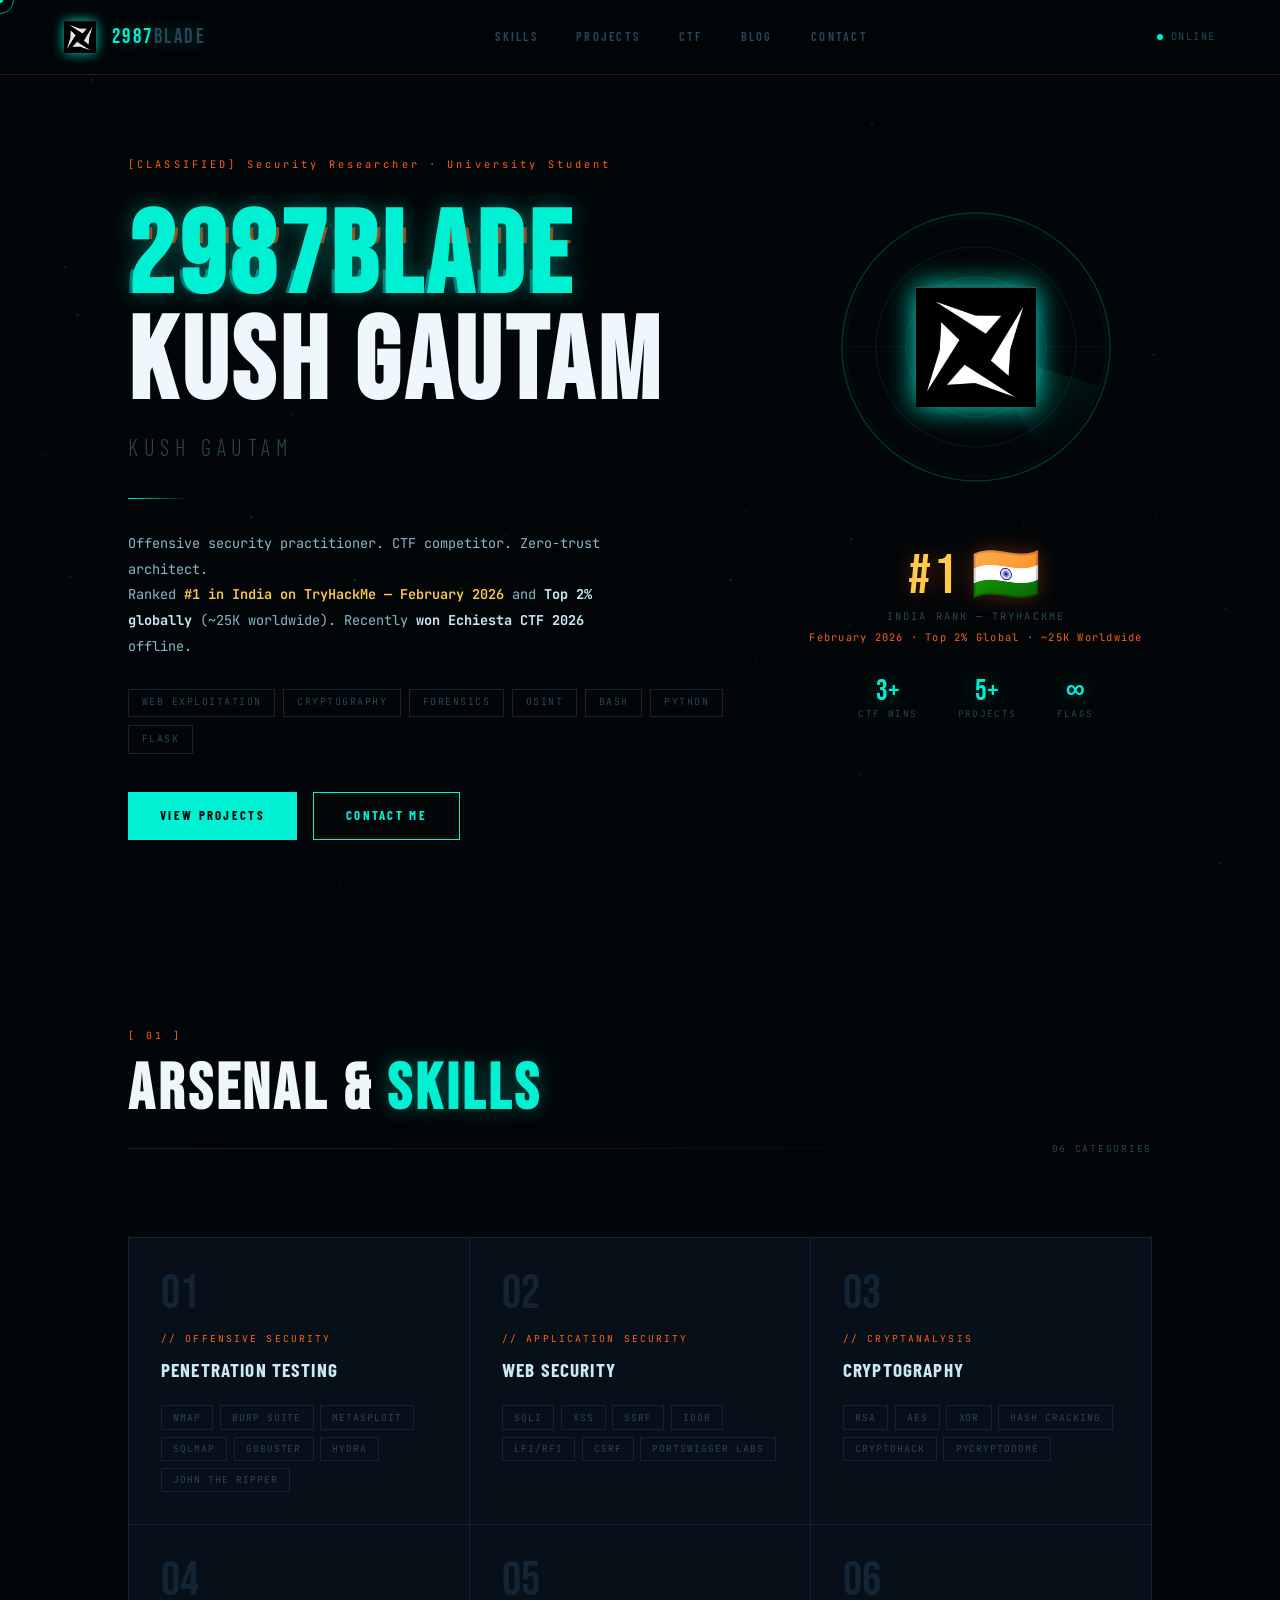
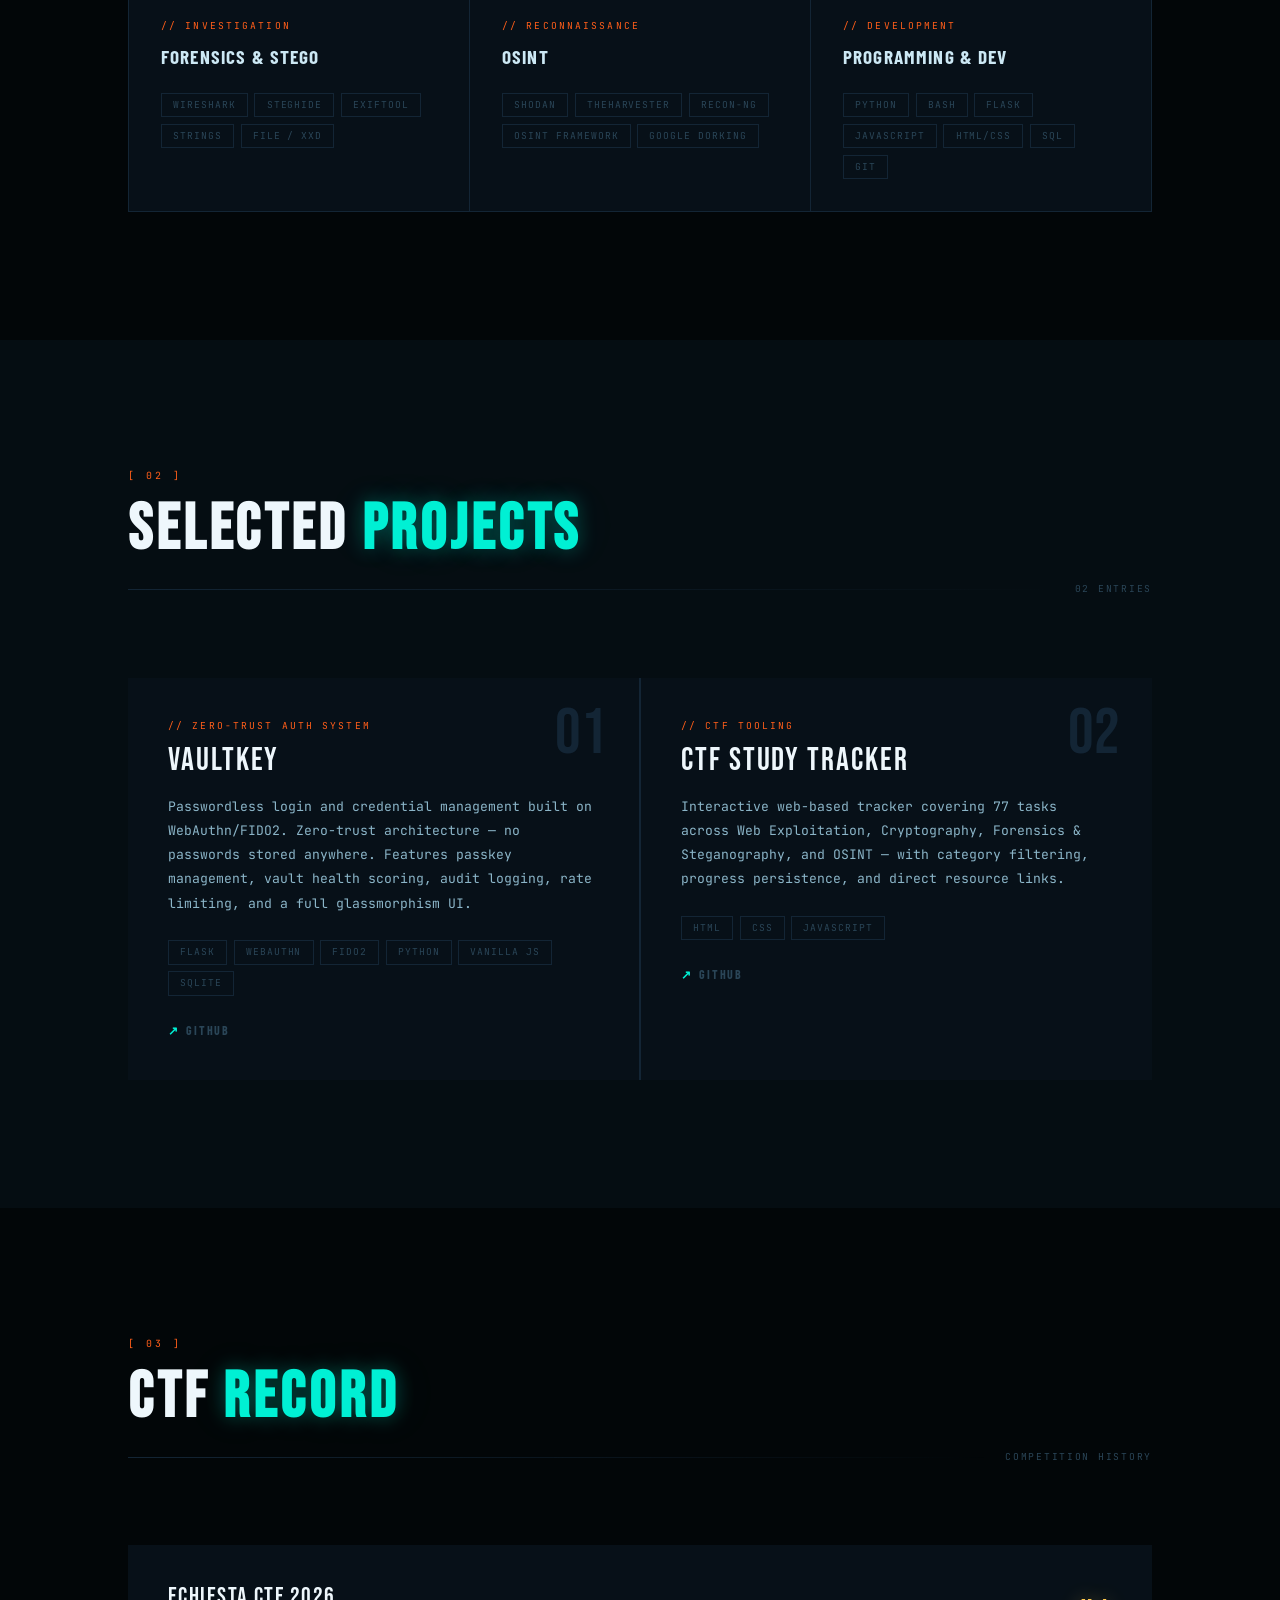
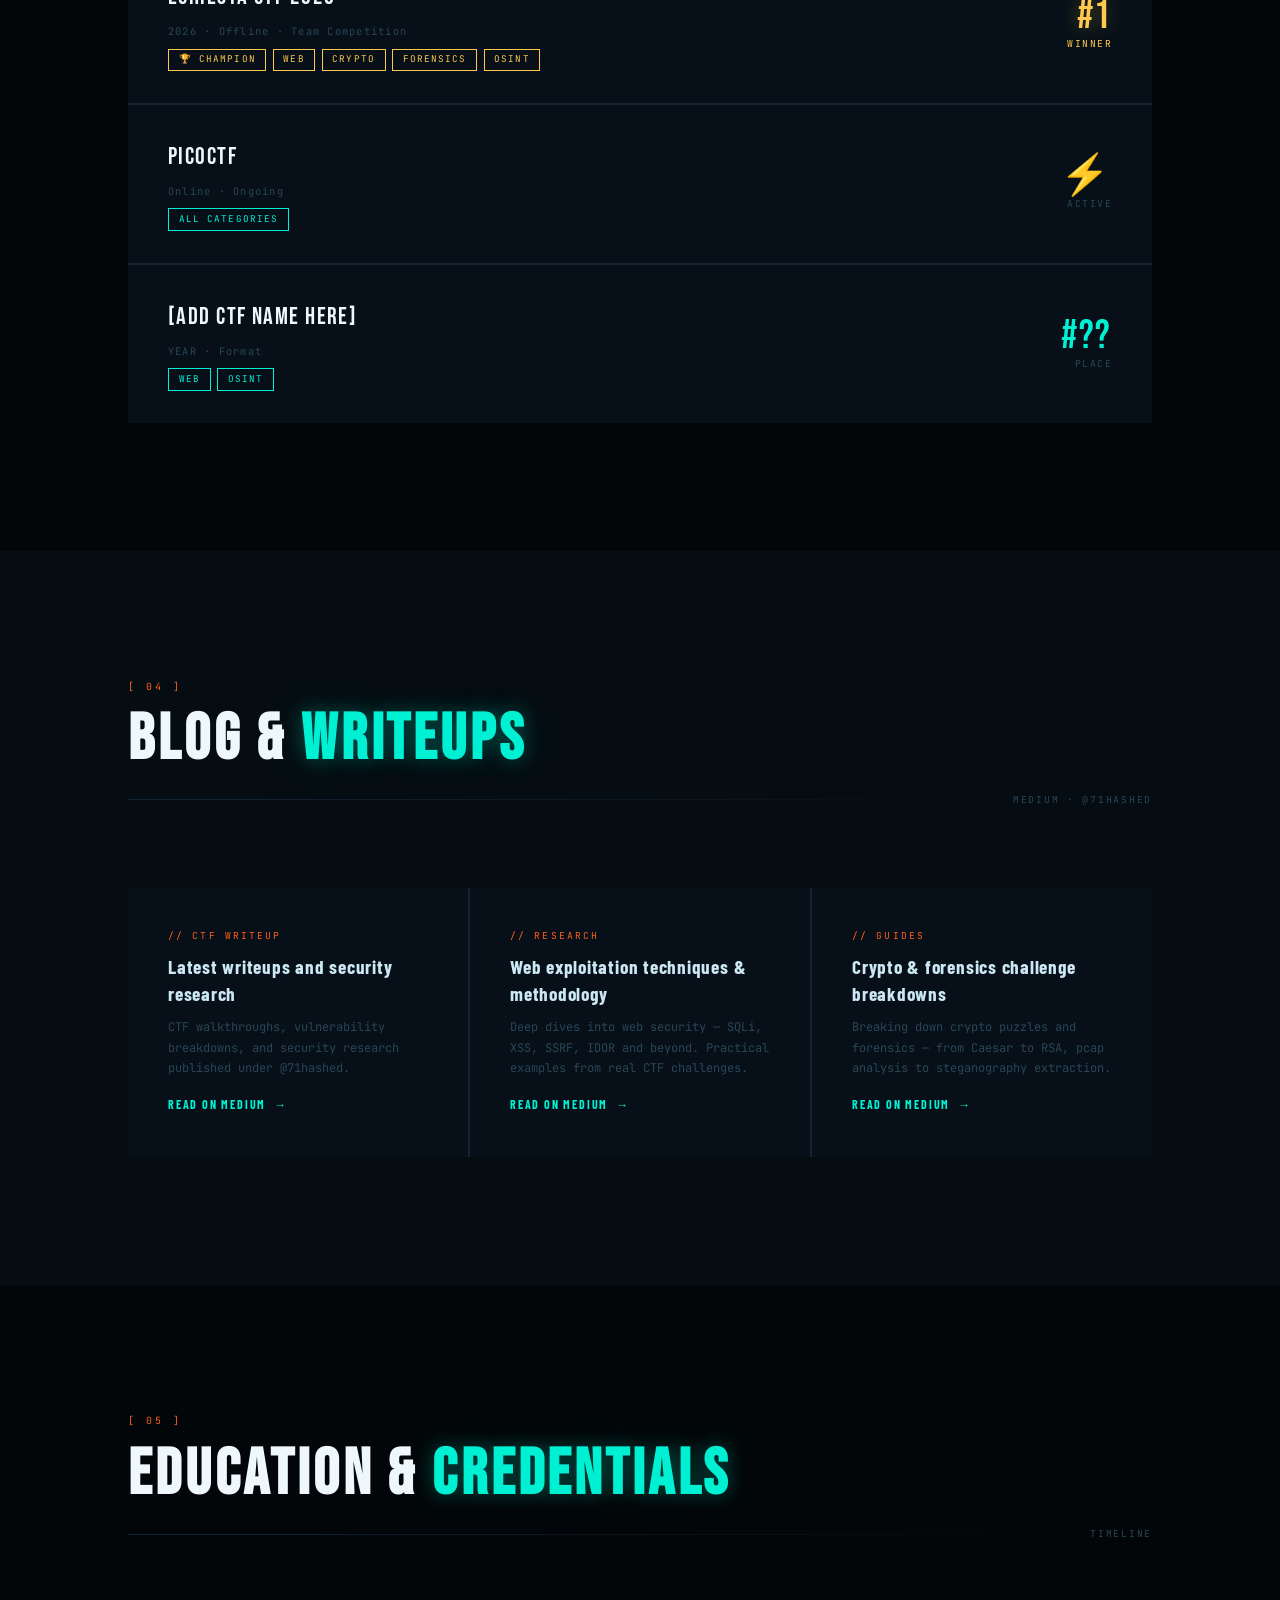
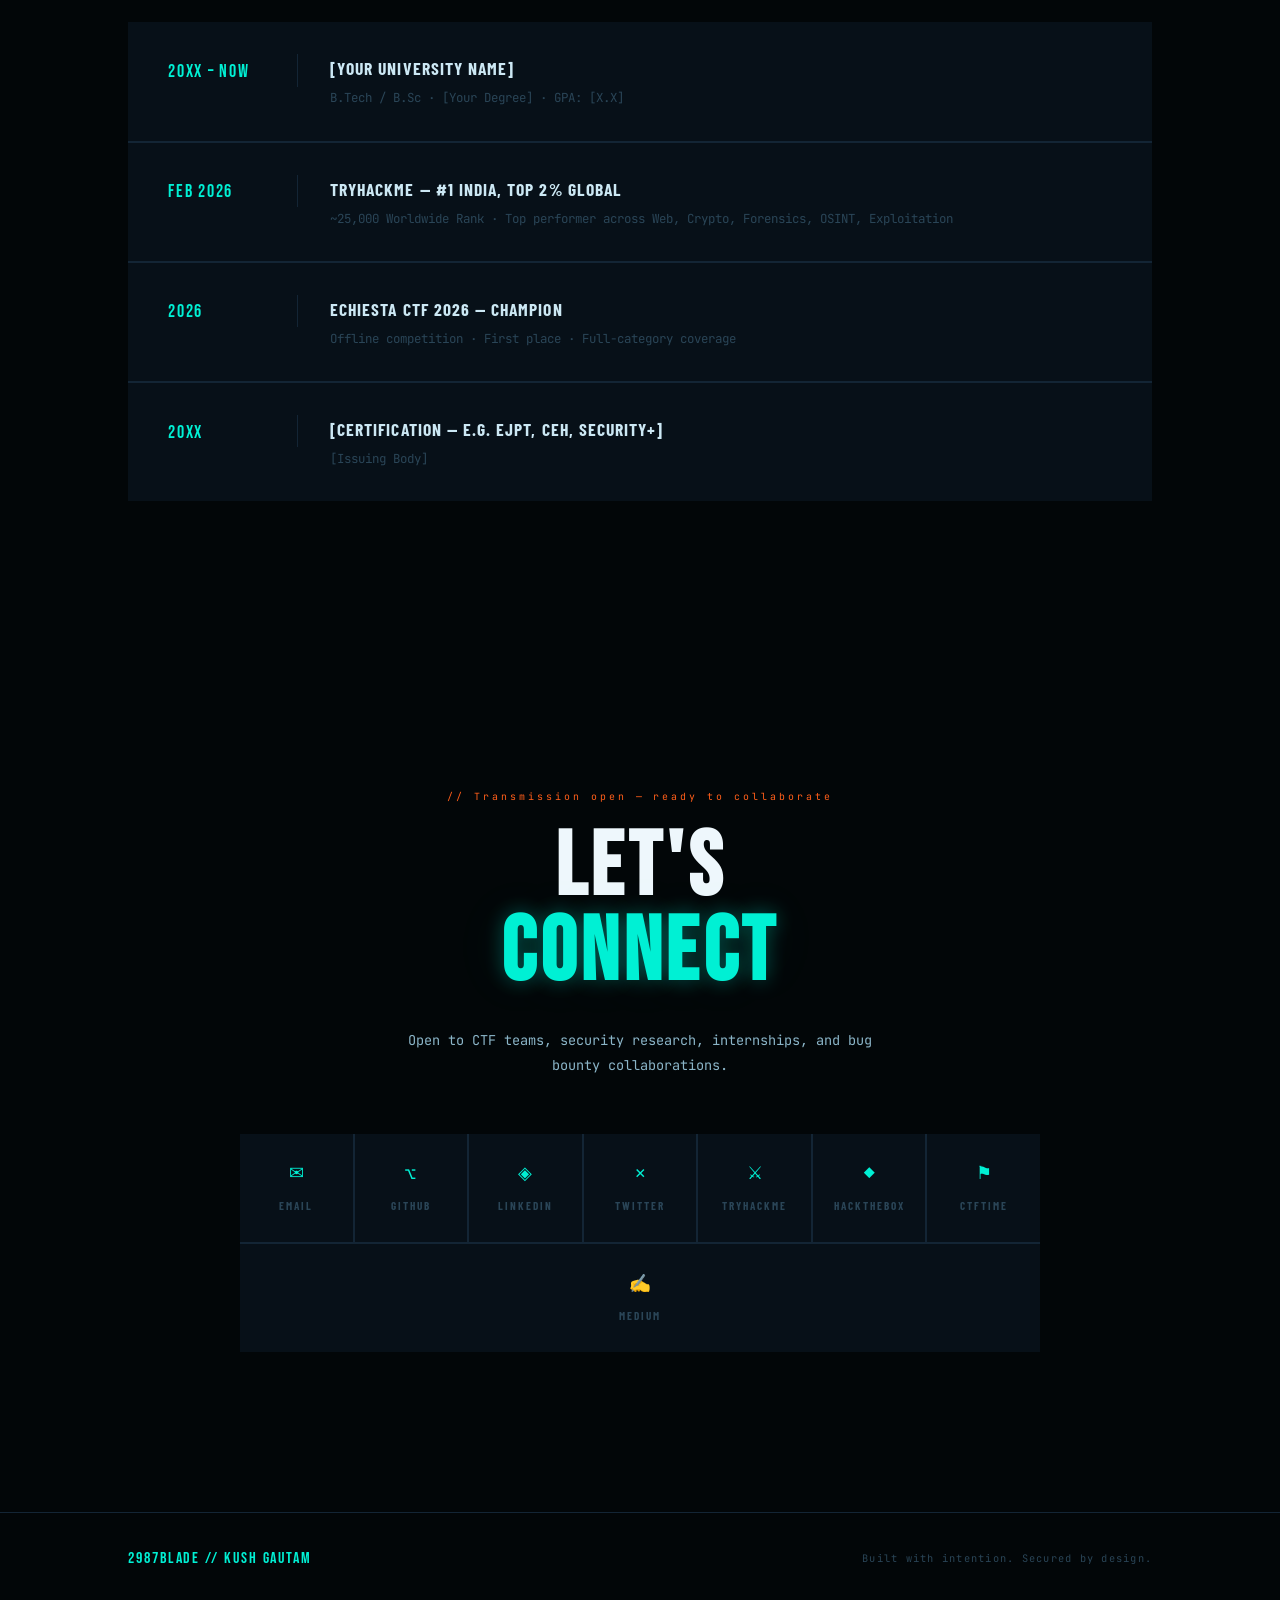
==== index.html @ 2b9206e7 "Add files via upload" ====
<!DOCTYPE html>
<html lang="en">
<head>
<meta charset="UTF-8"/>
<meta name="viewport" content="width=device-width, initial-scale=1.0"/>
<title>2987blade // Kush Gautam</title>
<link rel="preconnect" href="https://fonts.googleapis.com"/>
<link href="https://fonts.googleapis.com/css2?family=Bebas+Neue&family=JetBrains+Mono:wght@300;400;600&family=Barlow+Condensed:wght@300;400;600;700&display=swap" rel="stylesheet"/>
<style>
*,*::before,*::after{box-sizing:border-box;margin:0;padding:0}
:root{
  --ink:#020608;--deep:#050d12;--card:#071018;--edge:#0d1f2d;--wire:#132535;
  --teal:#00f0d4;--teal2:#00b8a0;--orange:#ff5e1a;--gold:#ffc94d;
  --muted:#2a4557;--text:#8bb5c8;--bright:#cce8f4;--white:#eef7fc;
  --gT:0 0 20px #00f0d455,0 0 60px #00f0d415;--gO:0 0 20px #ff5e1a55;
}
html{scroll-behavior:smooth}
body{background:var(--ink);color:var(--text);font-family:'JetBrains Mono',monospace;font-size:14px;line-height:1.7;overflow-x:hidden;cursor:none}
#bg-canvas{position:fixed;inset:0;z-index:0;opacity:.55}
#scanline{position:fixed;top:-100%;left:0;right:0;height:40%;z-index:8999;pointer-events:none;background:linear-gradient(to bottom,transparent 0%,rgba(0,240,212,.015) 50%,transparent 100%);animation:scan 8s linear infinite}
@keyframes scan{to{top:200%}}
#cur{position:fixed;z-index:9999;pointer-events:none;width:6px;height:6px;background:var(--teal);border-radius:50%;transform:translate(-50%,-50%);box-shadow:var(--gT)}
#cur-ring{position:fixed;z-index:9998;pointer-events:none;width:28px;height:28px;border:1px solid var(--teal);border-radius:50%;transform:translate(-50%,-50%);transition:all .18s ease;opacity:.6}
nav{position:fixed;top:0;left:0;right:0;z-index:900;display:flex;align-items:center;justify-content:space-between;padding:1.2rem 4rem;border-bottom:1px solid var(--wire);background:rgba(2,6,8,.75);backdrop-filter:blur(20px)}
.nav-id{display:flex;align-items:center;gap:1rem}
.nav-logo{width:32px;height:32px;filter:invert(1) drop-shadow(0 0 6px var(--teal));opacity:.9}
.nav-blade{font-family:'Bebas Neue',sans-serif;font-size:1.3rem;letter-spacing:.12em;color:var(--teal);text-shadow:var(--gT)}
.nav-blade span{color:var(--muted)}
.nav-links{display:flex;gap:2.4rem;list-style:none}
.nav-links a{font-family:'Barlow Condensed',sans-serif;font-size:.78rem;font-weight:600;letter-spacing:.18em;text-transform:uppercase;color:var(--muted);text-decoration:none;transition:color .2s;cursor:none}
.nav-links a:hover{color:var(--teal)}
.nav-status{font-size:.65rem;letter-spacing:.15em;color:var(--muted);display:flex;align-items:center;gap:.5rem}
.nav-status::before{content:'';width:6px;height:6px;background:var(--teal);border-radius:50%;box-shadow:var(--gT);animation:blink 2s ease infinite}
@keyframes blink{0%,100%{opacity:1}50%{opacity:.2}}
#hero{min-height:100vh;display:grid;grid-template-columns:1fr 480px;align-items:center;padding:0 4rem 0 10vw;position:relative;z-index:1;gap:0}
.hero-l{padding-top:6rem}
.hero-classified{font-size:.65rem;letter-spacing:.3em;color:var(--orange);margin-bottom:2rem;opacity:0;animation:fadeUp .5s .3s forwards}
.hero-classified::before{content:'[CLASSIFIED] '}
.hero-name{font-family:'Bebas Neue',sans-serif;font-size:clamp(5rem,9vw,9rem);line-height:.92;letter-spacing:.04em;color:var(--white);opacity:0;animation:fadeUp .6s .45s forwards;position:relative}
.hero-name .blade{display:block;color:var(--teal);text-shadow:var(--gT);position:relative}
.hero-name .blade::before,.hero-name .blade::after{content:attr(data-t);position:absolute;top:0;left:0;color:var(--teal)}
.hero-name .blade::before{text-shadow:3px 0 var(--orange);clip-path:inset(20% 0 65% 0);animation:glitch1 6s infinite;opacity:.6}
.hero-name .blade::after{text-shadow:-3px 0 #0ff;clip-path:inset(60% 0 10% 0);animation:glitch2 5s 1s infinite;opacity:.4}
@keyframes glitch1{0%,88%,100%{transform:translate(0);clip-path:inset(20% 0 65% 0)}90%{transform:translate(-4px,1px);clip-path:inset(10% 0 70% 0)}93%{transform:translate(4px,-1px);clip-path:inset(50% 0 30% 0)}}
@keyframes glitch2{0%,91%,100%{transform:translate(0);clip-path:inset(60% 0 10% 0)}93%{transform:translate(3px,2px);clip-path:inset(70% 0 5% 0)}96%{transform:translate(-3px,-2px);clip-path:inset(40% 0 40% 0)}}
.hero-realname{font-family:'Barlow Condensed',sans-serif;font-size:1.4rem;font-weight:300;letter-spacing:.25em;color:var(--muted);text-transform:uppercase;margin-top:.6rem;opacity:0;animation:fadeUp .6s .6s forwards}
.hero-divider{width:60px;height:1px;background:linear-gradient(90deg,var(--teal),transparent);margin:2rem 0;opacity:0;animation:fadeUp .5s .72s forwards}
.hero-desc{max-width:500px;font-size:.85rem;line-height:1.9;color:var(--text);opacity:0;animation:fadeUp .6s .82s forwards}
.hero-desc strong{color:var(--bright)}.hero-desc .hl{color:var(--gold);font-weight:600}
.hero-tags{display:flex;flex-wrap:wrap;gap:.5rem;margin-top:1.8rem;opacity:0;animation:fadeUp .6s .92s forwards}
.htag{font-size:.62rem;letter-spacing:.15em;padding:.3rem .8rem;border:1px solid var(--wire);color:var(--muted);text-transform:uppercase;transition:border-color .2s,color .2s}
.htag:hover{border-color:var(--teal);color:var(--teal)}
.hero-cta{display:flex;gap:1rem;margin-top:2.4rem;opacity:0;animation:fadeUp .6s 1.02s forwards}
.hero-r{display:flex;flex-direction:column;align-items:center;justify-content:center;height:100vh;position:relative;opacity:0;animation:fadeIn 1.2s .5s forwards}
.radar-wrap{position:relative;width:340px;height:340px;display:flex;align-items:center;justify-content:center}
.radar-wrap canvas{position:absolute;inset:0;width:100%;height:100%}
.radar-logo{width:120px;height:120px;filter:invert(1) drop-shadow(0 0 14px var(--teal));position:relative;z-index:2}
.hero-bigstat{margin-top:2rem;text-align:center}
.hero-bigstat-num{font-family:'Bebas Neue',sans-serif;font-size:3.5rem;letter-spacing:.05em;color:var(--gold);text-shadow:var(--gO);line-height:1}
.hero-bigstat-label{font-size:.65rem;letter-spacing:.2em;color:var(--muted);text-transform:uppercase;margin-top:.2rem}
.hero-bigstat-sub{font-size:.65rem;letter-spacing:.12em;color:var(--orange);margin-top:.15rem}
.hero-statrow{display:flex;gap:2.5rem;margin-top:2rem}
.hsr{text-align:center}
.hsr-n{font-family:'Bebas Neue',sans-serif;font-size:1.8rem;color:var(--teal);text-shadow:var(--gT);line-height:1}
.hsr-l{font-size:.58rem;letter-spacing:.15em;color:var(--muted);text-transform:uppercase}
.btn{display:inline-flex;align-items:center;gap:.6rem;padding:.75rem 2rem;font-family:'Barlow Condensed',sans-serif;font-size:.8rem;font-weight:700;letter-spacing:.18em;text-transform:uppercase;text-decoration:none;cursor:none;position:relative;overflow:hidden;transition:color .25s;border:none;outline:none}
.btn-primary{background:var(--teal);color:var(--ink)}
.btn-primary::after{content:'';position:absolute;inset:0;background:var(--orange);transform:translateX(-101%);transition:transform .3s cubic-bezier(.77,0,.18,1);z-index:0}
.btn-primary:hover::after{transform:translateX(0)}
.btn-primary span{position:relative;z-index:1}
.btn-ghost{background:transparent;color:var(--teal);border:1px solid var(--teal)}
.btn-ghost::after{content:'';position:absolute;inset:0;background:var(--teal);transform:translateX(-101%);transition:transform .3s cubic-bezier(.77,0,.18,1);z-index:0}
.btn-ghost:hover{color:var(--ink)}.btn-ghost:hover::after{transform:translateX(0)}
.btn-ghost span{position:relative;z-index:1}
section{position:relative;z-index:1}
.wrap{padding:8rem 10vw}.wrap-alt{padding:8rem 10vw;background:var(--deep)}
.sh{margin-bottom:5rem}
.sh-eyebrow{font-size:.62rem;letter-spacing:.3em;color:var(--orange);text-transform:uppercase;margin-bottom:.8rem}
.sh-eyebrow::before{content:'[ '}.sh-eyebrow::after{content:' ]'}
.sh-title{font-family:'Bebas Neue',sans-serif;font-size:clamp(2.5rem,5vw,4rem);letter-spacing:.06em;color:var(--white);line-height:1}
.sh-title em{color:var(--teal);font-style:normal;text-shadow:var(--gT)}
.sh-rule{display:flex;align-items:center;gap:1.2rem;margin-top:1.2rem}
.sh-rule-line{flex:1;height:1px;background:linear-gradient(90deg,var(--wire),transparent)}
.sh-rule-count{font-size:.6rem;letter-spacing:.18em;color:var(--muted)}
.skill-layout{display:grid;grid-template-columns:repeat(3,1fr);gap:1px;background:var(--wire);border:1px solid var(--wire)}
.sk{background:var(--card);padding:2rem;position:relative;overflow:hidden;transition:background .3s}
.sk::before{content:'';position:absolute;inset:0;background:linear-gradient(135deg,var(--teal),transparent 60%);opacity:0;transition:opacity .3s}
.sk:hover{background:var(--edge)}.sk:hover::before{opacity:.04}
.sk-num{font-family:'Bebas Neue',sans-serif;font-size:3rem;color:var(--wire);line-height:1;margin-bottom:.8rem;transition:color .3s}
.sk:hover .sk-num{color:var(--edge)}
.sk-cat{font-size:.6rem;letter-spacing:.22em;color:var(--orange);text-transform:uppercase;margin-bottom:.4rem}
.sk-name{font-family:'Barlow Condensed',sans-serif;font-size:1.2rem;font-weight:700;letter-spacing:.06em;color:var(--bright);margin-bottom:1.2rem;text-transform:uppercase}
.tags{display:flex;flex-wrap:wrap;gap:.4rem}
.tag{font-size:.6rem;letter-spacing:.1em;padding:.2rem .7rem;border:1px solid var(--wire);color:var(--muted);text-transform:uppercase;transition:border-color .2s,color .2s}
.sk:hover .tag{border-color:var(--edge)}
.proj-layout{display:grid;grid-template-columns:repeat(auto-fit,minmax(360px,1fr));gap:2px;background:var(--wire)}
.proj{background:var(--card);padding:2.5rem;position:relative;overflow:hidden;cursor:none}
.proj::after{content:'';position:absolute;top:0;left:0;right:0;height:2px;background:linear-gradient(90deg,var(--teal),var(--orange));transform:scaleX(0);transform-origin:left;transition:transform .4s cubic-bezier(.77,0,.18,1)}
.proj:hover::after{transform:scaleX(1)}
.proj-index{font-family:'Bebas Neue',sans-serif;font-size:4rem;color:var(--wire);line-height:1;position:absolute;top:1.5rem;right:2rem}
.proj-cat{font-size:.6rem;letter-spacing:.22em;color:var(--orange);text-transform:uppercase;margin-bottom:.6rem}
.proj-name{font-family:'Bebas Neue',sans-serif;font-size:2rem;letter-spacing:.06em;color:var(--white);margin-bottom:1rem;line-height:1.1}
.proj-desc{font-size:.82rem;line-height:1.85;color:var(--text);margin-bottom:1.5rem}
.proj-stack{display:flex;flex-wrap:wrap;gap:.4rem;margin-bottom:1.5rem}
.proj-links{display:flex;gap:1.2rem}
.plink{font-family:'Barlow Condensed',sans-serif;font-size:.75rem;font-weight:700;letter-spacing:.15em;text-transform:uppercase;color:var(--muted);text-decoration:none;cursor:none;transition:color .2s;display:flex;align-items:center;gap:.4rem}
.plink::before{content:'↗';color:var(--teal)}.plink:hover{color:var(--teal)}
.ctf-list{display:flex;flex-direction:column;gap:2px;background:var(--wire)}
.ctf{background:var(--card);display:grid;grid-template-columns:1fr auto;gap:1rem 3rem;align-items:center;padding:2rem 2.5rem;position:relative;overflow:hidden;transition:background .25s}
.ctf::before{content:'';position:absolute;left:0;top:0;bottom:0;width:3px;background:var(--teal);transform:scaleY(0);transform-origin:bottom;transition:transform .3s ease}
.ctf.win::before{background:var(--gold)}.ctf:hover{background:var(--edge)}.ctf:hover::before{transform:scaleY(1)}
.ctf-name{font-family:'Bebas Neue',sans-serif;font-size:1.5rem;letter-spacing:.06em;color:var(--white)}
.ctf-meta{font-size:.65rem;letter-spacing:.12em;color:var(--muted);margin:.3rem 0}
.ctf-badges{display:flex;flex-wrap:wrap;gap:.4rem;margin-top:.5rem}
.badge{font-size:.58rem;letter-spacing:.12em;padding:.15rem .6rem;border:1px solid var(--teal);color:var(--teal);text-transform:uppercase}
.badge.gold{border-color:var(--gold);color:var(--gold)}
.ctf-rank{text-align:right}
.rank-num{font-family:'Bebas Neue',sans-serif;font-size:2.5rem;letter-spacing:.04em;color:var(--teal);line-height:1}
.rank-num.gold{color:var(--gold);text-shadow:0 0 20px #ffc94d55}
.rank-label{font-size:.6rem;letter-spacing:.15em;color:var(--muted);text-transform:uppercase}
.rank-label.gold{color:var(--gold)}
.blog-row{display:grid;grid-template-columns:repeat(auto-fit,minmax(300px,1fr));gap:2px;background:var(--wire)}
.blog-card{background:var(--card);padding:2.5rem;position:relative;overflow:hidden;cursor:none;transition:background .25s;text-decoration:none;display:block}
.blog-card::before{content:'';position:absolute;top:0;left:0;bottom:0;width:2px;background:var(--orange);transform:scaleY(0);transform-origin:top;transition:transform .35s ease}
.blog-card:hover{background:var(--edge)}.blog-card:hover::before{transform:scaleY(1)}
.blog-tag{font-size:.6rem;letter-spacing:.22em;color:var(--orange);text-transform:uppercase;margin-bottom:.6rem}
.blog-title{font-family:'Barlow Condensed',sans-serif;font-size:1.2rem;font-weight:700;letter-spacing:.04em;color:var(--bright);line-height:1.4;margin-bottom:.6rem}
.blog-sub{font-size:.75rem;color:var(--muted);line-height:1.7}
.blog-more{display:inline-flex;align-items:center;gap:.5rem;font-family:'Barlow Condensed',sans-serif;font-size:.75rem;font-weight:700;letter-spacing:.15em;color:var(--teal);text-transform:uppercase;text-decoration:none;cursor:none;transition:gap .2s;margin-top:1rem}
.blog-more:hover{gap:.9rem}.blog-more::after{content:'→'}
.edu-list{display:flex;flex-direction:column;gap:2px;background:var(--wire)}
.edu{background:var(--card);display:grid;grid-template-columns:130px 1fr;gap:2rem;align-items:start;padding:2rem 2.5rem;transition:background .25s}
.edu:hover{background:var(--edge)}
.edu-year{font-family:'Bebas Neue',sans-serif;font-size:1.1rem;letter-spacing:.1em;color:var(--teal);padding-top:.15rem;border-right:1px solid var(--wire)}
.edu-title{font-family:'Barlow Condensed',sans-serif;font-size:1.1rem;font-weight:700;letter-spacing:.06em;color:var(--bright);margin-bottom:.2rem;text-transform:uppercase}
.edu-sub{font-size:.78rem;color:var(--muted)}
#contact{padding:10rem 10vw;text-align:center;position:relative;z-index:1}
.ct-eyebrow{font-size:.62rem;letter-spacing:.3em;color:var(--orange);margin-bottom:1.2rem}
.ct-title{font-family:'Bebas Neue',sans-serif;font-size:clamp(3rem,7vw,7rem);letter-spacing:.05em;color:var(--white);line-height:.95;margin-bottom:2rem}
.ct-title em{color:var(--teal);font-style:normal;text-shadow:var(--gT)}
.ct-sub{max-width:480px;margin:0 auto 3.5rem;font-size:.85rem;line-height:1.85;color:var(--text)}
.social-row{display:flex;justify-content:center;flex-wrap:wrap;gap:2px;background:var(--wire);max-width:800px;margin:0 auto}
.soc{background:var(--card);flex:1;min-width:100px;padding:1.5rem 1rem;text-align:center;text-decoration:none;cursor:none;transition:background .25s,color .25s}
.soc:hover{background:var(--teal)}
.soc-icon{font-size:1.1rem;display:block;margin-bottom:.4rem;color:var(--teal);transition:color .25s}
.soc-label{font-family:'Barlow Condensed',sans-serif;font-size:.7rem;font-weight:700;letter-spacing:.18em;text-transform:uppercase;color:var(--muted);transition:color .25s}
.soc:hover .soc-icon,.soc:hover .soc-label{color:var(--ink)}
footer{border-top:1px solid var(--wire);padding:2rem 10vw;display:flex;justify-content:space-between;align-items:center;position:relative;z-index:1}
.footer-id{font-family:'Bebas Neue',sans-serif;font-size:1rem;letter-spacing:.12em;color:var(--teal)}
.footer-copy{font-size:.65rem;letter-spacing:.12em;color:var(--muted)}
@keyframes fadeUp{from{opacity:0;transform:translateY(20px)}to{opacity:1;transform:translateY(0)}}
@keyframes fadeIn{from{opacity:0}to{opacity:1}}
.reveal{opacity:0;transform:translateY(24px);transition:opacity .7s ease,transform .7s ease}
.reveal.in{opacity:1;transform:none}
@media(max-width:960px){
  #hero{grid-template-columns:1fr;padding:7rem 6vw 4rem}.hero-r{display:none}
  .skill-layout{grid-template-columns:1fr 1fr}
  nav{padding:1rem 1.5rem}.nav-links{display:none}
  footer{flex-direction:column;gap:.5rem;text-align:center}
}
</style>
</head>
<body>
<canvas id="bg-canvas"></canvas>
<div id="scanline"></div>
<div id="cur"></div>
<div id="cur-ring"></div>

<nav>
  <div class="nav-id">
    <img class="nav-logo" src="[data-uri]" alt="logo"/>
    <span class="nav-blade">2987<span>blade</span></span>
  </div>
  <ul class="nav-links">
    <li><a href="#skills">Skills</a></li>
    <li><a href="#projects">Projects</a></li>
    <li><a href="#ctf">CTF</a></li>
    <li><a href="#blog">Blog</a></li>
    <li><a href="#contact">Contact</a></li>
  </ul>
  <div class="nav-status">ONLINE</div>
</nav>

<section id="hero">
  <div class="hero-l">
    <p class="hero-classified">Security Researcher · University Student</p>
    <h1 class="hero-name">
      <span class="blade" data-t="2987blade">2987blade</span>
      Kush Gautam
    </h1>
    <p class="hero-realname">Kush Gautam</p>
    <div class="hero-divider"></div>
    <p class="hero-desc">
      Offensive security practitioner. CTF competitor. Zero-trust architect.<br/>
      Ranked <span class="hl">#1 in India on TryHackMe — February 2026</span> and
      <strong>Top 2% globally</strong> (~25K worldwide). Recently
      <strong>won Echiesta CTF 2026</strong> offline.
    </p>
    <div class="hero-tags">
      <span class="htag">Web Exploitation</span>
      <span class="htag">Cryptography</span>
      <span class="htag">Forensics</span>
      <span class="htag">OSINT</span>
      <span class="htag">Bash</span>
      <span class="htag">Python</span>
      <span class="htag">Flask</span>
    </div>
    <div class="hero-cta">
      <a href="#projects" class="btn btn-primary"><span>View Projects</span></a>
      <a href="mailto:kushgautam348@gmail.com" class="btn btn-ghost"><span>Contact Me</span></a>
    </div>
  </div>
  <div class="hero-r">
    <div class="radar-wrap">
      <canvas id="radar-canvas" width="340" height="340"></canvas>
      <img class="radar-logo" src="[data-uri]" alt="logo"/>
    </div>
    <div class="hero-bigstat">
      <div class="hero-bigstat-num">#1 🇮🇳</div>
      <div class="hero-bigstat-label">India Rank — TryHackMe</div>
      <div class="hero-bigstat-sub">February 2026 · Top 2% Global · ~25K Worldwide</div>
    </div>
    <div class="hero-statrow">
      <div class="hsr"><div class="hsr-n">3+</div><div class="hsr-l">CTF Wins</div></div>
      <div class="hsr"><div class="hsr-n">5+</div><div class="hsr-l">Projects</div></div>
      <div class="hsr"><div class="hsr-n">∞</div><div class="hsr-l">Flags</div></div>
    </div>
  </div>
</section>

<section id="skills">
  <div class="wrap">
    <div class="sh reveal">
      <div class="sh-eyebrow">01</div>
      <h2 class="sh-title">Arsenal &amp; <em>Skills</em></h2>
      <div class="sh-rule"><div class="sh-rule-line"></div><span class="sh-rule-count">06 CATEGORIES</span></div>
    </div>
    <div class="skill-layout">
      <div class="sk reveal"><div class="sk-num">01</div><div class="sk-cat">// Offensive Security</div><div class="sk-name">Penetration Testing</div><div class="tags"><span class="tag">nmap</span><span class="tag">Burp Suite</span><span class="tag">Metasploit</span><span class="tag">SQLMap</span><span class="tag">Gobuster</span><span class="tag">Hydra</span><span class="tag">John the Ripper</span></div></div>
      <div class="sk reveal"><div class="sk-num">02</div><div class="sk-cat">// Application Security</div><div class="sk-name">Web Security</div><div class="tags"><span class="tag">SQLi</span><span class="tag">XSS</span><span class="tag">SSRF</span><span class="tag">IDOR</span><span class="tag">LFI/RFI</span><span class="tag">CSRF</span><span class="tag">PortSwigger Labs</span></div></div>
      <div class="sk reveal"><div class="sk-num">03</div><div class="sk-cat">// Cryptanalysis</div><div class="sk-name">Cryptography</div><div class="tags"><span class="tag">RSA</span><span class="tag">AES</span><span class="tag">XOR</span><span class="tag">Hash Cracking</span><span class="tag">CryptoHack</span><span class="tag">PyCryptodome</span></div></div>
      <div class="sk reveal"><div class="sk-num">04</div><div class="sk-cat">// Investigation</div><div class="sk-name">Forensics &amp; Stego</div><div class="tags"><span class="tag">Wireshark</span><span class="tag">Steghide</span><span class="tag">ExifTool</span><span class="tag">strings</span><span class="tag">file / xxd</span></div></div>
      <div class="sk reveal"><div class="sk-num">05</div><div class="sk-cat">// Reconnaissance</div><div class="sk-name">OSINT</div><div class="tags"><span class="tag">Shodan</span><span class="tag">TheHarvester</span><span class="tag">Recon-ng</span><span class="tag">OSINT Framework</span><span class="tag">Google Dorking</span></div></div>
      <div class="sk reveal"><div class="sk-num">06</div><div class="sk-cat">// Development</div><div class="sk-name">Programming &amp; Dev</div><div class="tags"><span class="tag">Python</span><span class="tag">Bash</span><span class="tag">Flask</span><span class="tag">JavaScript</span><span class="tag">HTML/CSS</span><span class="tag">SQL</span><span class="tag">Git</span></div></div>
    </div>
  </div>
</section>

<section id="projects">
  <div class="wrap-alt">
    <div class="sh reveal">
      <div class="sh-eyebrow">02</div>
      <h2 class="sh-title">Selected <em>Projects</em></h2>
      <div class="sh-rule"><div class="sh-rule-line"></div><span class="sh-rule-count">02 ENTRIES</span></div>
    </div>
    <div class="proj-layout">
      <div class="proj reveal">
        <div class="proj-index">01</div>
        <div class="proj-cat">// Zero-Trust Auth System</div>
        <div class="proj-name">VaultKey</div>
        <p class="proj-desc">Passwordless login and credential management built on WebAuthn/FIDO2. Zero-trust architecture — no passwords stored anywhere. Features passkey management, vault health scoring, audit logging, rate limiting, and a full glassmorphism UI.</p>
        <div class="proj-stack"><span class="tag">Flask</span><span class="tag">WebAuthn</span><span class="tag">FIDO2</span><span class="tag">Python</span><span class="tag">Vanilla JS</span><span class="tag">SQLite</span></div>
        <div class="proj-links"><a href="https://github.com/2987blade" class="plink" target="_blank">GitHub</a></div>
      </div>
      <div class="proj reveal">
        <div class="proj-index">02</div>
        <div class="proj-cat">// CTF Tooling</div>
        <div class="proj-name">CTF Study Tracker</div>
        <p class="proj-desc">Interactive web-based tracker covering 77 tasks across Web Exploitation, Cryptography, Forensics &amp; Steganography, and OSINT — with category filtering, progress persistence, and direct resource links.</p>
        <div class="proj-stack"><span class="tag">HTML</span><span class="tag">CSS</span><span class="tag">JavaScript</span></div>
        <div class="proj-links"><a href="https://github.com/2987blade" class="plink" target="_blank">GitHub</a></div>
      </div>
    </div>
  </div>
</section>

<section id="ctf">
  <div class="wrap">
    <div class="sh reveal">
      <div class="sh-eyebrow">03</div>
      <h2 class="sh-title">CTF <em>Record</em></h2>
      <div class="sh-rule"><div class="sh-rule-line"></div><span class="sh-rule-count">COMPETITION HISTORY</span></div>
    </div>
    <div class="ctf-list">
      <div class="ctf win reveal">
        <div>
          <div class="ctf-name">Echiesta CTF 2026</div>
          <div class="ctf-meta">2026 · Offline · Team Competition</div>
          <div class="ctf-badges"><span class="badge gold">🏆 Champion</span><span class="badge gold">Web</span><span class="badge gold">Crypto</span><span class="badge gold">Forensics</span><span class="badge gold">OSINT</span></div>
        </div>
        <div class="ctf-rank"><div class="rank-num gold">#1</div><div class="rank-label gold">Winner</div></div>
      </div>
      <div class="ctf reveal">
        <div>
          <div class="ctf-name">PicoCTF</div>
          <div class="ctf-meta">Online · Ongoing</div>
          <div class="ctf-badges"><span class="badge">All Categories</span></div>
        </div>
        <div class="ctf-rank"><div class="rank-num">⚡</div><div class="rank-label">Active</div></div>
      </div>
      <div class="ctf reveal">
        <div>
          <div class="ctf-name">[Add CTF Name Here]</div>
          <div class="ctf-meta">YEAR · Format</div>
          <div class="ctf-badges"><span class="badge">Web</span><span class="badge">OSINT</span></div>
        </div>
        <div class="ctf-rank"><div class="rank-num">#??</div><div class="rank-label">Place</div></div>
      </div>
    </div>
  </div>
</section>

<section id="blog">
  <div class="wrap-alt">
    <div class="sh reveal">
      <div class="sh-eyebrow">04</div>
      <h2 class="sh-title">Blog &amp; <em>Writeups</em></h2>
      <div class="sh-rule"><div class="sh-rule-line"></div><span class="sh-rule-count">MEDIUM · @71HASHED</span></div>
    </div>
    <div class="blog-row">
      <a class="blog-card reveal" href="https://medium.com/@71hashed" target="_blank">
        <div class="blog-tag">// CTF Writeup</div>
        <div class="blog-title">Latest writeups and security research</div>
        <div class="blog-sub">CTF walkthroughs, vulnerability breakdowns, and security research published under @71hashed.</div>
        <span class="blog-more">Read on Medium</span>
      </a>
      <a class="blog-card reveal" href="https://medium.com/@71hashed" target="_blank">
        <div class="blog-tag">// Research</div>
        <div class="blog-title">Web exploitation techniques &amp; methodology</div>
        <div class="blog-sub">Deep dives into web security — SQLi, XSS, SSRF, IDOR and beyond. Practical examples from real CTF challenges.</div>
        <span class="blog-more">Read on Medium</span>
      </a>
      <a class="blog-card reveal" href="https://medium.com/@71hashed" target="_blank">
        <div class="blog-tag">// Guides</div>
        <div class="blog-title">Crypto &amp; forensics challenge breakdowns</div>
        <div class="blog-sub">Breaking down crypto puzzles and forensics — from Caesar to RSA, pcap analysis to steganography extraction.</div>
        <span class="blog-more">Read on Medium</span>
      </a>
    </div>
  </div>
</section>

<section id="education">
  <div class="wrap">
    <div class="sh reveal">
      <div class="sh-eyebrow">05</div>
      <h2 class="sh-title">Education &amp; <em>Credentials</em></h2>
      <div class="sh-rule"><div class="sh-rule-line"></div><span class="sh-rule-count">TIMELINE</span></div>
    </div>
    <div class="edu-list">
      <div class="edu reveal"><div class="edu-year">20XX – Now</div><div><div class="edu-title">[Your University Name]</div><div class="edu-sub">B.Tech / B.Sc · [Your Degree] · GPA: [X.X]</div></div></div>
      <div class="edu reveal"><div class="edu-year">Feb 2026</div><div><div class="edu-title">TryHackMe — #1 India, Top 2% Global</div><div class="edu-sub">~25,000 Worldwide Rank · Top performer across Web, Crypto, Forensics, OSINT, Exploitation</div></div></div>
      <div class="edu reveal"><div class="edu-year">2026</div><div><div class="edu-title">Echiesta CTF 2026 — Champion</div><div class="edu-sub">Offline competition · First place · Full-category coverage</div></div></div>
      <div class="edu reveal"><div class="edu-year">20XX</div><div><div class="edu-title">[Certification — e.g. eJPT, CEH, Security+]</div><div class="edu-sub">[Issuing Body]</div></div></div>
    </div>
  </div>
</section>

<section id="contact">
  <p class="ct-eyebrow reveal">// Transmission open — ready to collaborate</p>
  <h2 class="ct-title reveal">Let's<br/><em>Connect</em></h2>
  <p class="ct-sub reveal">Open to CTF teams, security research, internships, and bug bounty collaborations.</p>
  <div class="social-row reveal">
    <a href="mailto:kushgautam348@gmail.com" class="soc"><span class="soc-icon">✉</span><span class="soc-label">Email</span></a>
    <a href="https://github.com/2987blade" class="soc" target="_blank"><span class="soc-icon">⌥</span><span class="soc-label">GitHub</span></a>
    <a href="https://www.linkedin.com/in/kush-gautam-b4a244292/" class="soc" target="_blank"><span class="soc-icon">◈</span><span class="soc-label">LinkedIn</span></a>
    <a href="https://x.com/2987bladeX" class="soc" target="_blank"><span class="soc-icon">✕</span><span class="soc-label">Twitter</span></a>
    <a href="https://tryhackme.com/p/2987blade" class="soc" target="_blank"><span class="soc-icon">⚔</span><span class="soc-label">TryHackMe</span></a>
    <a href="https://app.hackthebox.com/users/2136950" class="soc" target="_blank"><span class="soc-icon">◆</span><span class="soc-label">HackTheBox</span></a>
    <a href="https://ctftime.org/profile/2987blade" class="soc" target="_blank"><span class="soc-icon">⚑</span><span class="soc-label">CTFtime</span></a>
    <a href="https://medium.com/@71hashed" class="soc" target="_blank"><span class="soc-icon">✍</span><span class="soc-label">Medium</span></a>
  </div>
</section>

<footer>
  <div class="footer-id">2987blade // Kush Gautam</div>
  <div class="footer-copy">Built with intention. Secured by design.</div>
</footer>

<script>
const cur=document.getElementById('cur'),ring=document.getElementById('cur-ring');
let mx=0,my=0,rx=0,ry=0;
document.addEventListener('mousemove',e=>{mx=e.clientX;my=e.clientY;cur.style.left=mx+'px';cur.style.top=my+'px'});
(function ar(){rx+=(mx-rx)*.12;ry+=(my-ry)*.12;ring.style.left=rx+'px';ring.style.top=ry+'px';requestAnimationFrame(ar)})();
document.querySelectorAll('a,button').forEach(el=>{el.addEventListener('mouseenter',()=>{ring.style.width='44px';ring.style.height='44px';ring.style.borderColor='var(--orange)'});el.addEventListener('mouseleave',()=>{ring.style.width='28px';ring.style.height='28px';ring.style.borderColor='var(--teal)'})});

// Particle BG
const bgC=document.getElementById('bg-canvas'),ctx=bgC.getContext('2d');
let W,H,pts=[];
function resize(){W=bgC.width=innerWidth;H=bgC.height=innerHeight}resize();window.addEventListener('resize',resize);
function mkP(){return{x:Math.random()*W,y:Math.random()*H,vx:(Math.random()-.5)*.25,vy:(Math.random()-.5)*.25,r:Math.random()*1.2+.3,a:Math.random()}}
for(let i=0;i<110;i++)pts.push(mkP());
(function draw(){ctx.clearRect(0,0,W,H);
pts.forEach(p=>{p.x+=p.vx;p.y+=p.vy;if(p.x<0)p.x=W;if(p.x>W)p.x=0;if(p.y<0)p.y=H;if(p.y>H)p.y=0;ctx.beginPath();ctx.arc(p.x,p.y,p.r,0,Math.PI*2);ctx.fillStyle=`rgba(0,240,212,${p.a*.35})`;ctx.fill()});
for(let i=0;i<pts.length;i++)for(let j=i+1;j<pts.length;j++){const dx=pts[i].x-pts[j].x,dy=pts[i].y-pts[j].y,d=Math.sqrt(dx*dx+dy*dy);if(d<120){ctx.beginPath();ctx.moveTo(pts[i].x,pts[i].y);ctx.lineTo(pts[j].x,pts[j].y);ctx.strokeStyle=`rgba(0,240,212,${(1-d/120)*.08})`;ctx.lineWidth=.5;ctx.stroke()}}
requestAnimationFrame(draw)})();

// Radar
const rc=document.getElementById('radar-canvas'),rctx=rc.getContext('2d');
const cx=170,cy=170;let ang=0;
(function radar(){rctx.clearRect(0,0,340,340);
[130,100,70,40].forEach((r,i)=>{rctx.beginPath();rctx.arc(cx,cy,r,0,Math.PI*2);rctx.strokeStyle=`rgba(0,240,212,${.06+i*.04})`;rctx.lineWidth=1;rctx.stroke()});
rctx.strokeStyle='rgba(0,240,212,.08)';rctx.lineWidth=.8;
rctx.beginPath();rctx.moveTo(cx-135,cy);rctx.lineTo(cx+135,cy);rctx.stroke();
rctx.beginPath();rctx.moveTo(cx,cy-135);rctx.lineTo(cx,cy+135);rctx.stroke();
rctx.save();rctx.translate(cx,cy);
const sg=rctx.createLinearGradient(0,0,Math.cos(ang)*130,Math.sin(ang)*130);
sg.addColorStop(0,'rgba(0,240,212,0.18)');sg.addColorStop(1,'rgba(0,240,212,0)');
rctx.fillStyle=sg;rctx.beginPath();rctx.moveTo(0,0);rctx.arc(0,0,130,ang-.7,ang);rctx.closePath();rctx.fill();rctx.restore();
rctx.beginPath();rctx.arc(cx,cy,134,0,Math.PI*2);rctx.strokeStyle='rgba(0,240,212,.2)';rctx.lineWidth=1.5;rctx.stroke();
ang+=.018;requestAnimationFrame(radar)})();

// Scroll reveal
const io=new IntersectionObserver(entries=>{let d=0;entries.forEach(e=>{if(e.isIntersecting){setTimeout(()=>e.target.classList.add('in'),d);d+=60;io.unobserve(e.target)}})},{threshold:.07});
document.querySelectorAll('.reveal').forEach(el=>io.observe(el));
</script>
</body>
</html>
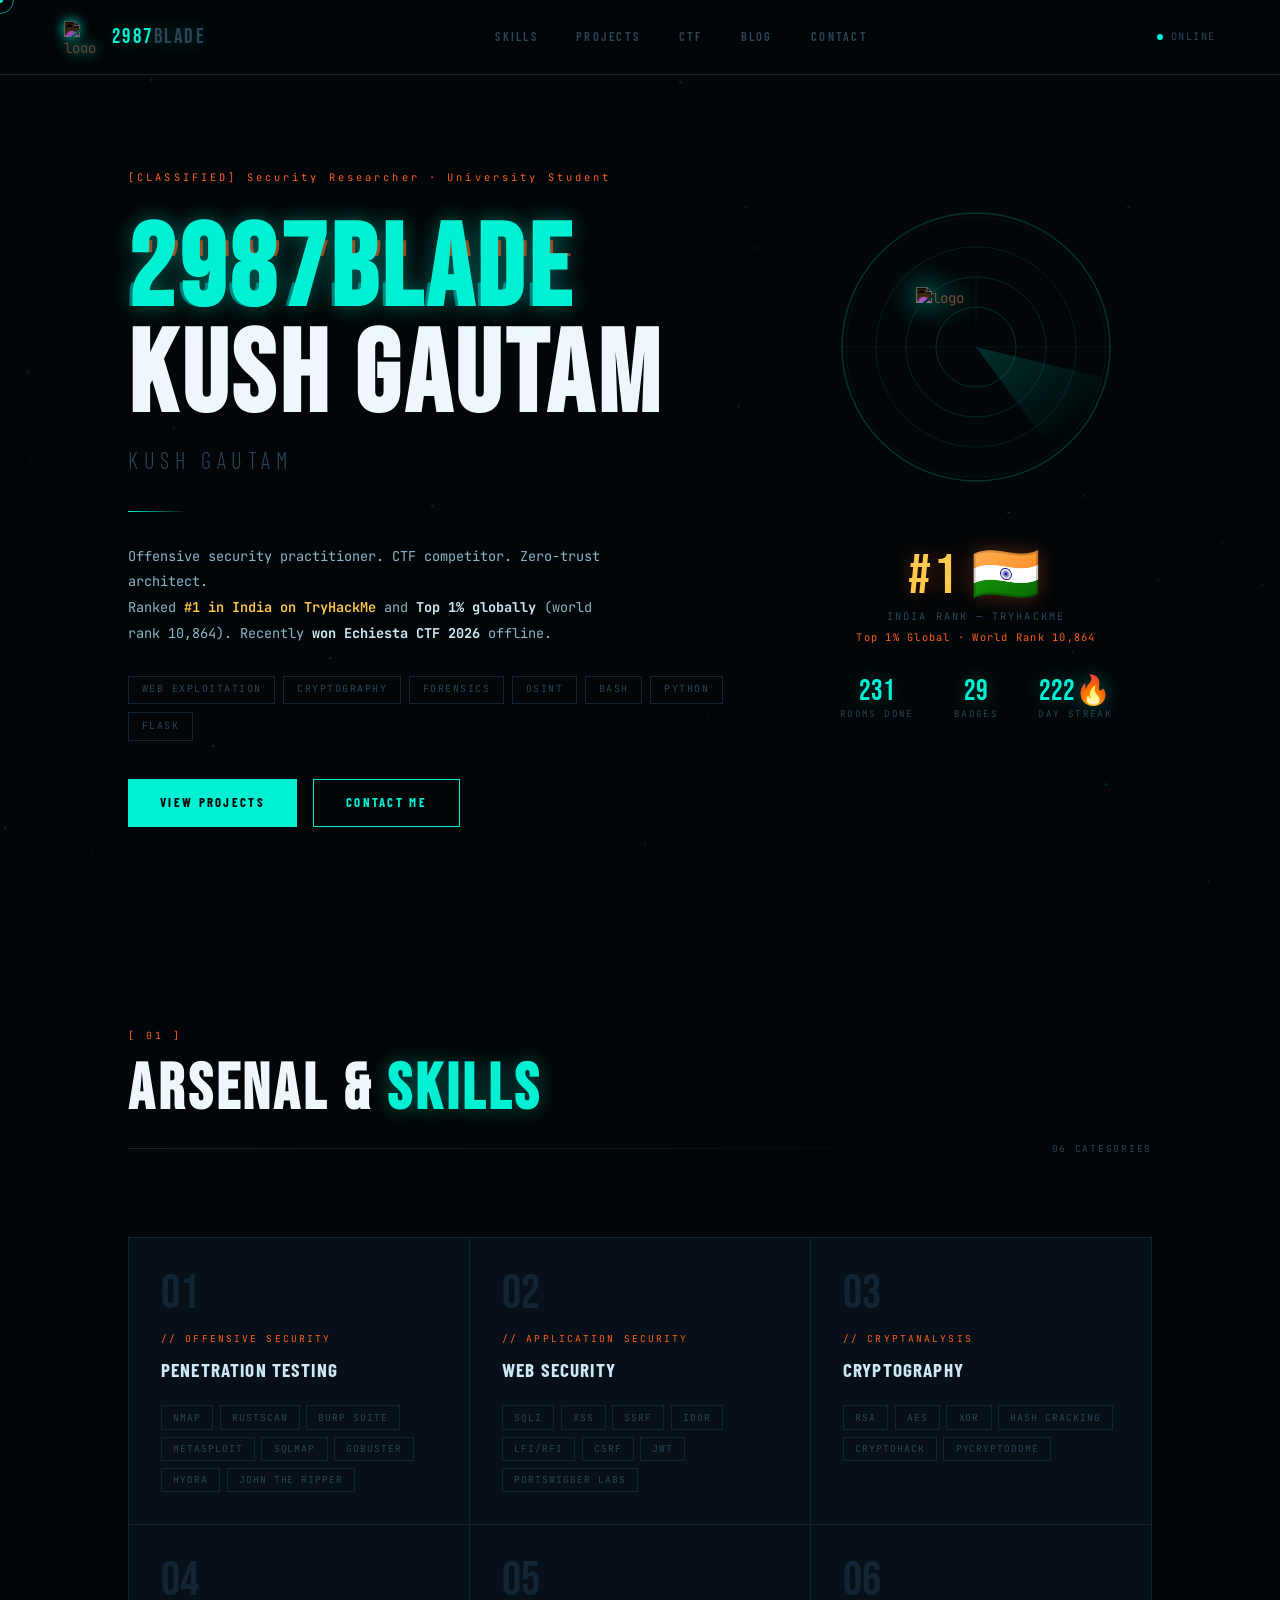
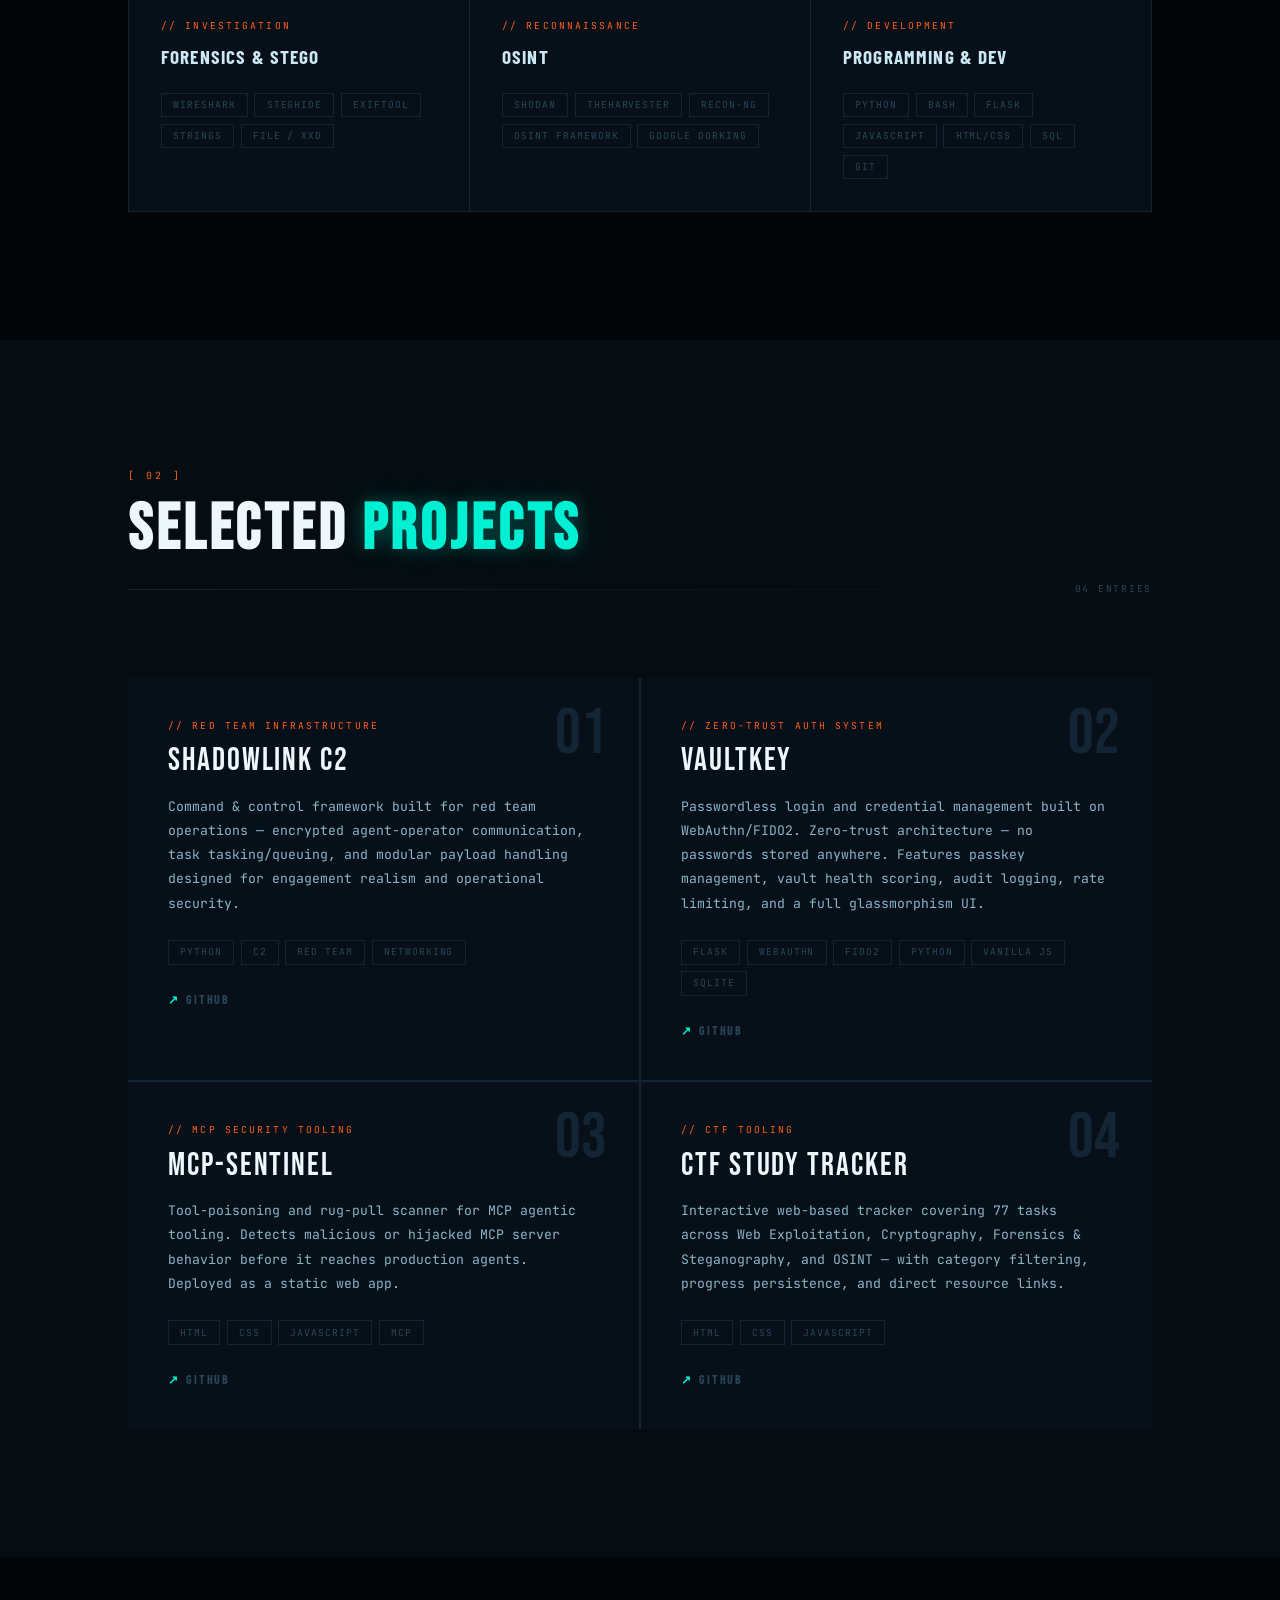
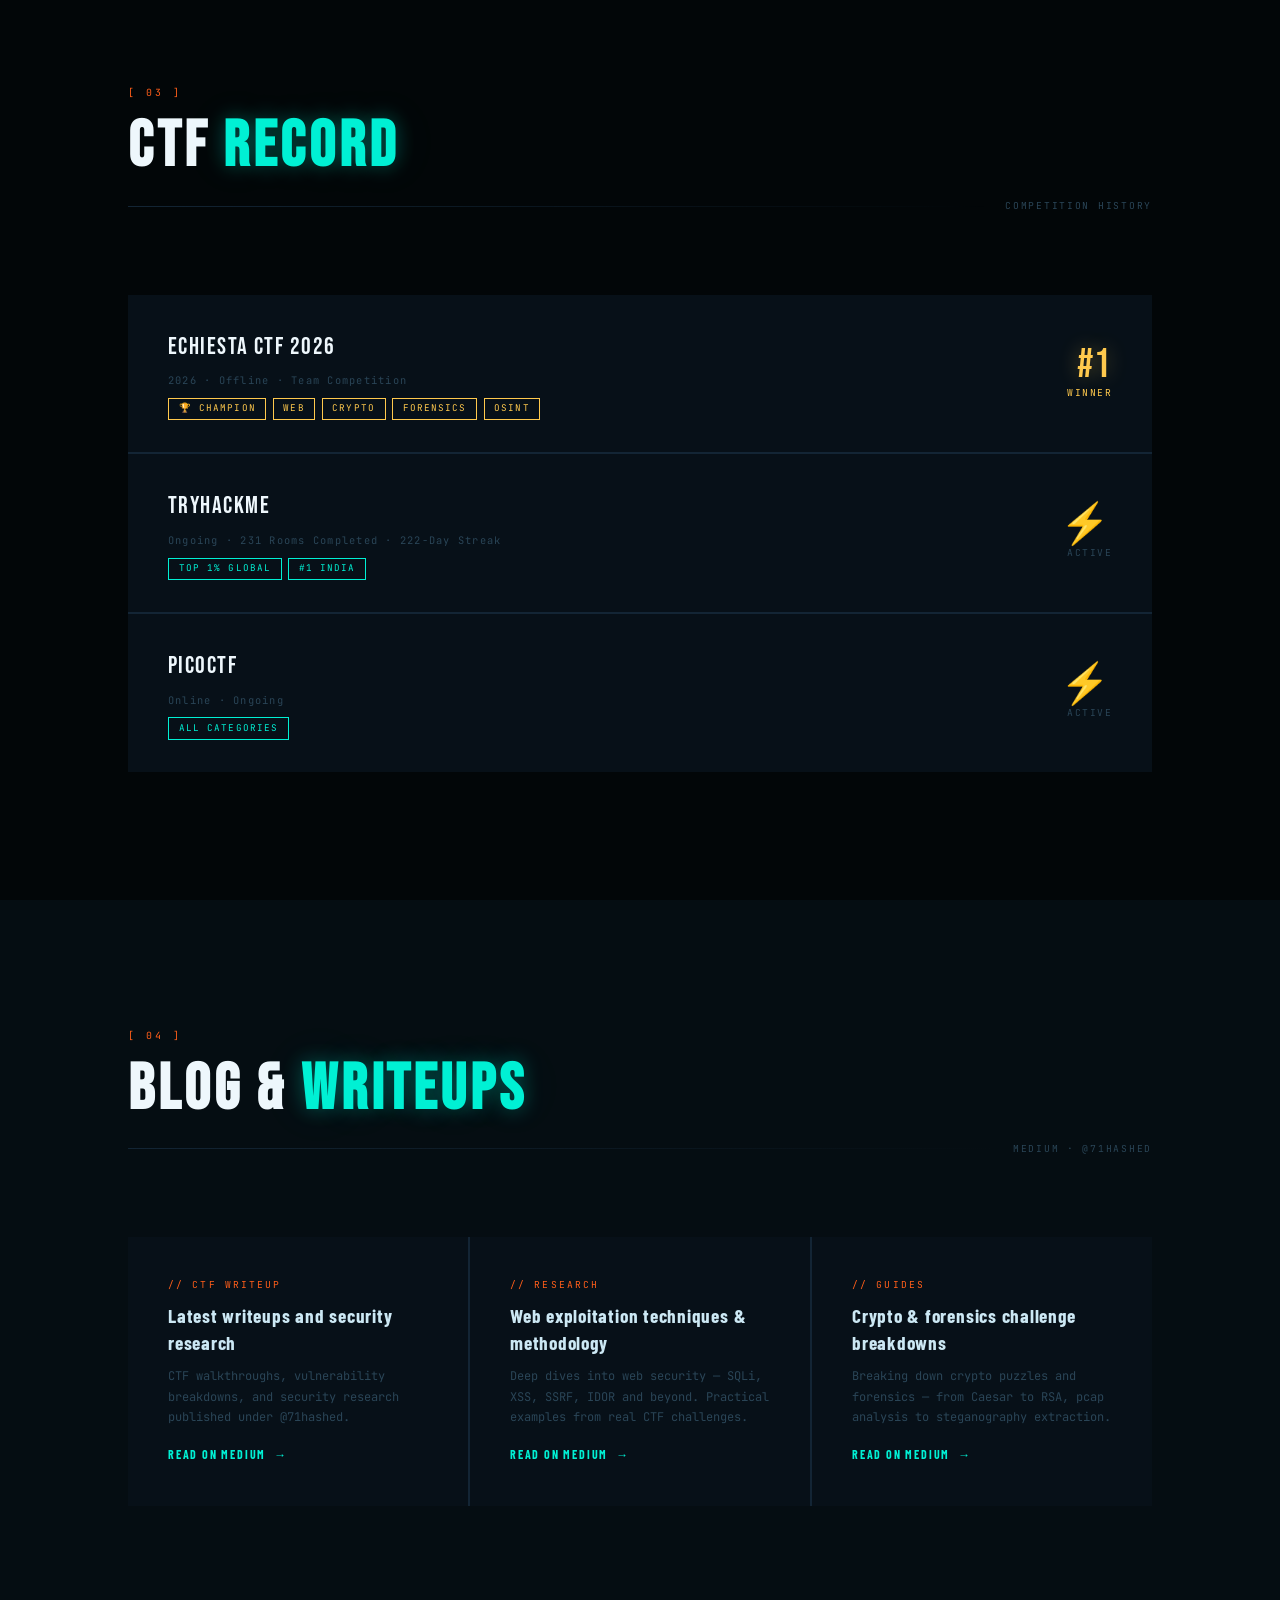
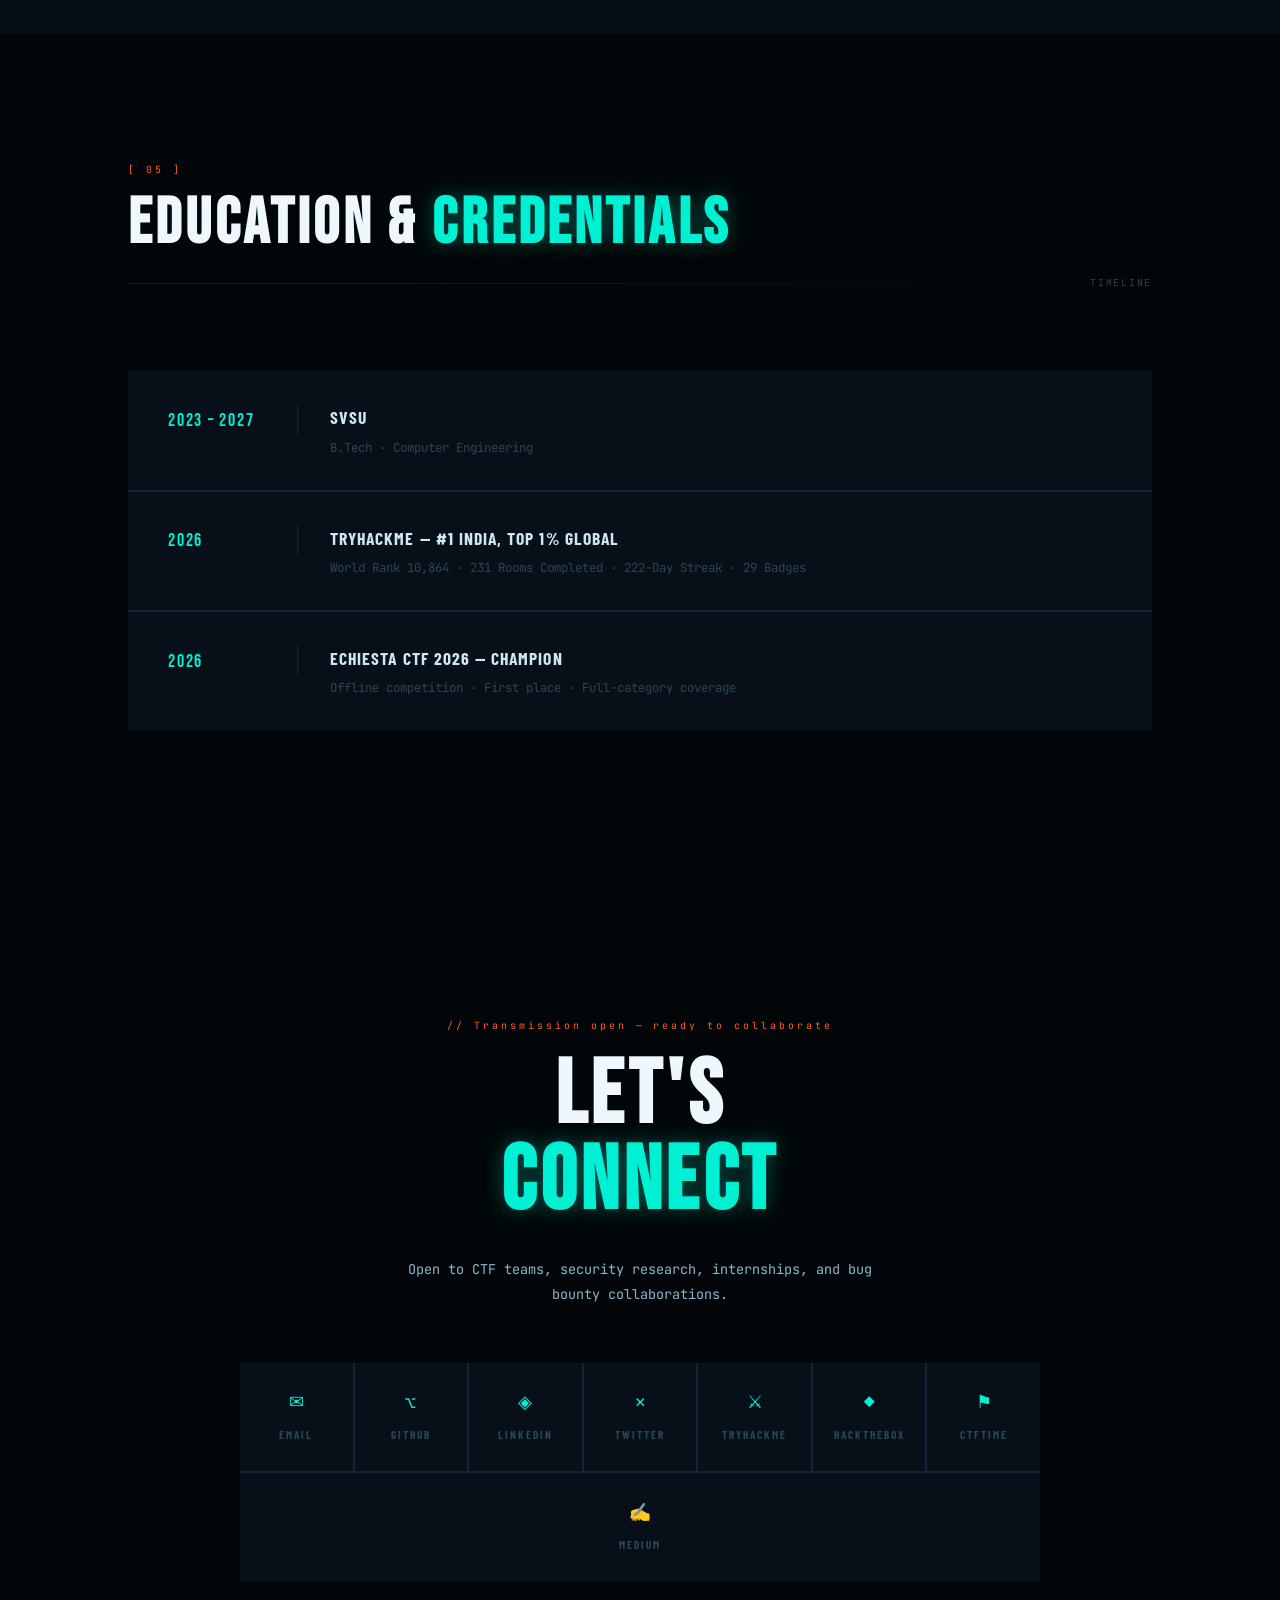
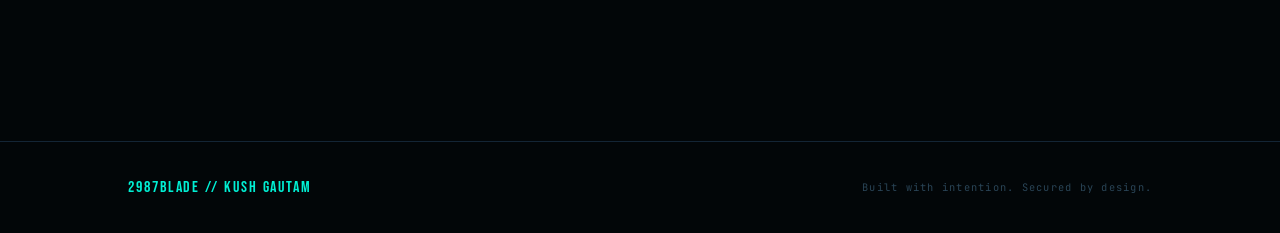
==== commit c833973a: "Add files via upload" ====
--- a/index.html
+++ b/index.html
@@ -6,159 +6,7 @@
 <title>2987blade // Kush Gautam</title>
 <link rel="preconnect" href="https://fonts.googleapis.com"/>
 <link href="https://fonts.googleapis.com/css2?family=Bebas+Neue&family=JetBrains+Mono:wght@300;400;600&family=Barlow+Condensed:wght@300;400;600;700&display=swap" rel="stylesheet"/>
-<style>
-*,*::before,*::after{box-sizing:border-box;margin:0;padding:0}
-:root{
-  --ink:#020608;--deep:#050d12;--card:#071018;--edge:#0d1f2d;--wire:#132535;
-  --teal:#00f0d4;--teal2:#00b8a0;--orange:#ff5e1a;--gold:#ffc94d;
-  --muted:#2a4557;--text:#8bb5c8;--bright:#cce8f4;--white:#eef7fc;
-  --gT:0 0 20px #00f0d455,0 0 60px #00f0d415;--gO:0 0 20px #ff5e1a55;
-}
-html{scroll-behavior:smooth}
-body{background:var(--ink);color:var(--text);font-family:'JetBrains Mono',monospace;font-size:14px;line-height:1.7;overflow-x:hidden;cursor:none}
-#bg-canvas{position:fixed;inset:0;z-index:0;opacity:.55}
-#scanline{position:fixed;top:-100%;left:0;right:0;height:40%;z-index:8999;pointer-events:none;background:linear-gradient(to bottom,transparent 0%,rgba(0,240,212,.015) 50%,transparent 100%);animation:scan 8s linear infinite}
-@keyframes scan{to{top:200%}}
-#cur{position:fixed;z-index:9999;pointer-events:none;width:6px;height:6px;background:var(--teal);border-radius:50%;transform:translate(-50%,-50%);box-shadow:var(--gT)}
-#cur-ring{position:fixed;z-index:9998;pointer-events:none;width:28px;height:28px;border:1px solid var(--teal);border-radius:50%;transform:translate(-50%,-50%);transition:all .18s ease;opacity:.6}
-nav{position:fixed;top:0;left:0;right:0;z-index:900;display:flex;align-items:center;justify-content:space-between;padding:1.2rem 4rem;border-bottom:1px solid var(--wire);background:rgba(2,6,8,.75);backdrop-filter:blur(20px)}
-.nav-id{display:flex;align-items:center;gap:1rem}
-.nav-logo{width:32px;height:32px;filter:invert(1) drop-shadow(0 0 6px var(--teal));opacity:.9}
-.nav-blade{font-family:'Bebas Neue',sans-serif;font-size:1.3rem;letter-spacing:.12em;color:var(--teal);text-shadow:var(--gT)}
-.nav-blade span{color:var(--muted)}
-.nav-links{display:flex;gap:2.4rem;list-style:none}
-.nav-links a{font-family:'Barlow Condensed',sans-serif;font-size:.78rem;font-weight:600;letter-spacing:.18em;text-transform:uppercase;color:var(--muted);text-decoration:none;transition:color .2s;cursor:none}
-.nav-links a:hover{color:var(--teal)}
-.nav-status{font-size:.65rem;letter-spacing:.15em;color:var(--muted);display:flex;align-items:center;gap:.5rem}
-.nav-status::before{content:'';width:6px;height:6px;background:var(--teal);border-radius:50%;box-shadow:var(--gT);animation:blink 2s ease infinite}
-@keyframes blink{0%,100%{opacity:1}50%{opacity:.2}}
-#hero{min-height:100vh;display:grid;grid-template-columns:1fr 480px;align-items:center;padding:0 4rem 0 10vw;position:relative;z-index:1;gap:0}
-.hero-l{padding-top:6rem}
-.hero-classified{font-size:.65rem;letter-spacing:.3em;color:var(--orange);margin-bottom:2rem;opacity:0;animation:fadeUp .5s .3s forwards}
-.hero-classified::before{content:'[CLASSIFIED] '}
-.hero-name{font-family:'Bebas Neue',sans-serif;font-size:clamp(5rem,9vw,9rem);line-height:.92;letter-spacing:.04em;color:var(--white);opacity:0;animation:fadeUp .6s .45s forwards;position:relative}
-.hero-name .blade{display:block;color:var(--teal);text-shadow:var(--gT);position:relative}
-.hero-name .blade::before,.hero-name .blade::after{content:attr(data-t);position:absolute;top:0;left:0;color:var(--teal)}
-.hero-name .blade::before{text-shadow:3px 0 var(--orange);clip-path:inset(20% 0 65% 0);animation:glitch1 6s infinite;opacity:.6}
-.hero-name .blade::after{text-shadow:-3px 0 #0ff;clip-path:inset(60% 0 10% 0);animation:glitch2 5s 1s infinite;opacity:.4}
-@keyframes glitch1{0%,88%,100%{transform:translate(0);clip-path:inset(20% 0 65% 0)}90%{transform:translate(-4px,1px);clip-path:inset(10% 0 70% 0)}93%{transform:translate(4px,-1px);clip-path:inset(50% 0 30% 0)}}
-@keyframes glitch2{0%,91%,100%{transform:translate(0);clip-path:inset(60% 0 10% 0)}93%{transform:translate(3px,2px);clip-path:inset(70% 0 5% 0)}96%{transform:translate(-3px,-2px);clip-path:inset(40% 0 40% 0)}}
-.hero-realname{font-family:'Barlow Condensed',sans-serif;font-size:1.4rem;font-weight:300;letter-spacing:.25em;color:var(--muted);text-transform:uppercase;margin-top:.6rem;opacity:0;animation:fadeUp .6s .6s forwards}
-.hero-divider{width:60px;height:1px;background:linear-gradient(90deg,var(--teal),transparent);margin:2rem 0;opacity:0;animation:fadeUp .5s .72s forwards}
-.hero-desc{max-width:500px;font-size:.85rem;line-height:1.9;color:var(--text);opacity:0;animation:fadeUp .6s .82s forwards}
-.hero-desc strong{color:var(--bright)}.hero-desc .hl{color:var(--gold);font-weight:600}
-.hero-tags{display:flex;flex-wrap:wrap;gap:.5rem;margin-top:1.8rem;opacity:0;animation:fadeUp .6s .92s forwards}
-.htag{font-size:.62rem;letter-spacing:.15em;padding:.3rem .8rem;border:1px solid var(--wire);color:var(--muted);text-transform:uppercase;transition:border-color .2s,color .2s}
-.htag:hover{border-color:var(--teal);color:var(--teal)}
-.hero-cta{display:flex;gap:1rem;margin-top:2.4rem;opacity:0;animation:fadeUp .6s 1.02s forwards}
-.hero-r{display:flex;flex-direction:column;align-items:center;justify-content:center;height:100vh;position:relative;opacity:0;animation:fadeIn 1.2s .5s forwards}
-.radar-wrap{position:relative;width:340px;height:340px;display:flex;align-items:center;justify-content:center}
-.radar-wrap canvas{position:absolute;inset:0;width:100%;height:100%}
-.radar-logo{width:120px;height:120px;filter:invert(1) drop-shadow(0 0 14px var(--teal));position:relative;z-index:2}
-.hero-bigstat{margin-top:2rem;text-align:center}
-.hero-bigstat-num{font-family:'Bebas Neue',sans-serif;font-size:3.5rem;letter-spacing:.05em;color:var(--gold);text-shadow:var(--gO);line-height:1}
-.hero-bigstat-label{font-size:.65rem;letter-spacing:.2em;color:var(--muted);text-transform:uppercase;margin-top:.2rem}
-.hero-bigstat-sub{font-size:.65rem;letter-spacing:.12em;color:var(--orange);margin-top:.15rem}
-.hero-statrow{display:flex;gap:2.5rem;margin-top:2rem}
-.hsr{text-align:center}
-.hsr-n{font-family:'Bebas Neue',sans-serif;font-size:1.8rem;color:var(--teal);text-shadow:var(--gT);line-height:1}
-.hsr-l{font-size:.58rem;letter-spacing:.15em;color:var(--muted);text-transform:uppercase}
-.btn{display:inline-flex;align-items:center;gap:.6rem;padding:.75rem 2rem;font-family:'Barlow Condensed',sans-serif;font-size:.8rem;font-weight:700;letter-spacing:.18em;text-transform:uppercase;text-decoration:none;cursor:none;position:relative;overflow:hidden;transition:color .25s;border:none;outline:none}
-.btn-primary{background:var(--teal);color:var(--ink)}
-.btn-primary::after{content:'';position:absolute;inset:0;background:var(--orange);transform:translateX(-101%);transition:transform .3s cubic-bezier(.77,0,.18,1);z-index:0}
-.btn-primary:hover::after{transform:translateX(0)}
-.btn-primary span{position:relative;z-index:1}
-.btn-ghost{background:transparent;color:var(--teal);border:1px solid var(--teal)}
-.btn-ghost::after{content:'';position:absolute;inset:0;background:var(--teal);transform:translateX(-101%);transition:transform .3s cubic-bezier(.77,0,.18,1);z-index:0}
-.btn-ghost:hover{color:var(--ink)}.btn-ghost:hover::after{transform:translateX(0)}
-.btn-ghost span{position:relative;z-index:1}
-section{position:relative;z-index:1}
-.wrap{padding:8rem 10vw}.wrap-alt{padding:8rem 10vw;background:var(--deep)}
-.sh{margin-bottom:5rem}
-.sh-eyebrow{font-size:.62rem;letter-spacing:.3em;color:var(--orange);text-transform:uppercase;margin-bottom:.8rem}
-.sh-eyebrow::before{content:'[ '}.sh-eyebrow::after{content:' ]'}
-.sh-title{font-family:'Bebas Neue',sans-serif;font-size:clamp(2.5rem,5vw,4rem);letter-spacing:.06em;color:var(--white);line-height:1}
-.sh-title em{color:var(--teal);font-style:normal;text-shadow:var(--gT)}
-.sh-rule{display:flex;align-items:center;gap:1.2rem;margin-top:1.2rem}
-.sh-rule-line{flex:1;height:1px;background:linear-gradient(90deg,var(--wire),transparent)}
-.sh-rule-count{font-size:.6rem;letter-spacing:.18em;color:var(--muted)}
-.skill-layout{display:grid;grid-template-columns:repeat(3,1fr);gap:1px;background:var(--wire);border:1px solid var(--wire)}
-.sk{background:var(--card);padding:2rem;position:relative;overflow:hidden;transition:background .3s}
-.sk::before{content:'';position:absolute;inset:0;background:linear-gradient(135deg,var(--teal),transparent 60%);opacity:0;transition:opacity .3s}
-.sk:hover{background:var(--edge)}.sk:hover::before{opacity:.04}
-.sk-num{font-family:'Bebas Neue',sans-serif;font-size:3rem;color:var(--wire);line-height:1;margin-bottom:.8rem;transition:color .3s}
-.sk:hover .sk-num{color:var(--edge)}
-.sk-cat{font-size:.6rem;letter-spacing:.22em;color:var(--orange);text-transform:uppercase;margin-bottom:.4rem}
-.sk-name{font-family:'Barlow Condensed',sans-serif;font-size:1.2rem;font-weight:700;letter-spacing:.06em;color:var(--bright);margin-bottom:1.2rem;text-transform:uppercase}
-.tags{display:flex;flex-wrap:wrap;gap:.4rem}
-.tag{font-size:.6rem;letter-spacing:.1em;padding:.2rem .7rem;border:1px solid var(--wire);color:var(--muted);text-transform:uppercase;transition:border-color .2s,color .2s}
-.sk:hover .tag{border-color:var(--edge)}
-.proj-layout{display:grid;grid-template-columns:repeat(auto-fit,minmax(360px,1fr));gap:2px;background:var(--wire)}
-.proj{background:var(--card);padding:2.5rem;position:relative;overflow:hidden;cursor:none}
-.proj::after{content:'';position:absolute;top:0;left:0;right:0;height:2px;background:linear-gradient(90deg,var(--teal),var(--orange));transform:scaleX(0);transform-origin:left;transition:transform .4s cubic-bezier(.77,0,.18,1)}
-.proj:hover::after{transform:scaleX(1)}
-.proj-index{font-family:'Bebas Neue',sans-serif;font-size:4rem;color:var(--wire);line-height:1;position:absolute;top:1.5rem;right:2rem}
-.proj-cat{font-size:.6rem;letter-spacing:.22em;color:var(--orange);text-transform:uppercase;margin-bottom:.6rem}
-.proj-name{font-family:'Bebas Neue',sans-serif;font-size:2rem;letter-spacing:.06em;color:var(--white);margin-bottom:1rem;line-height:1.1}
-.proj-desc{font-size:.82rem;line-height:1.85;color:var(--text);margin-bottom:1.5rem}
-.proj-stack{display:flex;flex-wrap:wrap;gap:.4rem;margin-bottom:1.5rem}
-.proj-links{display:flex;gap:1.2rem}
-.plink{font-family:'Barlow Condensed',sans-serif;font-size:.75rem;font-weight:700;letter-spacing:.15em;text-transform:uppercase;color:var(--muted);text-decoration:none;cursor:none;transition:color .2s;display:flex;align-items:center;gap:.4rem}
-.plink::before{content:'↗';color:var(--teal)}.plink:hover{color:var(--teal)}
-.ctf-list{display:flex;flex-direction:column;gap:2px;background:var(--wire)}
-.ctf{background:var(--card);display:grid;grid-template-columns:1fr auto;gap:1rem 3rem;align-items:center;padding:2rem 2.5rem;position:relative;overflow:hidden;transition:background .25s}
-.ctf::before{content:'';position:absolute;left:0;top:0;bottom:0;width:3px;background:var(--teal);transform:scaleY(0);transform-origin:bottom;transition:transform .3s ease}
-.ctf.win::before{background:var(--gold)}.ctf:hover{background:var(--edge)}.ctf:hover::before{transform:scaleY(1)}
-.ctf-name{font-family:'Bebas Neue',sans-serif;font-size:1.5rem;letter-spacing:.06em;color:var(--white)}
-.ctf-meta{font-size:.65rem;letter-spacing:.12em;color:var(--muted);margin:.3rem 0}
-.ctf-badges{display:flex;flex-wrap:wrap;gap:.4rem;margin-top:.5rem}
-.badge{font-size:.58rem;letter-spacing:.12em;padding:.15rem .6rem;border:1px solid var(--teal);color:var(--teal);text-transform:uppercase}
-.badge.gold{border-color:var(--gold);color:var(--gold)}
-.ctf-rank{text-align:right}
-.rank-num{font-family:'Bebas Neue',sans-serif;font-size:2.5rem;letter-spacing:.04em;color:var(--teal);line-height:1}
-.rank-num.gold{color:var(--gold);text-shadow:0 0 20px #ffc94d55}
-.rank-label{font-size:.6rem;letter-spacing:.15em;color:var(--muted);text-transform:uppercase}
-.rank-label.gold{color:var(--gold)}
-.blog-row{display:grid;grid-template-columns:repeat(auto-fit,minmax(300px,1fr));gap:2px;background:var(--wire)}
-.blog-card{background:var(--card);padding:2.5rem;position:relative;overflow:hidden;cursor:none;transition:background .25s;text-decoration:none;display:block}
-.blog-card::before{content:'';position:absolute;top:0;left:0;bottom:0;width:2px;background:var(--orange);transform:scaleY(0);transform-origin:top;transition:transform .35s ease}
-.blog-card:hover{background:var(--edge)}.blog-card:hover::before{transform:scaleY(1)}
-.blog-tag{font-size:.6rem;letter-spacing:.22em;color:var(--orange);text-transform:uppercase;margin-bottom:.6rem}
-.blog-title{font-family:'Barlow Condensed',sans-serif;font-size:1.2rem;font-weight:700;letter-spacing:.04em;color:var(--bright);line-height:1.4;margin-bottom:.6rem}
-.blog-sub{font-size:.75rem;color:var(--muted);line-height:1.7}
-.blog-more{display:inline-flex;align-items:center;gap:.5rem;font-family:'Barlow Condensed',sans-serif;font-size:.75rem;font-weight:700;letter-spacing:.15em;color:var(--teal);text-transform:uppercase;text-decoration:none;cursor:none;transition:gap .2s;margin-top:1rem}
-.blog-more:hover{gap:.9rem}.blog-more::after{content:'→'}
-.edu-list{display:flex;flex-direction:column;gap:2px;background:var(--wire)}
-.edu{background:var(--card);display:grid;grid-template-columns:130px 1fr;gap:2rem;align-items:start;padding:2rem 2.5rem;transition:background .25s}
-.edu:hover{background:var(--edge)}
-.edu-year{font-family:'Bebas Neue',sans-serif;font-size:1.1rem;letter-spacing:.1em;color:var(--teal);padding-top:.15rem;border-right:1px solid var(--wire)}
-.edu-title{font-family:'Barlow Condensed',sans-serif;font-size:1.1rem;font-weight:700;letter-spacing:.06em;color:var(--bright);margin-bottom:.2rem;text-transform:uppercase}
-.edu-sub{font-size:.78rem;color:var(--muted)}
-#contact{padding:10rem 10vw;text-align:center;position:relative;z-index:1}
-.ct-eyebrow{font-size:.62rem;letter-spacing:.3em;color:var(--orange);margin-bottom:1.2rem}
-.ct-title{font-family:'Bebas Neue',sans-serif;font-size:clamp(3rem,7vw,7rem);letter-spacing:.05em;color:var(--white);line-height:.95;margin-bottom:2rem}
-.ct-title em{color:var(--teal);font-style:normal;text-shadow:var(--gT)}
-.ct-sub{max-width:480px;margin:0 auto 3.5rem;font-size:.85rem;line-height:1.85;color:var(--text)}
-.social-row{display:flex;justify-content:center;flex-wrap:wrap;gap:2px;background:var(--wire);max-width:800px;margin:0 auto}
-.soc{background:var(--card);flex:1;min-width:100px;padding:1.5rem 1rem;text-align:center;text-decoration:none;cursor:none;transition:background .25s,color .25s}
-.soc:hover{background:var(--teal)}
-.soc-icon{font-size:1.1rem;display:block;margin-bottom:.4rem;color:var(--teal);transition:color .25s}
-.soc-label{font-family:'Barlow Condensed',sans-serif;font-size:.7rem;font-weight:700;letter-spacing:.18em;text-transform:uppercase;color:var(--muted);transition:color .25s}
-.soc:hover .soc-icon,.soc:hover .soc-label{color:var(--ink)}
-footer{border-top:1px solid var(--wire);padding:2rem 10vw;display:flex;justify-content:space-between;align-items:center;position:relative;z-index:1}
-.footer-id{font-family:'Bebas Neue',sans-serif;font-size:1rem;letter-spacing:.12em;color:var(--teal)}
-.footer-copy{font-size:.65rem;letter-spacing:.12em;color:var(--muted)}
-@keyframes fadeUp{from{opacity:0;transform:translateY(20px)}to{opacity:1;transform:translateY(0)}}
-@keyframes fadeIn{from{opacity:0}to{opacity:1}}
-.reveal{opacity:0;transform:translateY(24px);transition:opacity .7s ease,transform .7s ease}
-.reveal.in{opacity:1;transform:none}
-@media(max-width:960px){
-  #hero{grid-template-columns:1fr;padding:7rem 6vw 4rem}.hero-r{display:none}
-  .skill-layout{grid-template-columns:1fr 1fr}
-  nav{padding:1rem 1.5rem}.nav-links{display:none}
-  footer{flex-direction:column;gap:.5rem;text-align:center}
-}
-</style>
+<link rel="stylesheet" href="styles.css"/>
 </head>
 <body>
 <canvas id="bg-canvas"></canvas>
@@ -168,7 +16,7 @@
 
 <nav>
   <div class="nav-id">
-    <img class="nav-logo" src="[data-uri]" alt="logo"/>
+    <img class="nav-logo" src="assets/logo.jpg" alt="logo"/>
     <span class="nav-blade">2987<span>blade</span></span>
   </div>
   <ul class="nav-links">
@@ -192,8 +40,8 @@
     <div class="hero-divider"></div>
     <p class="hero-desc">
       Offensive security practitioner. CTF competitor. Zero-trust architect.<br/>
-      Ranked <span class="hl">#1 in India on TryHackMe — February 2026</span> and
-      <strong>Top 2% globally</strong> (~25K worldwide). Recently
+      Ranked <span class="hl">#1 in India on TryHackMe</span> and
+      <strong>Top 1% globally</strong> (world rank 10,864). Recently
       <strong>won Echiesta CTF 2026</strong> offline.
     </p>
     <div class="hero-tags">
@@ -213,17 +61,17 @@
   <div class="hero-r">
     <div class="radar-wrap">
       <canvas id="radar-canvas" width="340" height="340"></canvas>
-      <img class="radar-logo" src="[data-uri]" alt="logo"/>
+      <img class="radar-logo" src="assets/logo.jpg" alt="logo"/>
     </div>
     <div class="hero-bigstat">
       <div class="hero-bigstat-num">#1 🇮🇳</div>
       <div class="hero-bigstat-label">India Rank — TryHackMe</div>
-      <div class="hero-bigstat-sub">February 2026 · Top 2% Global · ~25K Worldwide</div>
+      <div class="hero-bigstat-sub">Top 1% Global · World Rank 10,864</div>
     </div>
     <div class="hero-statrow">
-      <div class="hsr"><div class="hsr-n">3+</div><div class="hsr-l">CTF Wins</div></div>
-      <div class="hsr"><div class="hsr-n">5+</div><div class="hsr-l">Projects</div></div>
-      <div class="hsr"><div class="hsr-n">∞</div><div class="hsr-l">Flags</div></div>
+      <div class="hsr"><div class="hsr-n">231</div><div class="hsr-l">Rooms Done</div></div>
+      <div class="hsr"><div class="hsr-n">29</div><div class="hsr-l">Badges</div></div>
+      <div class="hsr"><div class="hsr-n">222🔥</div><div class="hsr-l">Day Streak</div></div>
     </div>
   </div>
 </section>
@@ -236,8 +84,8 @@
       <div class="sh-rule"><div class="sh-rule-line"></div><span class="sh-rule-count">06 CATEGORIES</span></div>
     </div>
     <div class="skill-layout">
-      <div class="sk reveal"><div class="sk-num">01</div><div class="sk-cat">// Offensive Security</div><div class="sk-name">Penetration Testing</div><div class="tags"><span class="tag">nmap</span><span class="tag">Burp Suite</span><span class="tag">Metasploit</span><span class="tag">SQLMap</span><span class="tag">Gobuster</span><span class="tag">Hydra</span><span class="tag">John the Ripper</span></div></div>
-      <div class="sk reveal"><div class="sk-num">02</div><div class="sk-cat">// Application Security</div><div class="sk-name">Web Security</div><div class="tags"><span class="tag">SQLi</span><span class="tag">XSS</span><span class="tag">SSRF</span><span class="tag">IDOR</span><span class="tag">LFI/RFI</span><span class="tag">CSRF</span><span class="tag">PortSwigger Labs</span></div></div>
+      <div class="sk reveal"><div class="sk-num">01</div><div class="sk-cat">// Offensive Security</div><div class="sk-name">Penetration Testing</div><div class="tags"><span class="tag">nmap</span><span class="tag">Rustscan</span><span class="tag">Burp Suite</span><span class="tag">Metasploit</span><span class="tag">SQLMap</span><span class="tag">Gobuster</span><span class="tag">Hydra</span><span class="tag">John the Ripper</span></div></div>
+      <div class="sk reveal"><div class="sk-num">02</div><div class="sk-cat">// Application Security</div><div class="sk-name">Web Security</div><div class="tags"><span class="tag">SQLi</span><span class="tag">XSS</span><span class="tag">SSRF</span><span class="tag">IDOR</span><span class="tag">LFI/RFI</span><span class="tag">CSRF</span><span class="tag">JWT</span><span class="tag">PortSwigger Labs</span></div></div>
       <div class="sk reveal"><div class="sk-num">03</div><div class="sk-cat">// Cryptanalysis</div><div class="sk-name">Cryptography</div><div class="tags"><span class="tag">RSA</span><span class="tag">AES</span><span class="tag">XOR</span><span class="tag">Hash Cracking</span><span class="tag">CryptoHack</span><span class="tag">PyCryptodome</span></div></div>
       <div class="sk reveal"><div class="sk-num">04</div><div class="sk-cat">// Investigation</div><div class="sk-name">Forensics &amp; Stego</div><div class="tags"><span class="tag">Wireshark</span><span class="tag">Steghide</span><span class="tag">ExifTool</span><span class="tag">strings</span><span class="tag">file / xxd</span></div></div>
       <div class="sk reveal"><div class="sk-num">05</div><div class="sk-cat">// Reconnaissance</div><div class="sk-name">OSINT</div><div class="tags"><span class="tag">Shodan</span><span class="tag">TheHarvester</span><span class="tag">Recon-ng</span><span class="tag">OSINT Framework</span><span class="tag">Google Dorking</span></div></div>
@@ -251,11 +99,19 @@
     <div class="sh reveal">
       <div class="sh-eyebrow">02</div>
       <h2 class="sh-title">Selected <em>Projects</em></h2>
-      <div class="sh-rule"><div class="sh-rule-line"></div><span class="sh-rule-count">02 ENTRIES</span></div>
+      <div class="sh-rule"><div class="sh-rule-line"></div><span class="sh-rule-count">04 ENTRIES</span></div>
     </div>
     <div class="proj-layout">
       <div class="proj reveal">
         <div class="proj-index">01</div>
+        <div class="proj-cat">// Red Team Infrastructure</div>
+        <div class="proj-name">ShadowLink C2</div>
+        <p class="proj-desc">Command &amp; control framework built for red team operations — encrypted agent-operator communication, task tasking/queuing, and modular payload handling designed for engagement realism and operational security.</p>
+        <div class="proj-stack"><span class="tag">Python</span><span class="tag">C2</span><span class="tag">Red Team</span><span class="tag">Networking</span></div>
+        <div class="proj-links"><a href="https://github.com/2987blade" class="plink" target="_blank">GitHub</a></div>
+      </div>
+      <div class="proj reveal">
+        <div class="proj-index">02</div>
         <div class="proj-cat">// Zero-Trust Auth System</div>
         <div class="proj-name">VaultKey</div>
         <p class="proj-desc">Passwordless login and credential management built on WebAuthn/FIDO2. Zero-trust architecture — no passwords stored anywhere. Features passkey management, vault health scoring, audit logging, rate limiting, and a full glassmorphism UI.</p>
@@ -263,7 +119,15 @@
         <div class="proj-links"><a href="https://github.com/2987blade" class="plink" target="_blank">GitHub</a></div>
       </div>
       <div class="proj reveal">
-        <div class="proj-index">02</div>
+        <div class="proj-index">03</div>
+        <div class="proj-cat">// MCP Security Tooling</div>
+        <div class="proj-name">MCP-Sentinel</div>
+        <p class="proj-desc">Tool-poisoning and rug-pull scanner for MCP agentic tooling. Detects malicious or hijacked MCP server behavior before it reaches production agents. Deployed as a static web app.</p>
+        <div class="proj-stack"><span class="tag">HTML</span><span class="tag">CSS</span><span class="tag">JavaScript</span><span class="tag">MCP</span></div>
+        <div class="proj-links"><a href="https://github.com/2987blade" class="plink" target="_blank">GitHub</a></div>
+      </div>
+      <div class="proj reveal">
+        <div class="proj-index">04</div>
         <div class="proj-cat">// CTF Tooling</div>
         <div class="proj-name">CTF Study Tracker</div>
         <p class="proj-desc">Interactive web-based tracker covering 77 tasks across Web Exploitation, Cryptography, Forensics &amp; Steganography, and OSINT — with category filtering, progress persistence, and direct resource links.</p>
@@ -292,19 +156,19 @@
       </div>
       <div class="ctf reveal">
         <div>
+          <div class="ctf-name">TryHackMe</div>
+          <div class="ctf-meta">Ongoing · 231 Rooms Completed · 222-Day Streak</div>
+          <div class="ctf-badges"><span class="badge">Top 1% Global</span><span class="badge">#1 India</span></div>
+        </div>
+        <div class="ctf-rank"><div class="rank-num">⚡</div><div class="rank-label">Active</div></div>
+      </div>
+      <div class="ctf reveal">
+        <div>
           <div class="ctf-name">PicoCTF</div>
           <div class="ctf-meta">Online · Ongoing</div>
           <div class="ctf-badges"><span class="badge">All Categories</span></div>
         </div>
         <div class="ctf-rank"><div class="rank-num">⚡</div><div class="rank-label">Active</div></div>
-      </div>
-      <div class="ctf reveal">
-        <div>
-          <div class="ctf-name">[Add CTF Name Here]</div>
-          <div class="ctf-meta">YEAR · Format</div>
-          <div class="ctf-badges"><span class="badge">Web</span><span class="badge">OSINT</span></div>
-        </div>
-        <div class="ctf-rank"><div class="rank-num">#??</div><div class="rank-label">Place</div></div>
       </div>
     </div>
   </div>
@@ -348,10 +212,9 @@
       <div class="sh-rule"><div class="sh-rule-line"></div><span class="sh-rule-count">TIMELINE</span></div>
     </div>
     <div class="edu-list">
-      <div class="edu reveal"><div class="edu-year">20XX – Now</div><div><div class="edu-title">[Your University Name]</div><div class="edu-sub">B.Tech / B.Sc · [Your Degree] · GPA: [X.X]</div></div></div>
-      <div class="edu reveal"><div class="edu-year">Feb 2026</div><div><div class="edu-title">TryHackMe — #1 India, Top 2% Global</div><div class="edu-sub">~25,000 Worldwide Rank · Top performer across Web, Crypto, Forensics, OSINT, Exploitation</div></div></div>
+      <div class="edu reveal"><div class="edu-year">2023 – 2027</div><div><div class="edu-title">SVSU</div><div class="edu-sub">B.Tech · Computer Engineering</div></div></div>
+      <div class="edu reveal"><div class="edu-year">2026</div><div><div class="edu-title">TryHackMe — #1 India, Top 1% Global</div><div class="edu-sub">World Rank 10,864 · 231 Rooms Completed · 222-Day Streak · 29 Badges</div></div></div>
       <div class="edu reveal"><div class="edu-year">2026</div><div><div class="edu-title">Echiesta CTF 2026 — Champion</div><div class="edu-sub">Offline competition · First place · Full-category coverage</div></div></div>
-      <div class="edu reveal"><div class="edu-year">20XX</div><div><div class="edu-title">[Certification — e.g. eJPT, CEH, Security+]</div><div class="edu-sub">[Issuing Body]</div></div></div>
     </div>
   </div>
 </section>
@@ -377,42 +240,6 @@
   <div class="footer-copy">Built with intention. Secured by design.</div>
 </footer>
 
-<script>
-const cur=document.getElementById('cur'),ring=document.getElementById('cur-ring');
-let mx=0,my=0,rx=0,ry=0;
-document.addEventListener('mousemove',e=>{mx=e.clientX;my=e.clientY;cur.style.left=mx+'px';cur.style.top=my+'px'});
-(function ar(){rx+=(mx-rx)*.12;ry+=(my-ry)*.12;ring.style.left=rx+'px';ring.style.top=ry+'px';requestAnimationFrame(ar)})();
-document.querySelectorAll('a,button').forEach(el=>{el.addEventListener('mouseenter',()=>{ring.style.width='44px';ring.style.height='44px';ring.style.borderColor='var(--orange)'});el.addEventListener('mouseleave',()=>{ring.style.width='28px';ring.style.height='28px';ring.style.borderColor='var(--teal)'})});
-
-// Particle BG
-const bgC=document.getElementById('bg-canvas'),ctx=bgC.getContext('2d');
-let W,H,pts=[];
-function resize(){W=bgC.width=innerWidth;H=bgC.height=innerHeight}resize();window.addEventListener('resize',resize);
-function mkP(){return{x:Math.random()*W,y:Math.random()*H,vx:(Math.random()-.5)*.25,vy:(Math.random()-.5)*.25,r:Math.random()*1.2+.3,a:Math.random()}}
-for(let i=0;i<110;i++)pts.push(mkP());
-(function draw(){ctx.clearRect(0,0,W,H);
-pts.forEach(p=>{p.x+=p.vx;p.y+=p.vy;if(p.x<0)p.x=W;if(p.x>W)p.x=0;if(p.y<0)p.y=H;if(p.y>H)p.y=0;ctx.beginPath();ctx.arc(p.x,p.y,p.r,0,Math.PI*2);ctx.fillStyle=`rgba(0,240,212,${p.a*.35})`;ctx.fill()});
-for(let i=0;i<pts.length;i++)for(let j=i+1;j<pts.length;j++){const dx=pts[i].x-pts[j].x,dy=pts[i].y-pts[j].y,d=Math.sqrt(dx*dx+dy*dy);if(d<120){ctx.beginPath();ctx.moveTo(pts[i].x,pts[i].y);ctx.lineTo(pts[j].x,pts[j].y);ctx.strokeStyle=`rgba(0,240,212,${(1-d/120)*.08})`;ctx.lineWidth=.5;ctx.stroke()}}
-requestAnimationFrame(draw)})();
-
-// Radar
-const rc=document.getElementById('radar-canvas'),rctx=rc.getContext('2d');
-const cx=170,cy=170;let ang=0;
-(function radar(){rctx.clearRect(0,0,340,340);
-[130,100,70,40].forEach((r,i)=>{rctx.beginPath();rctx.arc(cx,cy,r,0,Math.PI*2);rctx.strokeStyle=`rgba(0,240,212,${.06+i*.04})`;rctx.lineWidth=1;rctx.stroke()});
-rctx.strokeStyle='rgba(0,240,212,.08)';rctx.lineWidth=.8;
-rctx.beginPath();rctx.moveTo(cx-135,cy);rctx.lineTo(cx+135,cy);rctx.stroke();
-rctx.beginPath();rctx.moveTo(cx,cy-135);rctx.lineTo(cx,cy+135);rctx.stroke();
-rctx.save();rctx.translate(cx,cy);
-const sg=rctx.createLinearGradient(0,0,Math.cos(ang)*130,Math.sin(ang)*130);
-sg.addColorStop(0,'rgba(0,240,212,0.18)');sg.addColorStop(1,'rgba(0,240,212,0)');
-rctx.fillStyle=sg;rctx.beginPath();rctx.moveTo(0,0);rctx.arc(0,0,130,ang-.7,ang);rctx.closePath();rctx.fill();rctx.restore();
-rctx.beginPath();rctx.arc(cx,cy,134,0,Math.PI*2);rctx.strokeStyle='rgba(0,240,212,.2)';rctx.lineWidth=1.5;rctx.stroke();
-ang+=.018;requestAnimationFrame(radar)})();
-
-// Scroll reveal
-const io=new IntersectionObserver(entries=>{let d=0;entries.forEach(e=>{if(e.isIntersecting){setTimeout(()=>e.target.classList.add('in'),d);d+=60;io.unobserve(e.target)}})},{threshold:.07});
-document.querySelectorAll('.reveal').forEach(el=>io.observe(el));
-</script>
+<script src="script.js"></script>
 </body>
 </html>
--- a/styles.css
+++ b/styles.css
@@ -0,0 +1,151 @@
+*,*::before,*::after{box-sizing:border-box;margin:0;padding:0}
+:root{
+  --ink:#020608;--deep:#050d12;--card:#071018;--edge:#0d1f2d;--wire:#132535;
+  --teal:#00f0d4;--teal2:#00b8a0;--orange:#ff5e1a;--gold:#ffc94d;
+  --muted:#2a4557;--text:#8bb5c8;--bright:#cce8f4;--white:#eef7fc;
+  --gT:0 0 20px #00f0d455,0 0 60px #00f0d415;--gO:0 0 20px #ff5e1a55;
+}
+html{scroll-behavior:smooth}
+body{background:var(--ink);color:var(--text);font-family:'JetBrains Mono',monospace;font-size:14px;line-height:1.7;overflow-x:hidden;cursor:none}
+#bg-canvas{position:fixed;inset:0;z-index:0;opacity:.55}
+#scanline{position:fixed;top:-100%;left:0;right:0;height:40%;z-index:8999;pointer-events:none;background:linear-gradient(to bottom,transparent 0%,rgba(0,240,212,.015) 50%,transparent 100%);animation:scan 8s linear infinite}
+@keyframes scan{to{top:200%}}
+#cur{position:fixed;z-index:9999;pointer-events:none;width:6px;height:6px;background:var(--teal);border-radius:50%;transform:translate(-50%,-50%);box-shadow:var(--gT)}
+#cur-ring{position:fixed;z-index:9998;pointer-events:none;width:28px;height:28px;border:1px solid var(--teal);border-radius:50%;transform:translate(-50%,-50%);transition:all .18s ease;opacity:.6}
+nav{position:fixed;top:0;left:0;right:0;z-index:900;display:flex;align-items:center;justify-content:space-between;padding:1.2rem 4rem;border-bottom:1px solid var(--wire);background:rgba(2,6,8,.75);backdrop-filter:blur(20px)}
+.nav-id{display:flex;align-items:center;gap:1rem}
+.nav-logo{width:32px;height:32px;filter:invert(1) drop-shadow(0 0 6px var(--teal));opacity:.9}
+.nav-blade{font-family:'Bebas Neue',sans-serif;font-size:1.3rem;letter-spacing:.12em;color:var(--teal);text-shadow:var(--gT)}
+.nav-blade span{color:var(--muted)}
+.nav-links{display:flex;gap:2.4rem;list-style:none}
+.nav-links a{font-family:'Barlow Condensed',sans-serif;font-size:.78rem;font-weight:600;letter-spacing:.18em;text-transform:uppercase;color:var(--muted);text-decoration:none;transition:color .2s;cursor:none}
+.nav-links a:hover{color:var(--teal)}
+.nav-status{font-size:.65rem;letter-spacing:.15em;color:var(--muted);display:flex;align-items:center;gap:.5rem}
+.nav-status::before{content:'';width:6px;height:6px;background:var(--teal);border-radius:50%;box-shadow:var(--gT);animation:blink 2s ease infinite}
+@keyframes blink{0%,100%{opacity:1}50%{opacity:.2}}
+#hero{min-height:100vh;display:grid;grid-template-columns:1fr 480px;align-items:center;padding:0 4rem 0 10vw;position:relative;z-index:1;gap:0}
+.hero-l{padding-top:6rem}
+.hero-classified{font-size:.65rem;letter-spacing:.3em;color:var(--orange);margin-bottom:2rem;opacity:0;animation:fadeUp .5s .3s forwards}
+.hero-classified::before{content:'[CLASSIFIED] '}
+.hero-name{font-family:'Bebas Neue',sans-serif;font-size:clamp(5rem,9vw,9rem);line-height:.92;letter-spacing:.04em;color:var(--white);opacity:0;animation:fadeUp .6s .45s forwards;position:relative}
+.hero-name .blade{display:block;color:var(--teal);text-shadow:var(--gT);position:relative}
+.hero-name .blade::before,.hero-name .blade::after{content:attr(data-t);position:absolute;top:0;left:0;color:var(--teal)}
+.hero-name .blade::before{text-shadow:3px 0 var(--orange);clip-path:inset(20% 0 65% 0);animation:glitch1 6s infinite;opacity:.6}
+.hero-name .blade::after{text-shadow:-3px 0 #0ff;clip-path:inset(60% 0 10% 0);animation:glitch2 5s 1s infinite;opacity:.4}
+@keyframes glitch1{0%,88%,100%{transform:translate(0);clip-path:inset(20% 0 65% 0)}90%{transform:translate(-4px,1px);clip-path:inset(10% 0 70% 0)}93%{transform:translate(4px,-1px);clip-path:inset(50% 0 30% 0)}}
+@keyframes glitch2{0%,91%,100%{transform:translate(0);clip-path:inset(60% 0 10% 0)}93%{transform:translate(3px,2px);clip-path:inset(70% 0 5% 0)}96%{transform:translate(-3px,-2px);clip-path:inset(40% 0 40% 0)}}
+.hero-realname{font-family:'Barlow Condensed',sans-serif;font-size:1.4rem;font-weight:300;letter-spacing:.25em;color:var(--muted);text-transform:uppercase;margin-top:.6rem;opacity:0;animation:fadeUp .6s .6s forwards}
+.hero-divider{width:60px;height:1px;background:linear-gradient(90deg,var(--teal),transparent);margin:2rem 0;opacity:0;animation:fadeUp .5s .72s forwards}
+.hero-desc{max-width:500px;font-size:.85rem;line-height:1.9;color:var(--text);opacity:0;animation:fadeUp .6s .82s forwards}
+.hero-desc strong{color:var(--bright)}.hero-desc .hl{color:var(--gold);font-weight:600}
+.hero-tags{display:flex;flex-wrap:wrap;gap:.5rem;margin-top:1.8rem;opacity:0;animation:fadeUp .6s .92s forwards}
+.htag{font-size:.62rem;letter-spacing:.15em;padding:.3rem .8rem;border:1px solid var(--wire);color:var(--muted);text-transform:uppercase;transition:border-color .2s,color .2s}
+.htag:hover{border-color:var(--teal);color:var(--teal)}
+.hero-cta{display:flex;gap:1rem;margin-top:2.4rem;opacity:0;animation:fadeUp .6s 1.02s forwards}
+.hero-r{display:flex;flex-direction:column;align-items:center;justify-content:center;height:100vh;position:relative;opacity:0;animation:fadeIn 1.2s .5s forwards}
+.radar-wrap{position:relative;width:340px;height:340px;display:flex;align-items:center;justify-content:center}
+.radar-wrap canvas{position:absolute;inset:0;width:100%;height:100%}
+.radar-logo{width:120px;height:120px;filter:invert(1) drop-shadow(0 0 14px var(--teal));position:relative;z-index:2}
+.hero-bigstat{margin-top:2rem;text-align:center}
+.hero-bigstat-num{font-family:'Bebas Neue',sans-serif;font-size:3.5rem;letter-spacing:.05em;color:var(--gold);text-shadow:var(--gO);line-height:1}
+.hero-bigstat-label{font-size:.65rem;letter-spacing:.2em;color:var(--muted);text-transform:uppercase;margin-top:.2rem}
+.hero-bigstat-sub{font-size:.65rem;letter-spacing:.12em;color:var(--orange);margin-top:.15rem}
+.hero-statrow{display:flex;gap:2.5rem;margin-top:2rem}
+.hsr{text-align:center}
+.hsr-n{font-family:'Bebas Neue',sans-serif;font-size:1.8rem;color:var(--teal);text-shadow:var(--gT);line-height:1}
+.hsr-l{font-size:.58rem;letter-spacing:.15em;color:var(--muted);text-transform:uppercase}
+.btn{display:inline-flex;align-items:center;gap:.6rem;padding:.75rem 2rem;font-family:'Barlow Condensed',sans-serif;font-size:.8rem;font-weight:700;letter-spacing:.18em;text-transform:uppercase;text-decoration:none;cursor:none;position:relative;overflow:hidden;transition:color .25s;border:none;outline:none}
+.btn-primary{background:var(--teal);color:var(--ink)}
+.btn-primary::after{content:'';position:absolute;inset:0;background:var(--orange);transform:translateX(-101%);transition:transform .3s cubic-bezier(.77,0,.18,1);z-index:0}
+.btn-primary:hover::after{transform:translateX(0)}
+.btn-primary span{position:relative;z-index:1}
+.btn-ghost{background:transparent;color:var(--teal);border:1px solid var(--teal)}
+.btn-ghost::after{content:'';position:absolute;inset:0;background:var(--teal);transform:translateX(-101%);transition:transform .3s cubic-bezier(.77,0,.18,1);z-index:0}
+.btn-ghost:hover{color:var(--ink)}.btn-ghost:hover::after{transform:translateX(0)}
+.btn-ghost span{position:relative;z-index:1}
+section{position:relative;z-index:1}
+.wrap{padding:8rem 10vw}.wrap-alt{padding:8rem 10vw;background:var(--deep)}
+.sh{margin-bottom:5rem}
+.sh-eyebrow{font-size:.62rem;letter-spacing:.3em;color:var(--orange);text-transform:uppercase;margin-bottom:.8rem}
+.sh-eyebrow::before{content:'[ '}.sh-eyebrow::after{content:' ]'}
+.sh-title{font-family:'Bebas Neue',sans-serif;font-size:clamp(2.5rem,5vw,4rem);letter-spacing:.06em;color:var(--white);line-height:1}
+.sh-title em{color:var(--teal);font-style:normal;text-shadow:var(--gT)}
+.sh-rule{display:flex;align-items:center;gap:1.2rem;margin-top:1.2rem}
+.sh-rule-line{flex:1;height:1px;background:linear-gradient(90deg,var(--wire),transparent)}
+.sh-rule-count{font-size:.6rem;letter-spacing:.18em;color:var(--muted)}
+.skill-layout{display:grid;grid-template-columns:repeat(3,1fr);gap:1px;background:var(--wire);border:1px solid var(--wire)}
+.sk{background:var(--card);padding:2rem;position:relative;overflow:hidden;transition:background .3s}
+.sk::before{content:'';position:absolute;inset:0;background:linear-gradient(135deg,var(--teal),transparent 60%);opacity:0;transition:opacity .3s}
+.sk:hover{background:var(--edge)}.sk:hover::before{opacity:.04}
+.sk-num{font-family:'Bebas Neue',sans-serif;font-size:3rem;color:var(--wire);line-height:1;margin-bottom:.8rem;transition:color .3s}
+.sk:hover .sk-num{color:var(--edge)}
+.sk-cat{font-size:.6rem;letter-spacing:.22em;color:var(--orange);text-transform:uppercase;margin-bottom:.4rem}
+.sk-name{font-family:'Barlow Condensed',sans-serif;font-size:1.2rem;font-weight:700;letter-spacing:.06em;color:var(--bright);margin-bottom:1.2rem;text-transform:uppercase}
+.tags{display:flex;flex-wrap:wrap;gap:.4rem}
+.tag{font-size:.6rem;letter-spacing:.1em;padding:.2rem .7rem;border:1px solid var(--wire);color:var(--muted);text-transform:uppercase;transition:border-color .2s,color .2s}
+.sk:hover .tag{border-color:var(--edge)}
+.proj-layout{display:grid;grid-template-columns:repeat(auto-fit,minmax(360px,1fr));gap:2px;background:var(--wire)}
+.proj{background:var(--card);padding:2.5rem;position:relative;overflow:hidden;cursor:none}
+.proj::after{content:'';position:absolute;top:0;left:0;right:0;height:2px;background:linear-gradient(90deg,var(--teal),var(--orange));transform:scaleX(0);transform-origin:left;transition:transform .4s cubic-bezier(.77,0,.18,1)}
+.proj:hover::after{transform:scaleX(1)}
+.proj-index{font-family:'Bebas Neue',sans-serif;font-size:4rem;color:var(--wire);line-height:1;position:absolute;top:1.5rem;right:2rem}
+.proj-cat{font-size:.6rem;letter-spacing:.22em;color:var(--orange);text-transform:uppercase;margin-bottom:.6rem}
+.proj-name{font-family:'Bebas Neue',sans-serif;font-size:2rem;letter-spacing:.06em;color:var(--white);margin-bottom:1rem;line-height:1.1}
+.proj-desc{font-size:.82rem;line-height:1.85;color:var(--text);margin-bottom:1.5rem}
+.proj-stack{display:flex;flex-wrap:wrap;gap:.4rem;margin-bottom:1.5rem}
+.proj-links{display:flex;gap:1.2rem}
+.plink{font-family:'Barlow Condensed',sans-serif;font-size:.75rem;font-weight:700;letter-spacing:.15em;text-transform:uppercase;color:var(--muted);text-decoration:none;cursor:none;transition:color .2s;display:flex;align-items:center;gap:.4rem}
+.plink::before{content:'↗';color:var(--teal)}.plink:hover{color:var(--teal)}
+.ctf-list{display:flex;flex-direction:column;gap:2px;background:var(--wire)}
+.ctf{background:var(--card);display:grid;grid-template-columns:1fr auto;gap:1rem 3rem;align-items:center;padding:2rem 2.5rem;position:relative;overflow:hidden;transition:background .25s}
+.ctf::before{content:'';position:absolute;left:0;top:0;bottom:0;width:3px;background:var(--teal);transform:scaleY(0);transform-origin:bottom;transition:transform .3s ease}
+.ctf.win::before{background:var(--gold)}.ctf:hover{background:var(--edge)}.ctf:hover::before{transform:scaleY(1)}
+.ctf-name{font-family:'Bebas Neue',sans-serif;font-size:1.5rem;letter-spacing:.06em;color:var(--white)}
+.ctf-meta{font-size:.65rem;letter-spacing:.12em;color:var(--muted);margin:.3rem 0}
+.ctf-badges{display:flex;flex-wrap:wrap;gap:.4rem;margin-top:.5rem}
+.badge{font-size:.58rem;letter-spacing:.12em;padding:.15rem .6rem;border:1px solid var(--teal);color:var(--teal);text-transform:uppercase}
+.badge.gold{border-color:var(--gold);color:var(--gold)}
+.ctf-rank{text-align:right}
+.rank-num{font-family:'Bebas Neue',sans-serif;font-size:2.5rem;letter-spacing:.04em;color:var(--teal);line-height:1}
+.rank-num.gold{color:var(--gold);text-shadow:0 0 20px #ffc94d55}
+.rank-label{font-size:.6rem;letter-spacing:.15em;color:var(--muted);text-transform:uppercase}
+.rank-label.gold{color:var(--gold)}
+.blog-row{display:grid;grid-template-columns:repeat(auto-fit,minmax(300px,1fr));gap:2px;background:var(--wire)}
+.blog-card{background:var(--card);padding:2.5rem;position:relative;overflow:hidden;cursor:none;transition:background .25s;text-decoration:none;display:block}
+.blog-card::before{content:'';position:absolute;top:0;left:0;bottom:0;width:2px;background:var(--orange);transform:scaleY(0);transform-origin:top;transition:transform .35s ease}
+.blog-card:hover{background:var(--edge)}.blog-card:hover::before{transform:scaleY(1)}
+.blog-tag{font-size:.6rem;letter-spacing:.22em;color:var(--orange);text-transform:uppercase;margin-bottom:.6rem}
+.blog-title{font-family:'Barlow Condensed',sans-serif;font-size:1.2rem;font-weight:700;letter-spacing:.04em;color:var(--bright);line-height:1.4;margin-bottom:.6rem}
+.blog-sub{font-size:.75rem;color:var(--muted);line-height:1.7}
+.blog-more{display:inline-flex;align-items:center;gap:.5rem;font-family:'Barlow Condensed',sans-serif;font-size:.75rem;font-weight:700;letter-spacing:.15em;color:var(--teal);text-transform:uppercase;text-decoration:none;cursor:none;transition:gap .2s;margin-top:1rem}
+.blog-more:hover{gap:.9rem}.blog-more::after{content:'→'}
+.edu-list{display:flex;flex-direction:column;gap:2px;background:var(--wire)}
+.edu{background:var(--card);display:grid;grid-template-columns:130px 1fr;gap:2rem;align-items:start;padding:2rem 2.5rem;transition:background .25s}
+.edu:hover{background:var(--edge)}
+.edu-year{font-family:'Bebas Neue',sans-serif;font-size:1.1rem;letter-spacing:.1em;color:var(--teal);padding-top:.15rem;border-right:1px solid var(--wire)}
+.edu-title{font-family:'Barlow Condensed',sans-serif;font-size:1.1rem;font-weight:700;letter-spacing:.06em;color:var(--bright);margin-bottom:.2rem;text-transform:uppercase}
+.edu-sub{font-size:.78rem;color:var(--muted)}
+#contact{padding:10rem 10vw;text-align:center;position:relative;z-index:1}
+.ct-eyebrow{font-size:.62rem;letter-spacing:.3em;color:var(--orange);margin-bottom:1.2rem}
+.ct-title{font-family:'Bebas Neue',sans-serif;font-size:clamp(3rem,7vw,7rem);letter-spacing:.05em;color:var(--white);line-height:.95;margin-bottom:2rem}
+.ct-title em{color:var(--teal);font-style:normal;text-shadow:var(--gT)}
+.ct-sub{max-width:480px;margin:0 auto 3.5rem;font-size:.85rem;line-height:1.85;color:var(--text)}
+.social-row{display:flex;justify-content:center;flex-wrap:wrap;gap:2px;background:var(--wire);max-width:800px;margin:0 auto}
+.soc{background:var(--card);flex:1;min-width:100px;padding:1.5rem 1rem;text-align:center;text-decoration:none;cursor:none;transition:background .25s,color .25s}
+.soc:hover{background:var(--teal)}
+.soc-icon{font-size:1.1rem;display:block;margin-bottom:.4rem;color:var(--teal);transition:color .25s}
+.soc-label{font-family:'Barlow Condensed',sans-serif;font-size:.7rem;font-weight:700;letter-spacing:.18em;text-transform:uppercase;color:var(--muted);transition:color .25s}
+.soc:hover .soc-icon,.soc:hover .soc-label{color:var(--ink)}
+footer{border-top:1px solid var(--wire);padding:2rem 10vw;display:flex;justify-content:space-between;align-items:center;position:relative;z-index:1}
+.footer-id{font-family:'Bebas Neue',sans-serif;font-size:1rem;letter-spacing:.12em;color:var(--teal)}
+.footer-copy{font-size:.65rem;letter-spacing:.12em;color:var(--muted)}
+@keyframes fadeUp{from{opacity:0;transform:translateY(20px)}to{opacity:1;transform:translateY(0)}}
+@keyframes fadeIn{from{opacity:0}to{opacity:1}}
+.reveal{opacity:0;transform:translateY(24px);transition:opacity .7s ease,transform .7s ease}
+.reveal.in{opacity:1;transform:none}
+@media(max-width:960px){
+  #hero{grid-template-columns:1fr;padding:7rem 6vw 4rem}.hero-r{display:none}
+  .skill-layout{grid-template-columns:1fr 1fr}
+  nav{padding:1rem 1.5rem}.nav-links{display:none}
+  footer{flex-direction:column;gap:.5rem;text-align:center}
+}
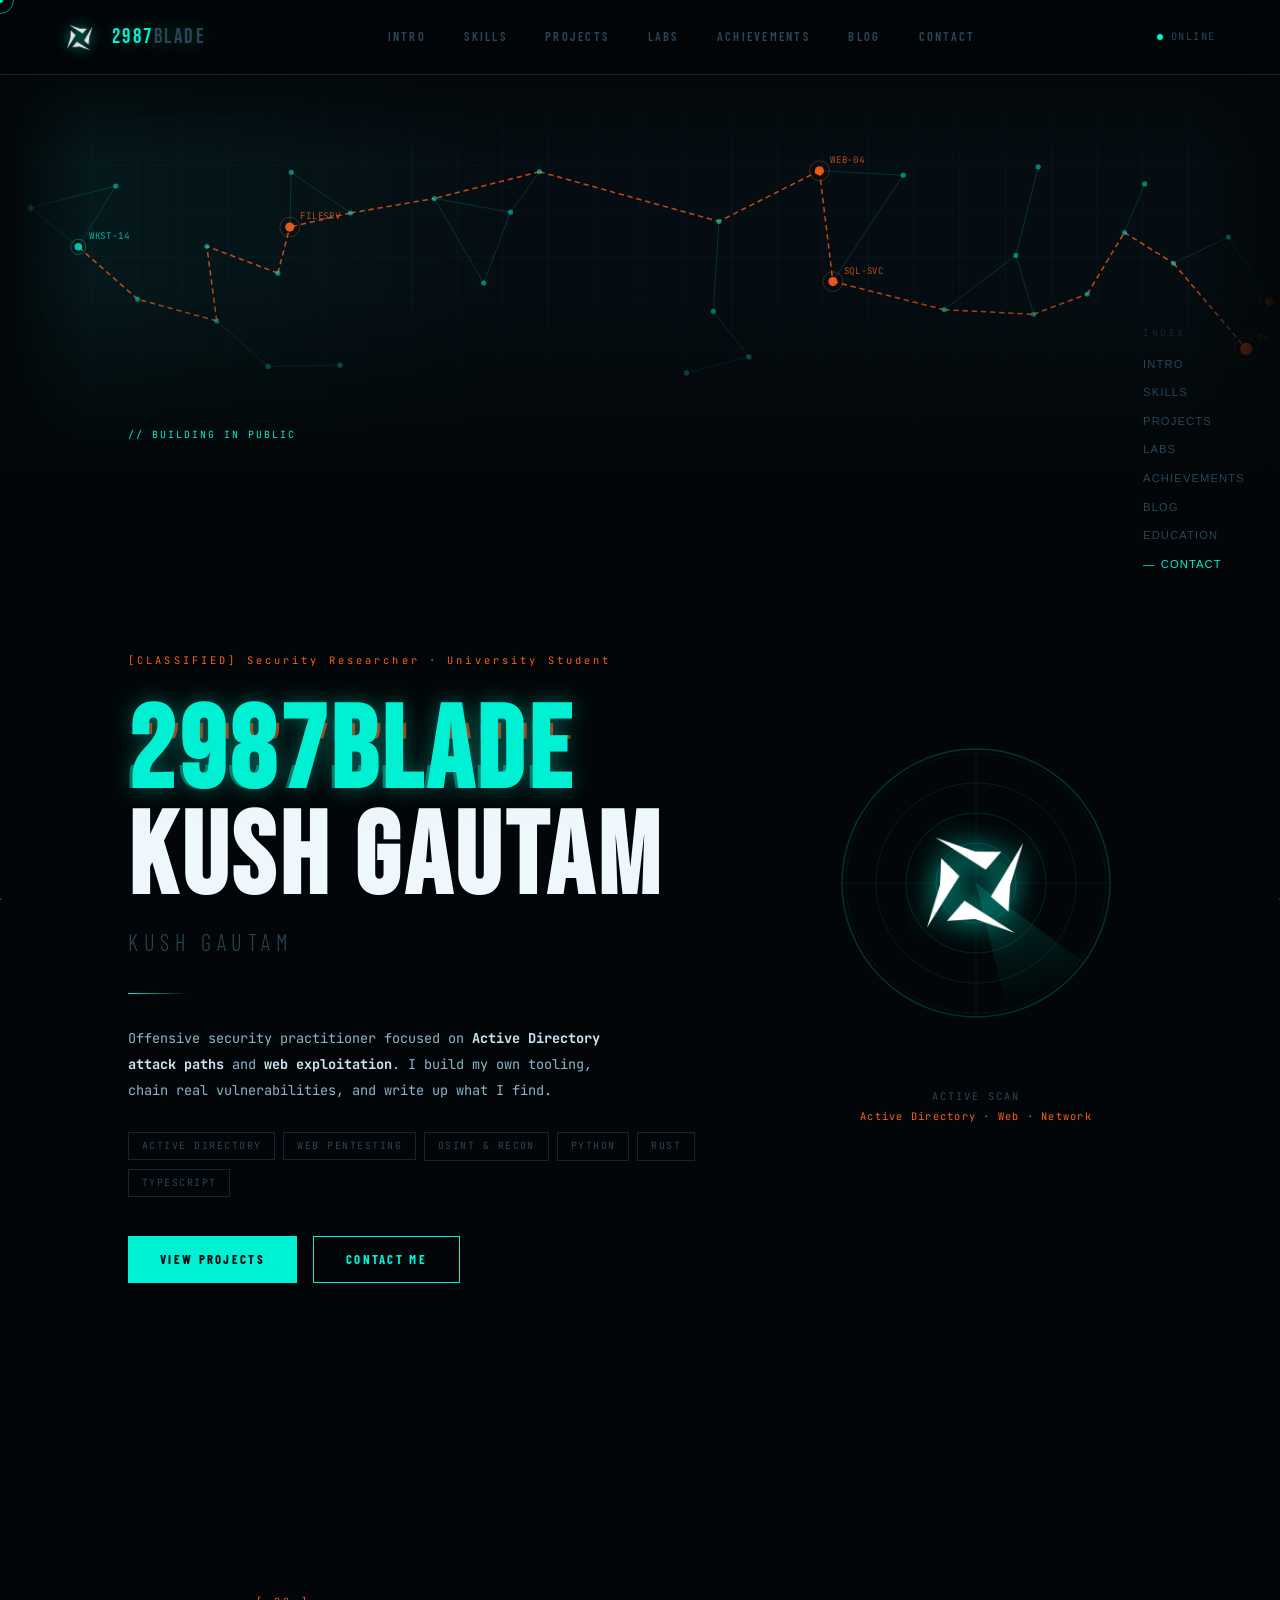
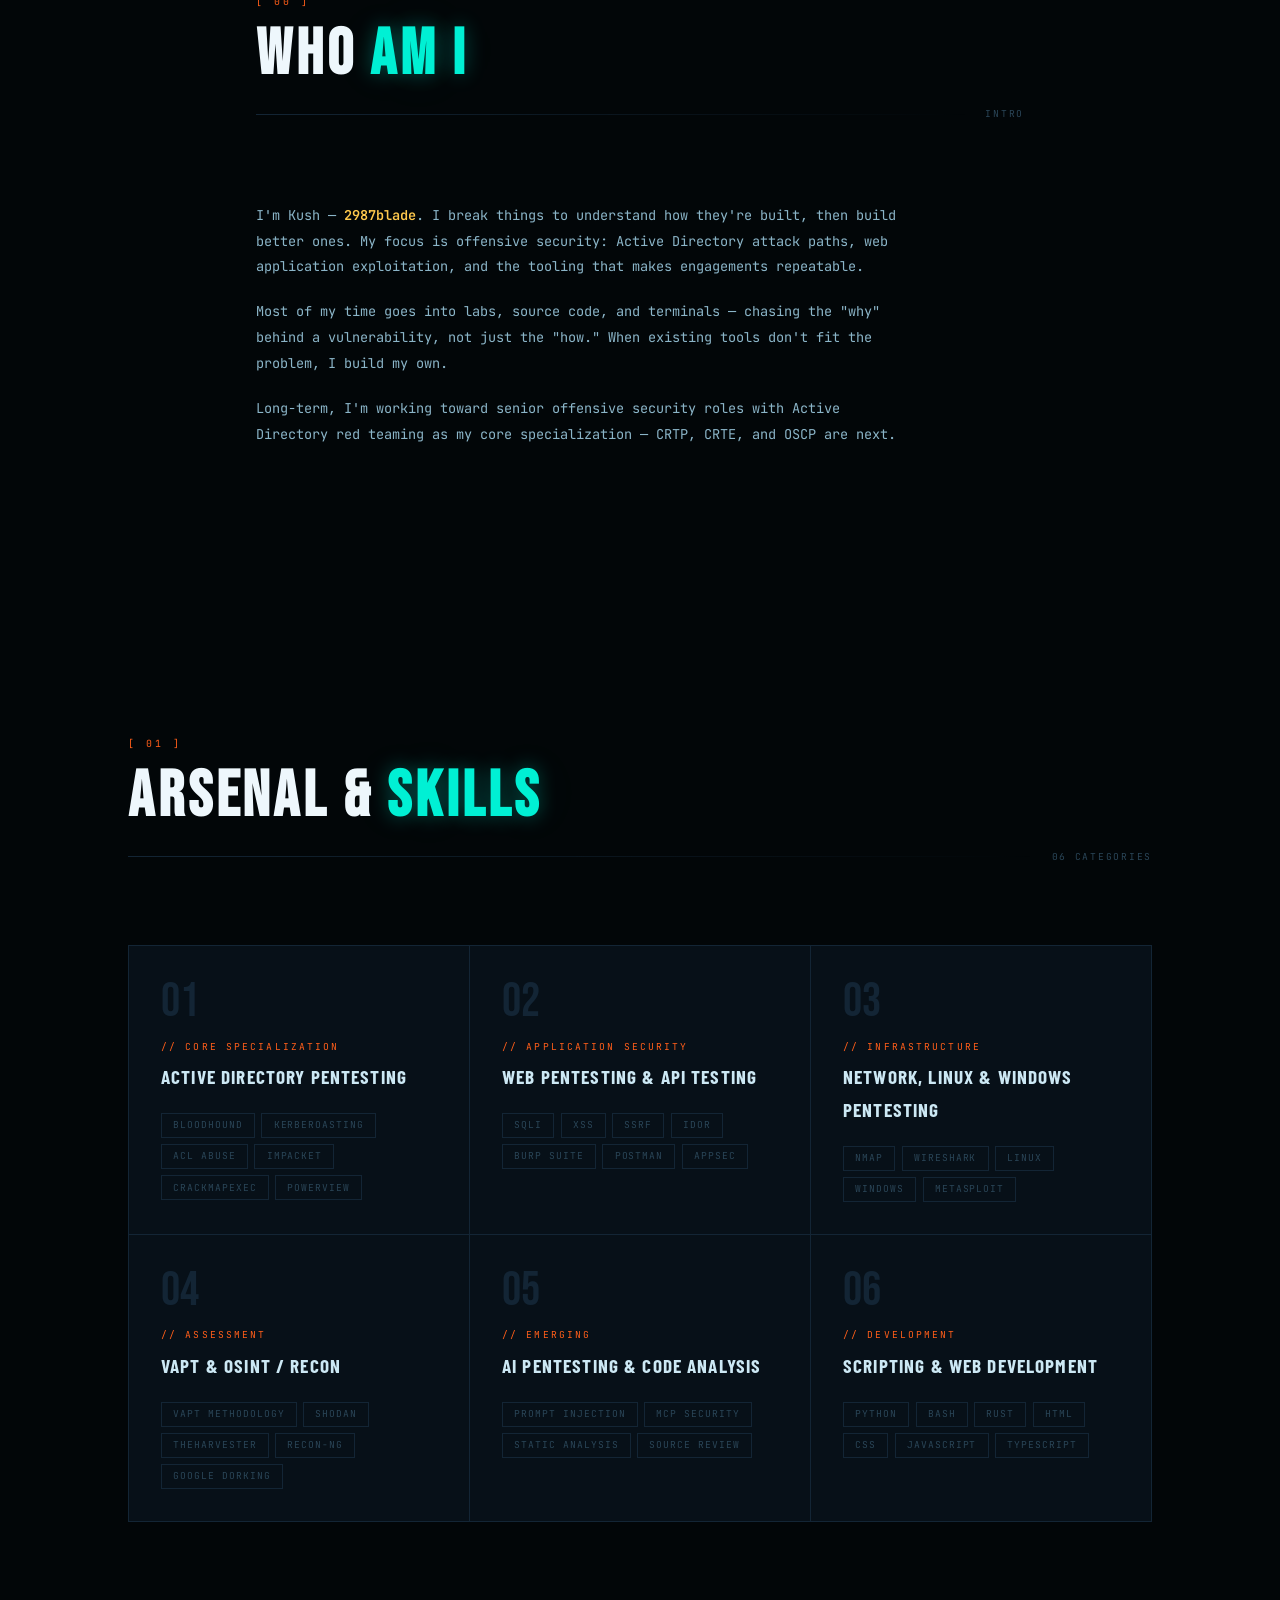
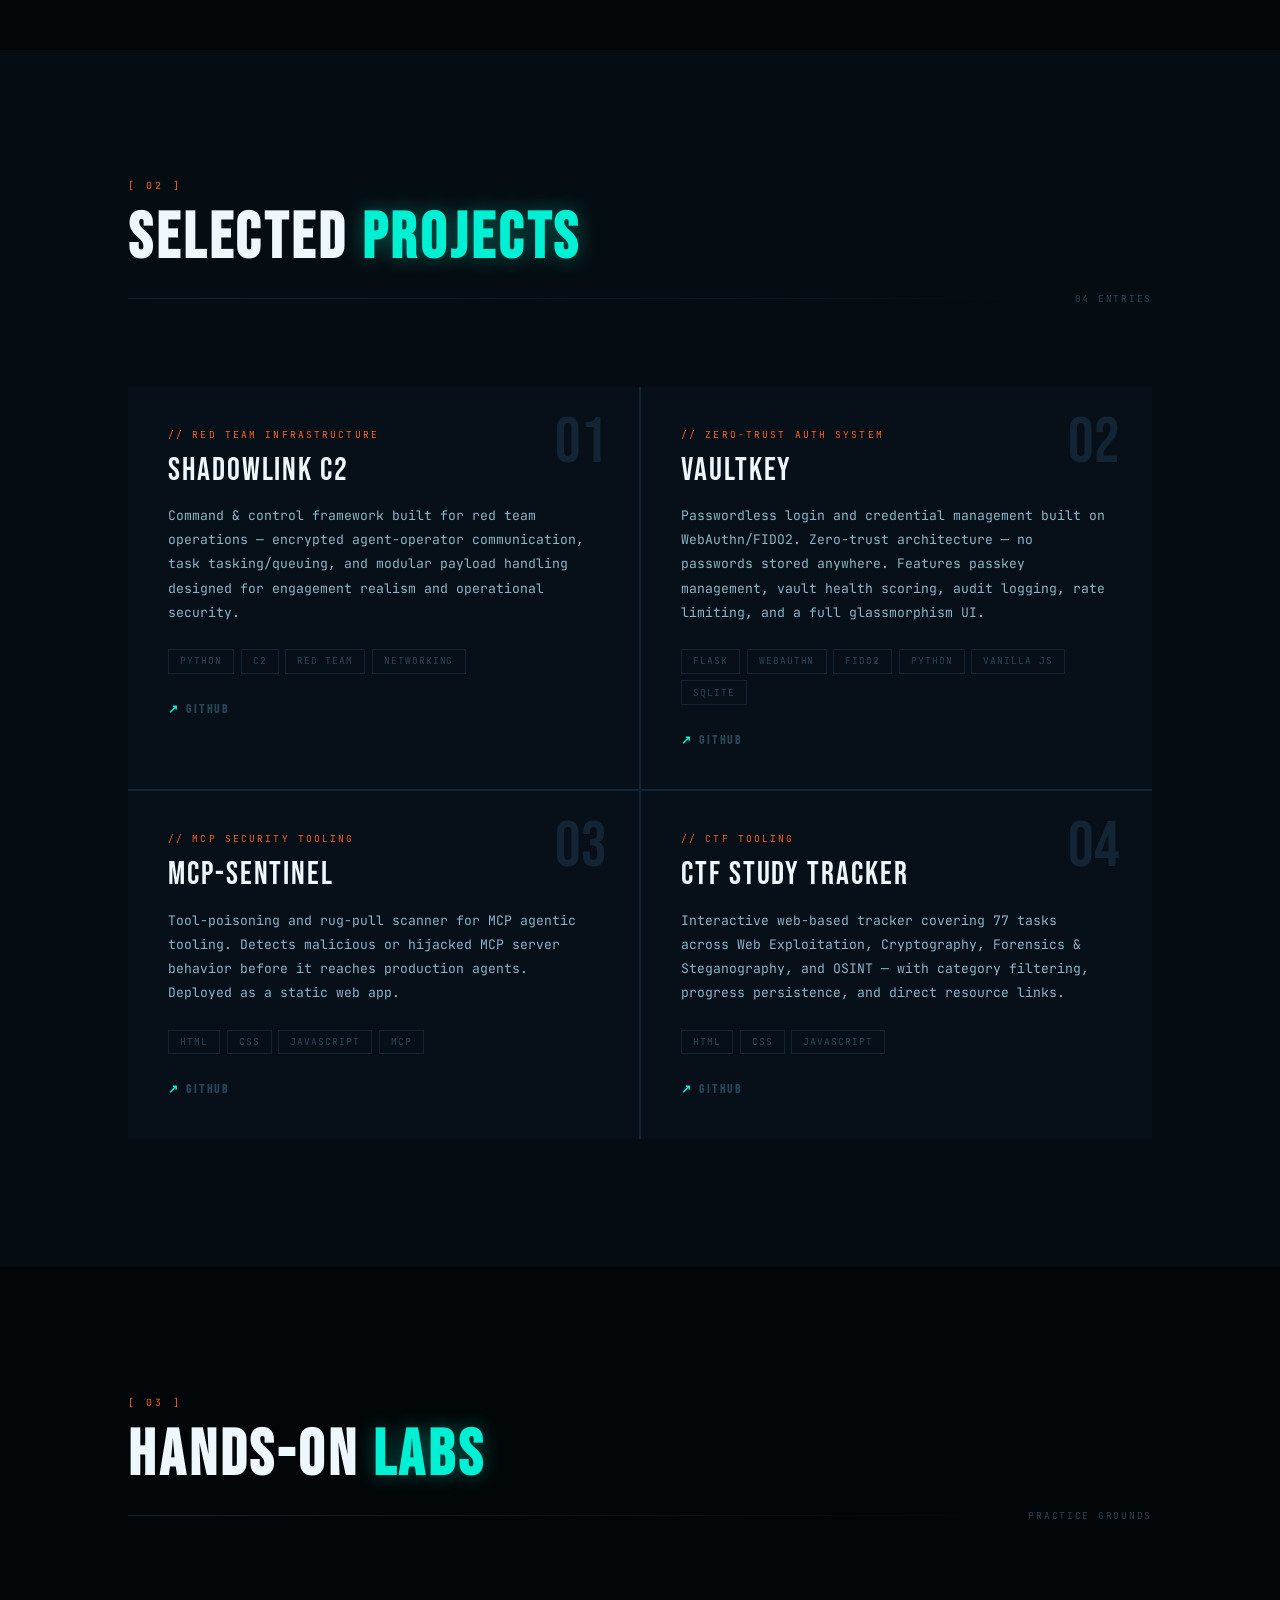
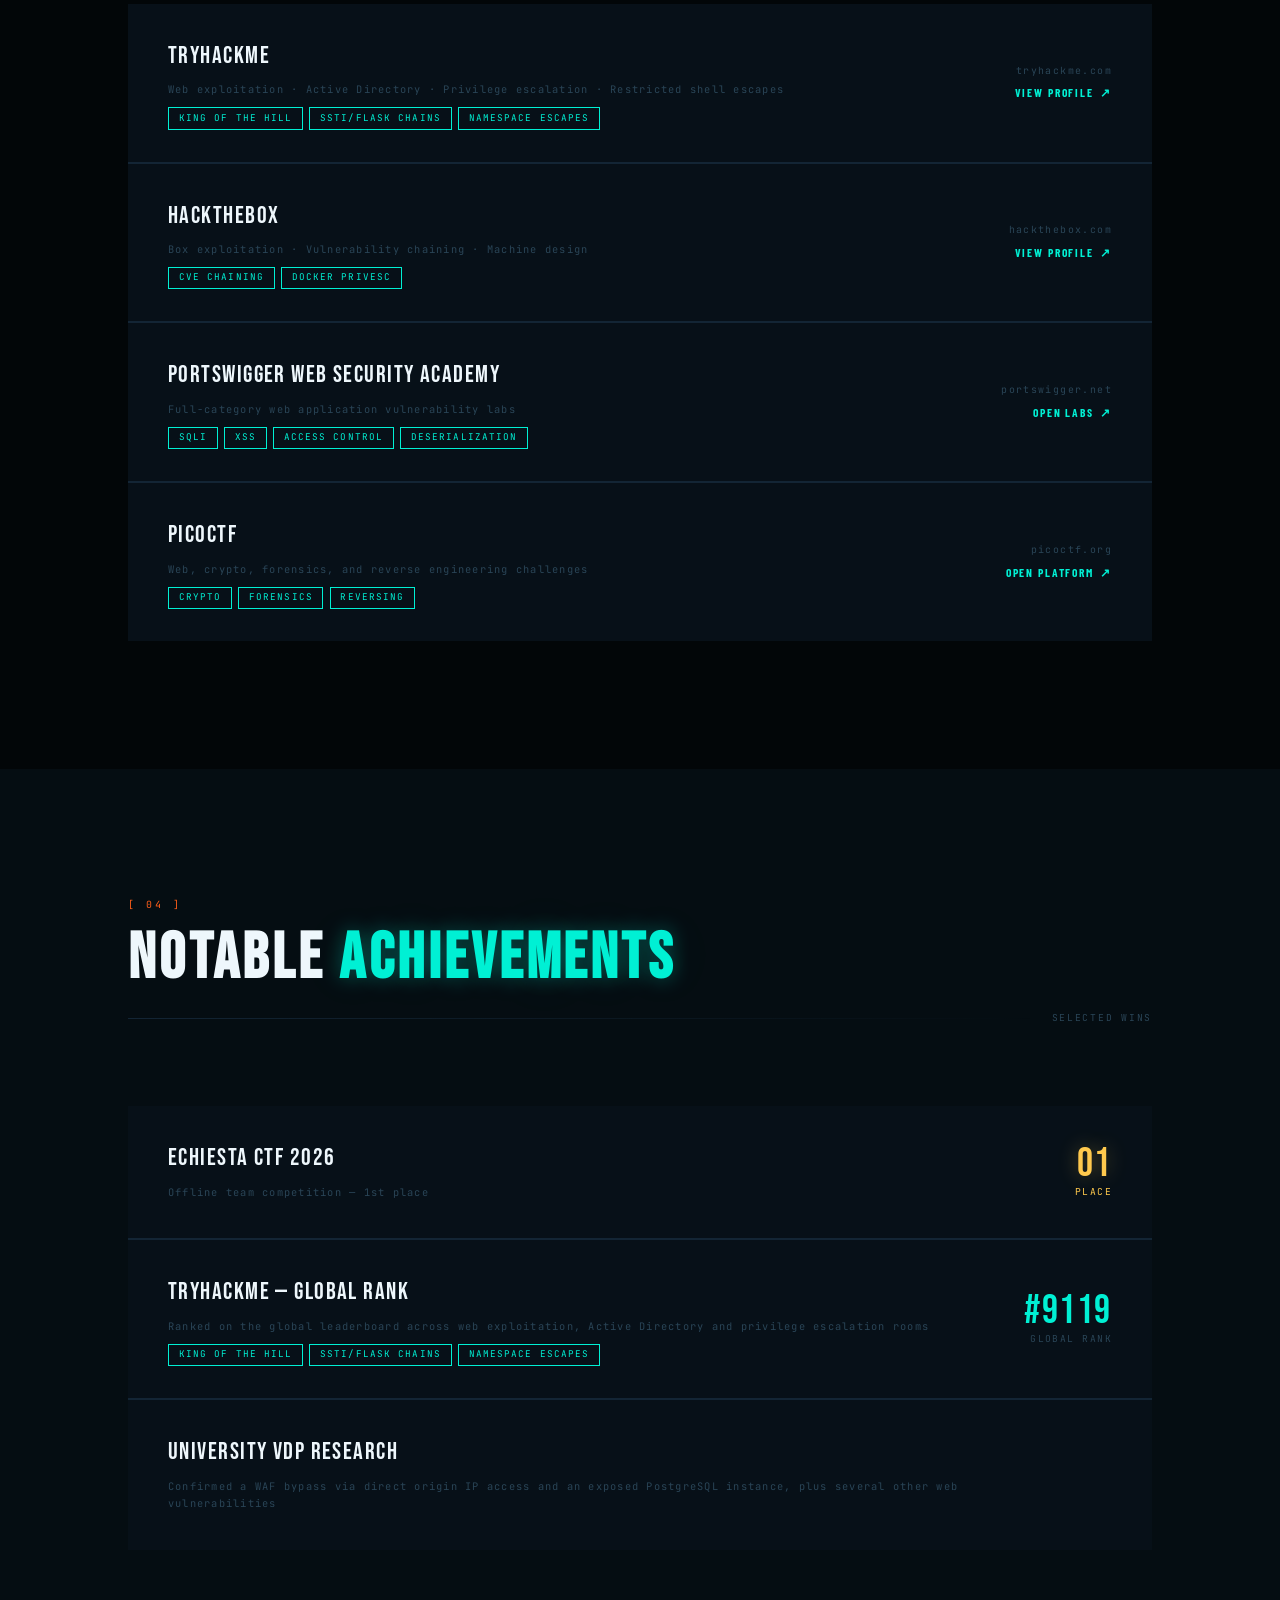
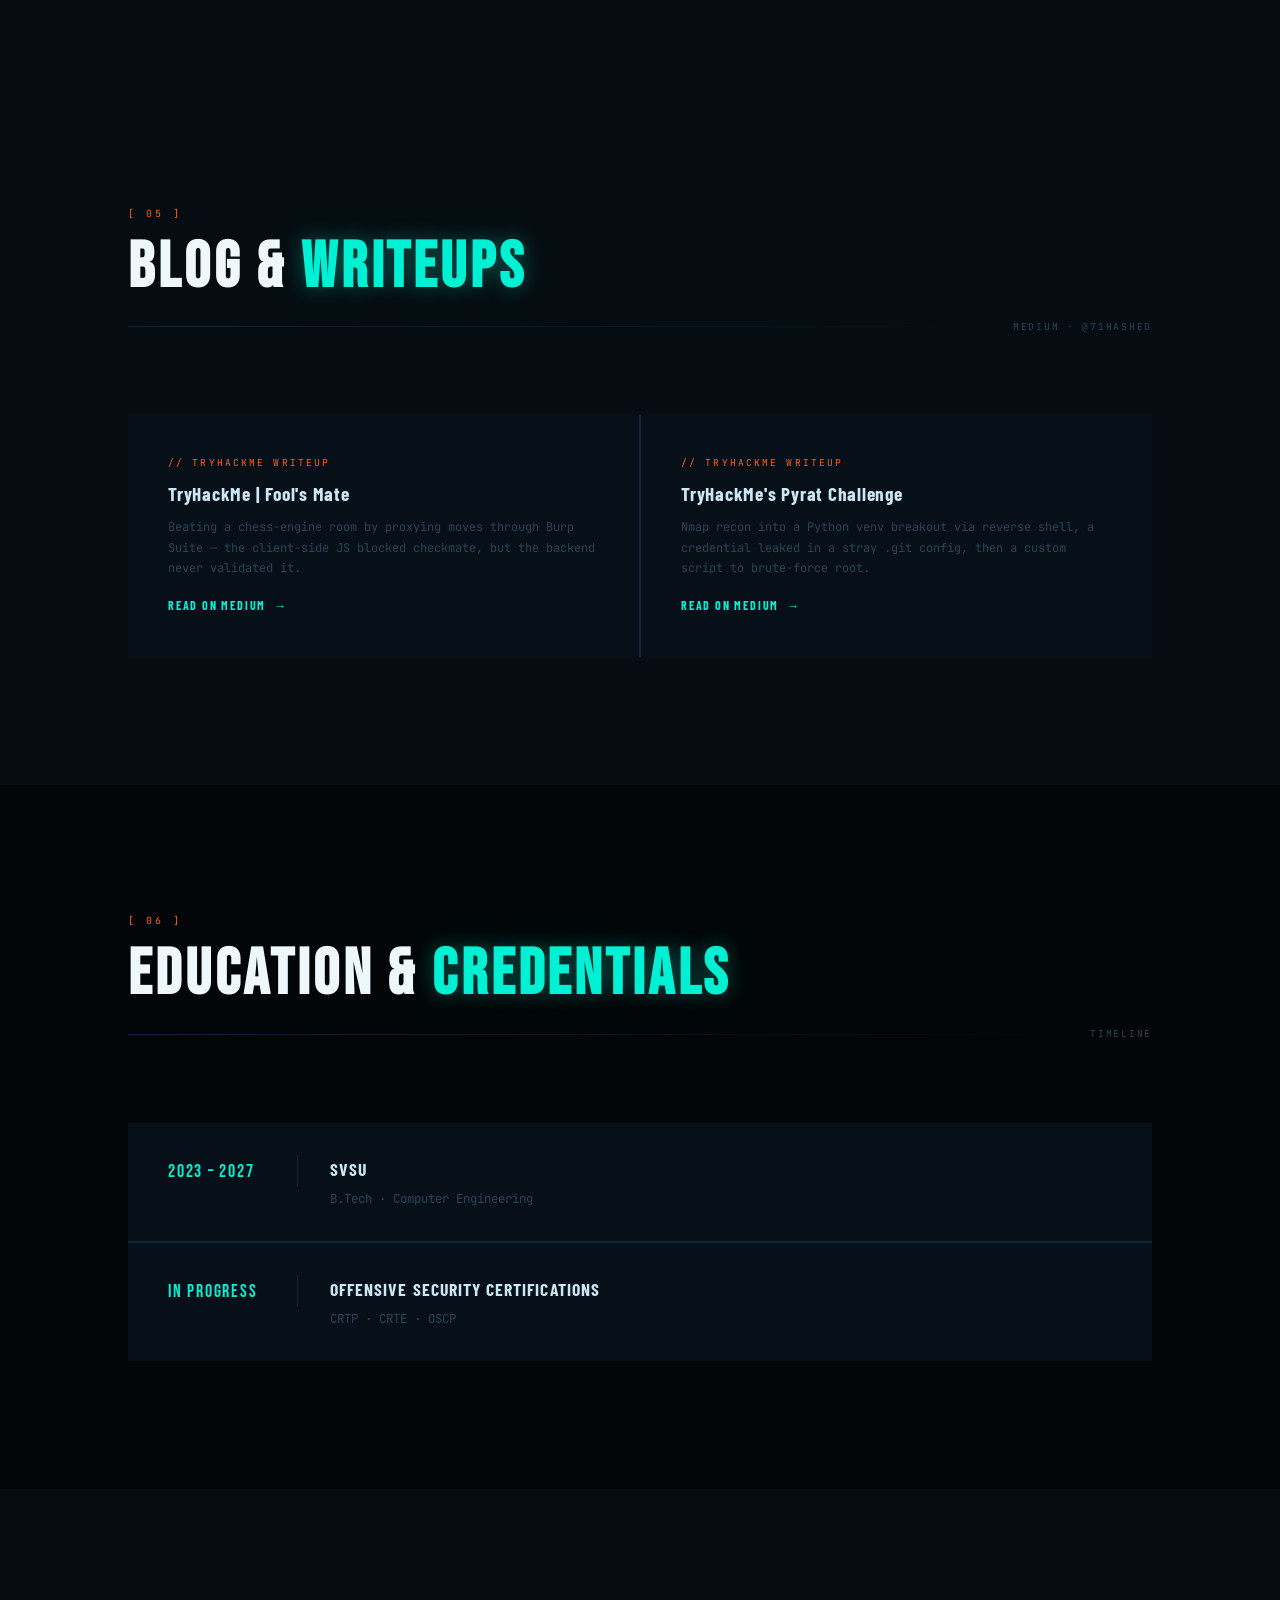
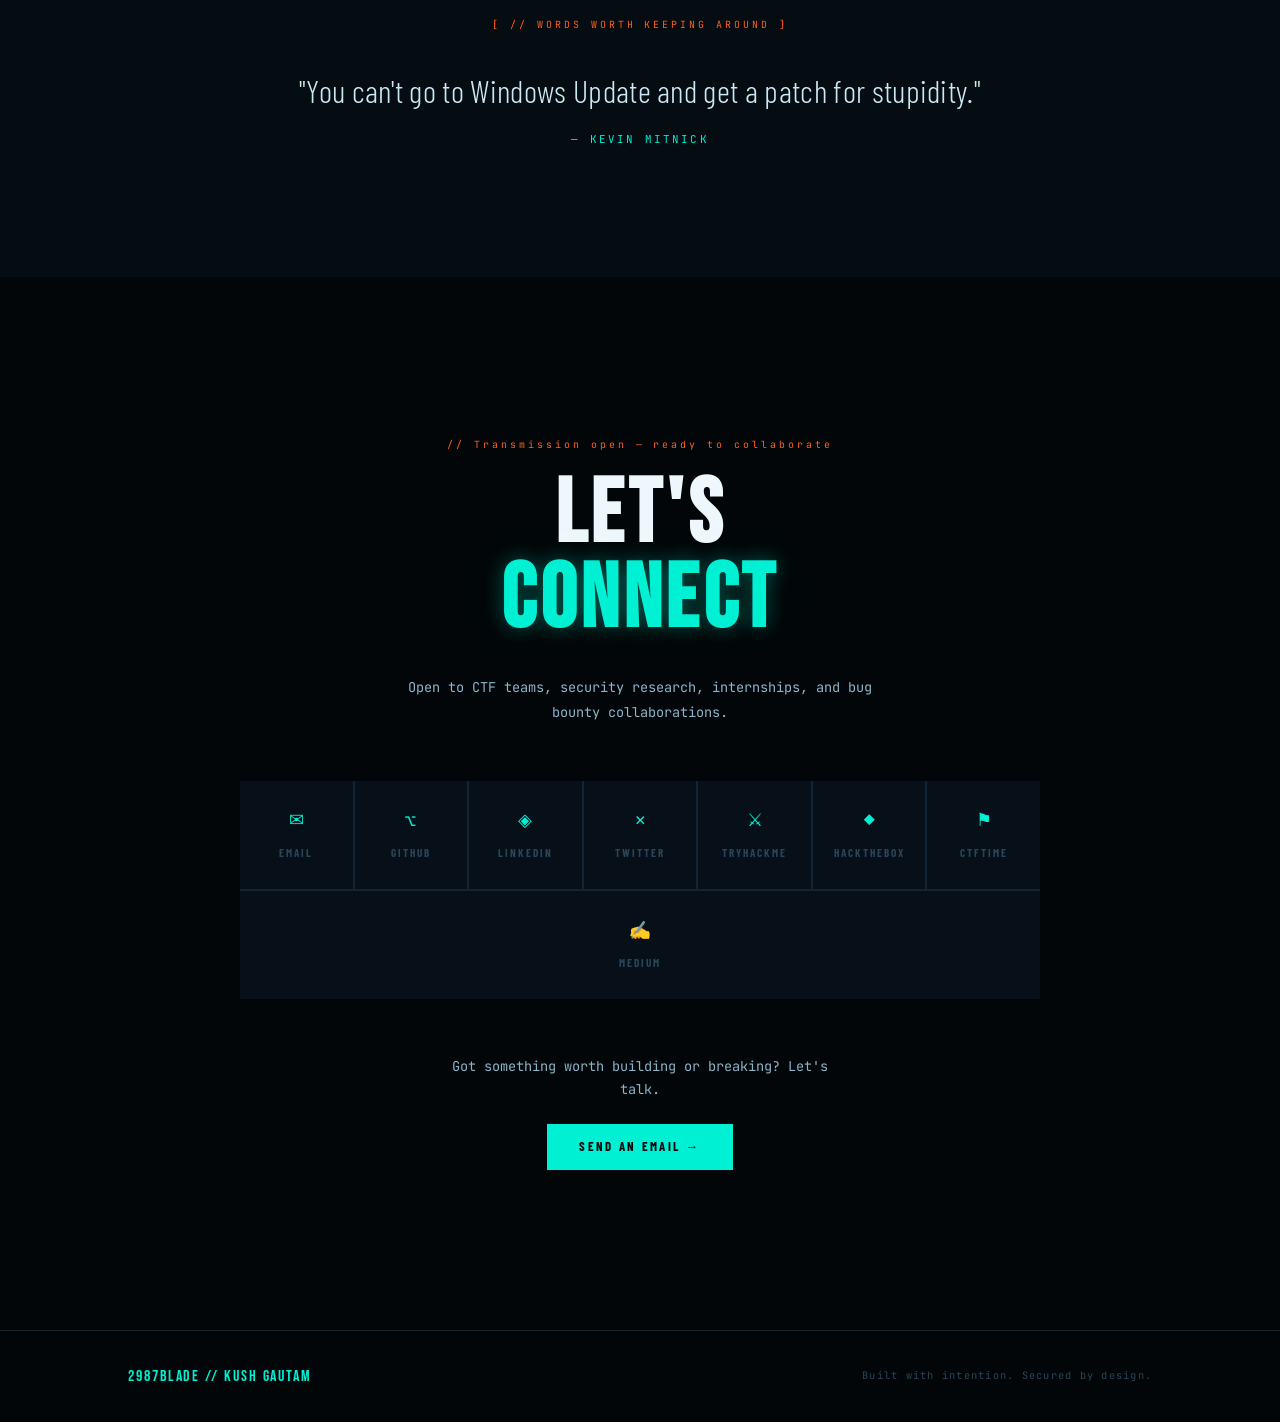
==== commit b214d4b7: "Add files via upload" ====
--- a/index.html
+++ b/index.html
@@ -9,6 +9,7 @@
 <link rel="stylesheet" href="styles.css"/>
 </head>
 <body>
+<div id="scroll-progress"></div>
 <canvas id="bg-canvas"></canvas>
 <div id="scanline"></div>
 <div id="cur"></div>
@@ -16,18 +17,173 @@
 
 <nav>
   <div class="nav-id">
-    <img class="nav-logo" src="assets/logo.jpg" alt="logo"/>
+    <img class="nav-logo" src="[data-uri]" alt="logo"/>
     <span class="nav-blade">2987<span>blade</span></span>
   </div>
   <ul class="nav-links">
+    <li><a href="#intro">Intro</a></li>
     <li><a href="#skills">Skills</a></li>
     <li><a href="#projects">Projects</a></li>
-    <li><a href="#ctf">CTF</a></li>
+    <li><a href="#labs">Labs</a></li>
+    <li><a href="#achievements">Achievements</a></li>
     <li><a href="#blog">Blog</a></li>
     <li><a href="#contact">Contact</a></li>
   </ul>
   <div class="nav-status">ONLINE</div>
 </nav>
+
+<aside class="side-index">
+  <div class="si-label">INDEX</div>
+  <ul class="si-list">
+    <li><a href="#intro" data-sec="intro">Intro</a></li>
+    <li><a href="#skills" data-sec="skills">Skills</a></li>
+    <li><a href="#projects" data-sec="projects">Projects</a></li>
+    <li><a href="#labs" data-sec="labs">Labs</a></li>
+    <li><a href="#achievements" data-sec="achievements">Achievements</a></li>
+    <li><a href="#blog" data-sec="blog">Blog</a></li>
+    <li><a href="#education" data-sec="education">Education</a></li>
+    <li><a href="#contact" data-sec="contact">Contact</a></li>
+  </ul>
+</aside>
+
+<section id="banner">
+  <div class="banner-wrap">
+    <!-- Embedded attack-path graph banner (no external file needed).
+         To use a real photo instead, replace this <svg> block with:
+         <img class="banner-img" src="assets/your-photo.jpg" alt="banner"/> -->
+    <svg class="banner-svg" viewBox="0 0 1800 520" preserveAspectRatio="xMidYMid slice" xmlns="http://www.w3.org/2000/svg">
+<rect width="1800" height="520" fill="#050d12"/>
+<line x1="0" y1="0" x2="0" y2="520" stroke="#132535" stroke-width="1" opacity="0.35"/>
+<line x1="60" y1="0" x2="60" y2="520" stroke="#132535" stroke-width="1" opacity="0.35"/>
+<line x1="120" y1="0" x2="120" y2="520" stroke="#132535" stroke-width="1" opacity="0.35"/>
+<line x1="180" y1="0" x2="180" y2="520" stroke="#132535" stroke-width="1" opacity="0.35"/>
+<line x1="240" y1="0" x2="240" y2="520" stroke="#132535" stroke-width="1" opacity="0.35"/>
+<line x1="300" y1="0" x2="300" y2="520" stroke="#132535" stroke-width="1" opacity="0.35"/>
+<line x1="360" y1="0" x2="360" y2="520" stroke="#132535" stroke-width="1" opacity="0.35"/>
+<line x1="420" y1="0" x2="420" y2="520" stroke="#132535" stroke-width="1" opacity="0.35"/>
+<line x1="480" y1="0" x2="480" y2="520" stroke="#132535" stroke-width="1" opacity="0.35"/>
+<line x1="540" y1="0" x2="540" y2="520" stroke="#132535" stroke-width="1" opacity="0.35"/>
+<line x1="600" y1="0" x2="600" y2="520" stroke="#132535" stroke-width="1" opacity="0.35"/>
+<line x1="660" y1="0" x2="660" y2="520" stroke="#132535" stroke-width="1" opacity="0.35"/>
+<line x1="720" y1="0" x2="720" y2="520" stroke="#132535" stroke-width="1" opacity="0.35"/>
+<line x1="780" y1="0" x2="780" y2="520" stroke="#132535" stroke-width="1" opacity="0.35"/>
+<line x1="840" y1="0" x2="840" y2="520" stroke="#132535" stroke-width="1" opacity="0.35"/>
+<line x1="900" y1="0" x2="900" y2="520" stroke="#132535" stroke-width="1" opacity="0.35"/>
+<line x1="960" y1="0" x2="960" y2="520" stroke="#132535" stroke-width="1" opacity="0.35"/>
+<line x1="1020" y1="0" x2="1020" y2="520" stroke="#132535" stroke-width="1" opacity="0.35"/>
+<line x1="1080" y1="0" x2="1080" y2="520" stroke="#132535" stroke-width="1" opacity="0.35"/>
+<line x1="1140" y1="0" x2="1140" y2="520" stroke="#132535" stroke-width="1" opacity="0.35"/>
+<line x1="1200" y1="0" x2="1200" y2="520" stroke="#132535" stroke-width="1" opacity="0.35"/>
+<line x1="1260" y1="0" x2="1260" y2="520" stroke="#132535" stroke-width="1" opacity="0.35"/>
+<line x1="1320" y1="0" x2="1320" y2="520" stroke="#132535" stroke-width="1" opacity="0.35"/>
+<line x1="1380" y1="0" x2="1380" y2="520" stroke="#132535" stroke-width="1" opacity="0.35"/>
+<line x1="1440" y1="0" x2="1440" y2="520" stroke="#132535" stroke-width="1" opacity="0.35"/>
+<line x1="1500" y1="0" x2="1500" y2="520" stroke="#132535" stroke-width="1" opacity="0.35"/>
+<line x1="1560" y1="0" x2="1560" y2="520" stroke="#132535" stroke-width="1" opacity="0.35"/>
+<line x1="1620" y1="0" x2="1620" y2="520" stroke="#132535" stroke-width="1" opacity="0.35"/>
+<line x1="1680" y1="0" x2="1680" y2="520" stroke="#132535" stroke-width="1" opacity="0.35"/>
+<line x1="1740" y1="0" x2="1740" y2="520" stroke="#132535" stroke-width="1" opacity="0.35"/>
+<line x1="0" y1="0" x2="1800" y2="0" stroke="#132535" stroke-width="1" opacity="0.35"/>
+<line x1="0" y1="60" x2="1800" y2="60" stroke="#132535" stroke-width="1" opacity="0.35"/>
+<line x1="0" y1="120" x2="1800" y2="120" stroke="#132535" stroke-width="1" opacity="0.35"/>
+<line x1="0" y1="180" x2="1800" y2="180" stroke="#132535" stroke-width="1" opacity="0.35"/>
+<line x1="0" y1="240" x2="1800" y2="240" stroke="#132535" stroke-width="1" opacity="0.35"/>
+<line x1="0" y1="300" x2="1800" y2="300" stroke="#132535" stroke-width="1" opacity="0.35"/>
+<line x1="0" y1="360" x2="1800" y2="360" stroke="#132535" stroke-width="1" opacity="0.35"/>
+<line x1="0" y1="420" x2="1800" y2="420" stroke="#132535" stroke-width="1" opacity="0.35"/>
+<line x1="0" y1="480" x2="1800" y2="480" stroke="#132535" stroke-width="1" opacity="0.35"/>
+<line x1="99.8" y1="175.7" x2="211.7" y2="147.1" stroke="#00f0d4" stroke-width="1" opacity="0.22"/>
+<line x1="1562.8" y1="144.3" x2="1536.1" y2="208.1" stroke="#00f0d4" stroke-width="1" opacity="0.22"/>
+<line x1="961.2" y1="392.5" x2="1043.0" y2="371.4" stroke="#00f0d4" stroke-width="1" opacity="0.22"/>
+<line x1="344.2" y1="324.2" x2="411.6" y2="384.0" stroke="#00f0d4" stroke-width="1" opacity="0.22"/>
+<line x1="630.0" y1="163.5" x2="694.7" y2="274.6" stroke="#00f0d4" stroke-width="1" opacity="0.22"/>
+<line x1="1672.7" y1="214.2" x2="1600.6" y2="248.5" stroke="#00f0d4" stroke-width="1" opacity="0.22"/>
+<line x1="1153.3" y1="272.6" x2="1245.7" y2="132.8" stroke="#00f0d4" stroke-width="1" opacity="0.22"/>
+<line x1="694.7" y1="274.6" x2="730.0" y2="181.4" stroke="#00f0d4" stroke-width="1" opacity="0.22"/>
+<line x1="99.8" y1="175.7" x2="162.4" y2="226.9" stroke="#00f0d4" stroke-width="1" opacity="0.22"/>
+<line x1="1727.3" y1="299.2" x2="1696.1" y2="361.0" stroke="#00f0d4" stroke-width="1" opacity="0.22"/>
+<line x1="996.2" y1="311.7" x2="1043.0" y2="371.4" stroke="#00f0d4" stroke-width="1" opacity="0.22"/>
+<line x1="440.1" y1="201.0" x2="442.1" y2="129.0" stroke="#00f0d4" stroke-width="1" opacity="0.22"/>
+<line x1="768.0" y1="128.3" x2="730.0" y2="181.4" stroke="#00f0d4" stroke-width="1" opacity="0.22"/>
+<line x1="1135.6" y1="127.0" x2="1245.7" y2="132.8" stroke="#00f0d4" stroke-width="1" opacity="0.22"/>
+<line x1="1416.8" y1="315.5" x2="1393.6" y2="238.2" stroke="#00f0d4" stroke-width="1" opacity="0.22"/>
+<line x1="519.8" y1="182.5" x2="442.1" y2="129.0" stroke="#00f0d4" stroke-width="1" opacity="0.22"/>
+<line x1="630.0" y1="163.5" x2="730.0" y2="181.4" stroke="#00f0d4" stroke-width="1" opacity="0.22"/>
+<line x1="1299.6" y1="309.5" x2="1393.6" y2="238.2" stroke="#00f0d4" stroke-width="1" opacity="0.22"/>
+<line x1="506.2" y1="382.3" x2="411.6" y2="384.0" stroke="#00f0d4" stroke-width="1" opacity="0.22"/>
+<line x1="996.2" y1="311.7" x2="1003.7" y2="193.6" stroke="#00f0d4" stroke-width="1" opacity="0.22"/>
+<line x1="211.7" y1="147.1" x2="162.4" y2="226.9" stroke="#00f0d4" stroke-width="1" opacity="0.22"/>
+<line x1="1672.7" y1="214.2" x2="1727.3" y2="299.2" stroke="#00f0d4" stroke-width="1" opacity="0.22"/>
+<line x1="1422.9" y1="121.8" x2="1393.6" y2="238.2" stroke="#00f0d4" stroke-width="1" opacity="0.22"/>
+<line class="crit-edge" x1="344.2" y1="324.2" x2="240.3" y2="295.7" stroke="#ff5e1a" stroke-width="2" opacity="0.75"/>
+<line class="crit-edge" x1="768.0" y1="128.3" x2="630.0" y2="163.5" stroke="#ff5e1a" stroke-width="2" opacity="0.75"/>
+<line class="crit-edge" x1="1135.6" y1="127.0" x2="1153.3" y2="272.6" stroke="#ff5e1a" stroke-width="2" opacity="0.75"/>
+<line class="crit-edge" x1="1416.8" y1="315.5" x2="1487.3" y2="289.0" stroke="#ff5e1a" stroke-width="2" opacity="0.75"/>
+<line class="crit-edge" x1="1299.6" y1="309.5" x2="1153.3" y2="272.6" stroke="#ff5e1a" stroke-width="2" opacity="0.75"/>
+<line class="crit-edge" x1="1600.6" y1="248.5" x2="1696.1" y2="361.0" stroke="#ff5e1a" stroke-width="2" opacity="0.75"/>
+<line class="crit-edge" x1="344.2" y1="324.2" x2="331.2" y2="226.2" stroke="#ff5e1a" stroke-width="2" opacity="0.75"/>
+<line class="crit-edge" x1="240.3" y1="295.7" x2="162.4" y2="226.9" stroke="#ff5e1a" stroke-width="2" opacity="0.75"/>
+<line class="crit-edge" x1="424.5" y1="261.5" x2="440.1" y2="201.0" stroke="#ff5e1a" stroke-width="2" opacity="0.75"/>
+<line class="crit-edge" x1="424.5" y1="261.5" x2="331.2" y2="226.2" stroke="#ff5e1a" stroke-width="2" opacity="0.75"/>
+<line class="crit-edge" x1="519.8" y1="182.5" x2="440.1" y2="201.0" stroke="#ff5e1a" stroke-width="2" opacity="0.75"/>
+<line class="crit-edge" x1="1299.6" y1="309.5" x2="1416.8" y2="315.5" stroke="#ff5e1a" stroke-width="2" opacity="0.75"/>
+<line class="crit-edge" x1="519.8" y1="182.5" x2="630.0" y2="163.5" stroke="#ff5e1a" stroke-width="2" opacity="0.75"/>
+<line class="crit-edge" x1="1487.3" y1="289.0" x2="1536.1" y2="208.1" stroke="#ff5e1a" stroke-width="2" opacity="0.75"/>
+<line class="crit-edge" x1="768.0" y1="128.3" x2="1003.7" y2="193.6" stroke="#ff5e1a" stroke-width="2" opacity="0.75"/>
+<line class="crit-edge" x1="1135.6" y1="127.0" x2="1003.7" y2="193.6" stroke="#ff5e1a" stroke-width="2" opacity="0.75"/>
+<line class="crit-edge" x1="1536.1" y1="208.1" x2="1600.6" y2="248.5" stroke="#ff5e1a" stroke-width="2" opacity="0.75"/>
+<circle cx="519.8" cy="182.5" r="3.4" fill="#00f0d4" opacity="0.5"/>
+<circle cx="1299.6" cy="309.5" r="3.4" fill="#00f0d4" opacity="0.5"/>
+<circle cx="1562.8" cy="144.3" r="3.4" fill="#00f0d4" opacity="0.5"/>
+<circle cx="768.0" cy="128.3" r="3.4" fill="#00f0d4" opacity="0.5"/>
+<circle cx="424.5" cy="261.5" r="3.4" fill="#00f0d4" opacity="0.5"/>
+<circle cx="99.8" cy="175.7" r="3.4" fill="#00f0d4" opacity="0.5"/>
+<circle cx="1422.9" cy="121.8" r="3.4" fill="#00f0d4" opacity="0.5"/>
+<circle cx="1416.8" cy="315.5" r="3.4" fill="#00f0d4" opacity="0.5"/>
+<circle cx="630.0" cy="163.5" r="3.4" fill="#00f0d4" opacity="0.5"/>
+<circle cx="1672.7" cy="214.2" r="3.4" fill="#00f0d4" opacity="0.5"/>
+<circle cx="211.7" cy="147.1" r="3.4" fill="#00f0d4" opacity="0.5"/>
+<circle cx="1487.3" cy="289.0" r="3.4" fill="#00f0d4" opacity="0.5"/>
+<circle cx="961.2" cy="392.5" r="3.4" fill="#00f0d4" opacity="0.5"/>
+<circle cx="694.7" cy="274.6" r="3.4" fill="#00f0d4" opacity="0.5"/>
+<circle cx="1245.7" cy="132.8" r="3.4" fill="#00f0d4" opacity="0.5"/>
+<circle cx="506.2" cy="382.3" r="3.4" fill="#00f0d4" opacity="0.5"/>
+<circle cx="344.2" cy="324.2" r="3.4" fill="#00f0d4" opacity="0.5"/>
+<circle cx="331.2" cy="226.2" r="3.4" fill="#00f0d4" opacity="0.5"/>
+<circle cx="996.2" cy="311.7" r="3.4" fill="#00f0d4" opacity="0.5"/>
+<circle cx="442.1" cy="129.0" r="3.4" fill="#00f0d4" opacity="0.5"/>
+<circle cx="411.6" cy="384.0" r="3.4" fill="#00f0d4" opacity="0.5"/>
+<circle cx="1536.1" cy="208.1" r="3.4" fill="#00f0d4" opacity="0.5"/>
+<circle cx="1600.6" cy="248.5" r="3.4" fill="#00f0d4" opacity="0.5"/>
+<circle cx="1003.7" cy="193.6" r="3.4" fill="#00f0d4" opacity="0.5"/>
+<circle cx="1043.0" cy="371.4" r="3.4" fill="#00f0d4" opacity="0.5"/>
+<circle cx="730.0" cy="181.4" r="3.4" fill="#00f0d4" opacity="0.5"/>
+<circle cx="240.3" cy="295.7" r="3.4" fill="#00f0d4" opacity="0.5"/>
+<circle cx="1393.6" cy="238.2" r="3.4" fill="#00f0d4" opacity="0.5"/>
+<circle cx="162.4" cy="226.9" r="10" fill="none" stroke="#00f0d4" stroke-width="1.2" opacity="0.4"/>
+<circle cx="162.4" cy="226.9" r="5" fill="#00f0d4" opacity="0.9"/>
+<circle cx="1135.6" cy="127.0" r="13" fill="none" stroke="#ff5e1a" stroke-width="1.2" opacity="0.3"/>
+<circle cx="1135.6" cy="127.0" r="6" fill="#ff5e1a" opacity="0.9"/>
+<circle cx="440.1" cy="201.0" r="13" fill="none" stroke="#ff5e1a" stroke-width="1.2" opacity="0.3"/>
+<circle cx="440.1" cy="201.0" r="6" fill="#ff5e1a" opacity="0.9"/>
+<circle class="da-ring" cx="1696.1" cy="361.0" r="15" fill="none" stroke="#ff5e1a" stroke-width="1.2" opacity="0.3"/>
+<circle class="da-ring" cx="1696.1" cy="361.0" r="20" fill="none" stroke="#ff5e1a" stroke-width="1" opacity="0.15"/>
+<circle cx="1696.1" cy="361.0" r="8" fill="#ff5e1a" opacity="0.9"/>
+<circle cx="1727.3" cy="299.2" r="13" fill="none" stroke="#ff5e1a" stroke-width="1.2" opacity="0.3"/>
+<circle cx="1727.3" cy="299.2" r="6" fill="#ff5e1a" opacity="0.9"/>
+<circle cx="1153.3" cy="272.6" r="13" fill="none" stroke="#ff5e1a" stroke-width="1.2" opacity="0.3"/>
+<circle cx="1153.3" cy="272.6" r="6" fill="#ff5e1a" opacity="0.9"/>
+<text x="176.4" y="216.9" font-family="JetBrains Mono, monospace" font-size="12" letter-spacing="1" fill="#00f0d4" opacity="0.75">WKST-14</text>
+<text x="1710.1" y="351.0" font-family="JetBrains Mono, monospace" font-size="12" letter-spacing="1" fill="#ff5e1a" opacity="0.75">DA</text>
+<text x="1167.3" y="262.6" font-family="JetBrains Mono, monospace" font-size="12" letter-spacing="1" fill="#ff5e1a" opacity="0.75">SQL-SVC</text>
+<text x="1149.6" y="117.0" font-family="JetBrains Mono, monospace" font-size="12" letter-spacing="1" fill="#ff5e1a" opacity="0.75">WEB-04</text>
+<text x="1741.3" y="289.2" font-family="JetBrains Mono, monospace" font-size="12" letter-spacing="1" fill="#ff5e1a" opacity="0.75">DC01</text>
+<text x="454.1" y="191.0" font-family="JetBrains Mono, monospace" font-size="12" letter-spacing="1" fill="#ff5e1a" opacity="0.75">FILESRV</text>
+</svg>
+    <div class="banner-fade"></div>
+    <div class="banner-tag">// Building in public</div>
+  </div>
+</section>
 
 <section id="hero">
   <div class="hero-l">
@@ -39,19 +195,17 @@
     <p class="hero-realname">Kush Gautam</p>
     <div class="hero-divider"></div>
     <p class="hero-desc">
-      Offensive security practitioner. CTF competitor. Zero-trust architect.<br/>
-      Ranked <span class="hl">#1 in India on TryHackMe</span> and
-      <strong>Top 1% globally</strong> (world rank 10,864). Recently
-      <strong>won Echiesta CTF 2026</strong> offline.
+      Offensive security practitioner focused on <strong>Active Directory attack paths</strong>
+      and <strong>web exploitation</strong>. I build my own tooling, chain real vulnerabilities,
+      and write up what I find.
     </p>
     <div class="hero-tags">
-      <span class="htag">Web Exploitation</span>
-      <span class="htag">Cryptography</span>
-      <span class="htag">Forensics</span>
-      <span class="htag">OSINT</span>
-      <span class="htag">Bash</span>
+      <span class="htag">Active Directory</span>
+      <span class="htag">Web Pentesting</span>
+      <span class="htag">OSINT & Recon</span>
       <span class="htag">Python</span>
-      <span class="htag">Flask</span>
+      <span class="htag">Rust</span>
+      <span class="htag">TypeScript</span>
     </div>
     <div class="hero-cta">
       <a href="#projects" class="btn btn-primary"><span>View Projects</span></a>
@@ -61,17 +215,26 @@
   <div class="hero-r">
     <div class="radar-wrap">
       <canvas id="radar-canvas" width="340" height="340"></canvas>
-      <img class="radar-logo" src="assets/logo.jpg" alt="logo"/>
+      <img class="radar-logo" src="[data-uri]" alt="logo"/>
     </div>
     <div class="hero-bigstat">
-      <div class="hero-bigstat-num">#1 🇮🇳</div>
-      <div class="hero-bigstat-label">India Rank — TryHackMe</div>
-      <div class="hero-bigstat-sub">Top 1% Global · World Rank 10,864</div>
-    </div>
-    <div class="hero-statrow">
-      <div class="hsr"><div class="hsr-n">231</div><div class="hsr-l">Rooms Done</div></div>
-      <div class="hsr"><div class="hsr-n">29</div><div class="hsr-l">Badges</div></div>
-      <div class="hsr"><div class="hsr-n">222🔥</div><div class="hsr-l">Day Streak</div></div>
+      <div class="hero-bigstat-label">Active Scan</div>
+      <div class="hero-bigstat-sub">Active Directory · Web · Network</div>
+    </div>
+  </div>
+</section>
+
+<section id="intro">
+  <div class="wrap">
+    <div class="sh reveal">
+      <div class="sh-eyebrow">00</div>
+      <h2 class="sh-title">Who <em>Am I</em></h2>
+      <div class="sh-rule"><div class="sh-rule-line"></div><span class="sh-rule-count">INTRO</span></div>
+    </div>
+    <div class="intro-body reveal">
+      <p>I'm Kush — <span class="hl">2987blade</span>. I break things to understand how they're built, then build better ones. My focus is offensive security: Active Directory attack paths, web application exploitation, and the tooling that makes engagements repeatable.</p>
+      <p>Most of my time goes into labs, source code, and terminals — chasing the "why" behind a vulnerability, not just the "how." When existing tools don't fit the problem, I build my own.</p>
+      <p>Long-term, I'm working toward senior offensive security roles with Active Directory red teaming as my core specialization — CRTP, CRTE, and OSCP are next.</p>
     </div>
   </div>
 </section>
@@ -84,12 +247,12 @@
       <div class="sh-rule"><div class="sh-rule-line"></div><span class="sh-rule-count">06 CATEGORIES</span></div>
     </div>
     <div class="skill-layout">
-      <div class="sk reveal"><div class="sk-num">01</div><div class="sk-cat">// Offensive Security</div><div class="sk-name">Penetration Testing</div><div class="tags"><span class="tag">nmap</span><span class="tag">Rustscan</span><span class="tag">Burp Suite</span><span class="tag">Metasploit</span><span class="tag">SQLMap</span><span class="tag">Gobuster</span><span class="tag">Hydra</span><span class="tag">John the Ripper</span></div></div>
-      <div class="sk reveal"><div class="sk-num">02</div><div class="sk-cat">// Application Security</div><div class="sk-name">Web Security</div><div class="tags"><span class="tag">SQLi</span><span class="tag">XSS</span><span class="tag">SSRF</span><span class="tag">IDOR</span><span class="tag">LFI/RFI</span><span class="tag">CSRF</span><span class="tag">JWT</span><span class="tag">PortSwigger Labs</span></div></div>
-      <div class="sk reveal"><div class="sk-num">03</div><div class="sk-cat">// Cryptanalysis</div><div class="sk-name">Cryptography</div><div class="tags"><span class="tag">RSA</span><span class="tag">AES</span><span class="tag">XOR</span><span class="tag">Hash Cracking</span><span class="tag">CryptoHack</span><span class="tag">PyCryptodome</span></div></div>
-      <div class="sk reveal"><div class="sk-num">04</div><div class="sk-cat">// Investigation</div><div class="sk-name">Forensics &amp; Stego</div><div class="tags"><span class="tag">Wireshark</span><span class="tag">Steghide</span><span class="tag">ExifTool</span><span class="tag">strings</span><span class="tag">file / xxd</span></div></div>
-      <div class="sk reveal"><div class="sk-num">05</div><div class="sk-cat">// Reconnaissance</div><div class="sk-name">OSINT</div><div class="tags"><span class="tag">Shodan</span><span class="tag">TheHarvester</span><span class="tag">Recon-ng</span><span class="tag">OSINT Framework</span><span class="tag">Google Dorking</span></div></div>
-      <div class="sk reveal"><div class="sk-num">06</div><div class="sk-cat">// Development</div><div class="sk-name">Programming &amp; Dev</div><div class="tags"><span class="tag">Python</span><span class="tag">Bash</span><span class="tag">Flask</span><span class="tag">JavaScript</span><span class="tag">HTML/CSS</span><span class="tag">SQL</span><span class="tag">Git</span></div></div>
+      <div class="sk reveal"><div class="sk-num">01</div><div class="sk-cat">// Core Specialization</div><div class="sk-name">Active Directory Pentesting</div><div class="tags"><span class="tag">BloodHound</span><span class="tag">Kerberoasting</span><span class="tag">ACL Abuse</span><span class="tag">Impacket</span><span class="tag">CrackMapExec</span><span class="tag">PowerView</span></div></div>
+      <div class="sk reveal"><div class="sk-num">02</div><div class="sk-cat">// Application Security</div><div class="sk-name">Web Pentesting &amp; API Testing</div><div class="tags"><span class="tag">SQLi</span><span class="tag">XSS</span><span class="tag">SSRF</span><span class="tag">IDOR</span><span class="tag">Burp Suite</span><span class="tag">Postman</span><span class="tag">AppSec</span></div></div>
+      <div class="sk reveal"><div class="sk-num">03</div><div class="sk-cat">// Infrastructure</div><div class="sk-name">Network, Linux &amp; Windows Pentesting</div><div class="tags"><span class="tag">Nmap</span><span class="tag">Wireshark</span><span class="tag">Linux</span><span class="tag">Windows</span><span class="tag">Metasploit</span></div></div>
+      <div class="sk reveal"><div class="sk-num">04</div><div class="sk-cat">// Assessment</div><div class="sk-name">VAPT &amp; OSINT / Recon</div><div class="tags"><span class="tag">VAPT Methodology</span><span class="tag">Shodan</span><span class="tag">TheHarvester</span><span class="tag">Recon-ng</span><span class="tag">Google Dorking</span></div></div>
+      <div class="sk reveal"><div class="sk-num">05</div><div class="sk-cat">// Emerging</div><div class="sk-name">AI Pentesting &amp; Code Analysis</div><div class="tags"><span class="tag">Prompt Injection</span><span class="tag">MCP Security</span><span class="tag">Static Analysis</span><span class="tag">Source Review</span></div></div>
+      <div class="sk reveal"><div class="sk-num">06</div><div class="sk-cat">// Development</div><div class="sk-name">Scripting &amp; Web Development</div><div class="tags"><span class="tag">Python</span><span class="tag">Bash</span><span class="tag">Rust</span><span class="tag">HTML</span><span class="tag">CSS</span><span class="tag">JavaScript</span><span class="tag">TypeScript</span></div></div>
     </div>
   </div>
 </section>
@@ -138,37 +301,78 @@
   </div>
 </section>
 
-<section id="ctf">
+<section id="labs">
   <div class="wrap">
     <div class="sh reveal">
       <div class="sh-eyebrow">03</div>
-      <h2 class="sh-title">CTF <em>Record</em></h2>
-      <div class="sh-rule"><div class="sh-rule-line"></div><span class="sh-rule-count">COMPETITION HISTORY</span></div>
+      <h2 class="sh-title">Hands-On <em>Labs</em></h2>
+      <div class="sh-rule"><div class="sh-rule-line"></div><span class="sh-rule-count">PRACTICE GROUNDS</span></div>
+    </div>
+    <div class="ctf-list">
+      <a class="ctf ctf-link reveal" href="https://tryhackme.com/p/2987blade" target="_blank" rel="noopener">
+        <div>
+          <div class="ctf-name">TryHackMe</div>
+          <div class="ctf-meta">Web exploitation · Active Directory · Privilege escalation · Restricted shell escapes</div>
+          <div class="ctf-badges"><span class="badge">King of the Hill</span><span class="badge">SSTI/Flask Chains</span><span class="badge">Namespace Escapes</span></div>
+        </div>
+        <div class="ctf-go"><span class="ctf-go-host">tryhackme.com</span><span class="ctf-go-cta">View profile</span></div>
+      </a>
+      <a class="ctf ctf-link reveal" href="https://app.hackthebox.com/users/2136950" target="_blank" rel="noopener">
+        <div>
+          <div class="ctf-name">HackTheBox</div>
+          <div class="ctf-meta">Box exploitation · Vulnerability chaining · Machine design</div>
+          <div class="ctf-badges"><span class="badge">CVE Chaining</span><span class="badge">Docker Privesc</span></div>
+        </div>
+        <div class="ctf-go"><span class="ctf-go-host">hackthebox.com</span><span class="ctf-go-cta">View profile</span></div>
+      </a>
+      <a class="ctf ctf-link reveal" href="https://portswigger.net/web-security" target="_blank" rel="noopener">
+        <div>
+          <div class="ctf-name">PortSwigger Web Security Academy</div>
+          <div class="ctf-meta">Full-category web application vulnerability labs</div>
+          <div class="ctf-badges"><span class="badge">SQLi</span><span class="badge">XSS</span><span class="badge">Access Control</span><span class="badge">Deserialization</span></div>
+        </div>
+        <div class="ctf-go"><span class="ctf-go-host">portswigger.net</span><span class="ctf-go-cta">Open labs</span></div>
+      </a>
+      <a class="ctf ctf-link reveal" href="https://play.picoctf.org/" target="_blank" rel="noopener">
+        <div>
+          <div class="ctf-name">PicoCTF</div>
+          <div class="ctf-meta">Web, crypto, forensics, and reverse engineering challenges</div>
+          <div class="ctf-badges"><span class="badge">Crypto</span><span class="badge">Forensics</span><span class="badge">Reversing</span></div>
+        </div>
+        <div class="ctf-go"><span class="ctf-go-host">picoctf.org</span><span class="ctf-go-cta">Open platform</span></div>
+      </a>
+    </div>
+  </div>
+</section>
+
+<section id="achievements">
+  <div class="wrap-alt">
+    <div class="sh reveal">
+      <div class="sh-eyebrow">04</div>
+      <h2 class="sh-title">Notable <em>Achievements</em></h2>
+      <div class="sh-rule"><div class="sh-rule-line"></div><span class="sh-rule-count">SELECTED WINS</span></div>
     </div>
     <div class="ctf-list">
       <div class="ctf win reveal">
         <div>
           <div class="ctf-name">Echiesta CTF 2026</div>
-          <div class="ctf-meta">2026 · Offline · Team Competition</div>
-          <div class="ctf-badges"><span class="badge gold">🏆 Champion</span><span class="badge gold">Web</span><span class="badge gold">Crypto</span><span class="badge gold">Forensics</span><span class="badge gold">OSINT</span></div>
-        </div>
-        <div class="ctf-rank"><div class="rank-num gold">#1</div><div class="rank-label gold">Winner</div></div>
-      </div>
+          <div class="ctf-meta">Offline team competition — 1st place</div>
+        </div>
+        <div class="ctf-rank"><div class="rank-num gold">01</div><div class="rank-label gold">Place</div></div>
+      </div>
+      <a class="ctf ctf-link reveal" href="https://tryhackme.com/p/2987blade" target="_blank" rel="noopener">
+        <div>
+          <div class="ctf-name">TryHackMe — Global Rank</div>
+          <div class="ctf-meta">Ranked on the global leaderboard across web exploitation, Active Directory and privilege escalation rooms</div>
+          <div class="ctf-badges"><span class="badge">King of the Hill</span><span class="badge">SSTI/Flask Chains</span><span class="badge">Namespace Escapes</span></div>
+        </div>
+        <div class="ctf-rank"><div class="rank-num">#9119</div><div class="rank-label">Global Rank</div></div>
+      </a>
       <div class="ctf reveal">
         <div>
-          <div class="ctf-name">TryHackMe</div>
-          <div class="ctf-meta">Ongoing · 231 Rooms Completed · 222-Day Streak</div>
-          <div class="ctf-badges"><span class="badge">Top 1% Global</span><span class="badge">#1 India</span></div>
-        </div>
-        <div class="ctf-rank"><div class="rank-num">⚡</div><div class="rank-label">Active</div></div>
-      </div>
-      <div class="ctf reveal">
-        <div>
-          <div class="ctf-name">PicoCTF</div>
-          <div class="ctf-meta">Online · Ongoing</div>
-          <div class="ctf-badges"><span class="badge">All Categories</span></div>
-        </div>
-        <div class="ctf-rank"><div class="rank-num">⚡</div><div class="rank-label">Active</div></div>
+          <div class="ctf-name">University VDP Research</div>
+          <div class="ctf-meta">Confirmed a WAF bypass via direct origin IP access and an exposed PostgreSQL instance, plus several other web vulnerabilities</div>
+        </div>
       </div>
     </div>
   </div>
@@ -177,27 +381,21 @@
 <section id="blog">
   <div class="wrap-alt">
     <div class="sh reveal">
-      <div class="sh-eyebrow">04</div>
+      <div class="sh-eyebrow">05</div>
       <h2 class="sh-title">Blog &amp; <em>Writeups</em></h2>
       <div class="sh-rule"><div class="sh-rule-line"></div><span class="sh-rule-count">MEDIUM · @71HASHED</span></div>
     </div>
     <div class="blog-row">
-      <a class="blog-card reveal" href="https://medium.com/@71hashed" target="_blank">
-        <div class="blog-tag">// CTF Writeup</div>
-        <div class="blog-title">Latest writeups and security research</div>
-        <div class="blog-sub">CTF walkthroughs, vulnerability breakdowns, and security research published under @71hashed.</div>
+      <a class="blog-card reveal" href="https://medium.com/@71hashed/tryhackme-fools-mate-e94dd5bebc9d" target="_blank">
+        <div class="blog-tag">// TryHackMe Writeup</div>
+        <div class="blog-title">TryHackMe | Fool's Mate</div>
+        <div class="blog-sub">Beating a chess-engine room by proxying moves through Burp Suite — the client-side JS blocked checkmate, but the backend never validated it.</div>
         <span class="blog-more">Read on Medium</span>
       </a>
-      <a class="blog-card reveal" href="https://medium.com/@71hashed" target="_blank">
-        <div class="blog-tag">// Research</div>
-        <div class="blog-title">Web exploitation techniques &amp; methodology</div>
-        <div class="blog-sub">Deep dives into web security — SQLi, XSS, SSRF, IDOR and beyond. Practical examples from real CTF challenges.</div>
-        <span class="blog-more">Read on Medium</span>
-      </a>
-      <a class="blog-card reveal" href="https://medium.com/@71hashed" target="_blank">
-        <div class="blog-tag">// Guides</div>
-        <div class="blog-title">Crypto &amp; forensics challenge breakdowns</div>
-        <div class="blog-sub">Breaking down crypto puzzles and forensics — from Caesar to RSA, pcap analysis to steganography extraction.</div>
+      <a class="blog-card reveal" href="https://medium.com/@71hashed/tryhackmes-pyrat-challenge-470bb29b796e" target="_blank">
+        <div class="blog-tag">// TryHackMe Writeup</div>
+        <div class="blog-title">TryHackMe's Pyrat Challenge</div>
+        <div class="blog-sub">Nmap recon into a Python venv breakout via reverse shell, a credential leaked in a stray .git config, then a custom script to brute-force root.</div>
         <span class="blog-more">Read on Medium</span>
       </a>
     </div>
@@ -207,14 +405,23 @@
 <section id="education">
   <div class="wrap">
     <div class="sh reveal">
-      <div class="sh-eyebrow">05</div>
+      <div class="sh-eyebrow">06</div>
       <h2 class="sh-title">Education &amp; <em>Credentials</em></h2>
       <div class="sh-rule"><div class="sh-rule-line"></div><span class="sh-rule-count">TIMELINE</span></div>
     </div>
     <div class="edu-list">
       <div class="edu reveal"><div class="edu-year">2023 – 2027</div><div><div class="edu-title">SVSU</div><div class="edu-sub">B.Tech · Computer Engineering</div></div></div>
-      <div class="edu reveal"><div class="edu-year">2026</div><div><div class="edu-title">TryHackMe — #1 India, Top 1% Global</div><div class="edu-sub">World Rank 10,864 · 231 Rooms Completed · 222-Day Streak · 29 Badges</div></div></div>
-      <div class="edu reveal"><div class="edu-year">2026</div><div><div class="edu-title">Echiesta CTF 2026 — Champion</div><div class="edu-sub">Offline competition · First place · Full-category coverage</div></div></div>
+      <div class="edu reveal"><div class="edu-year">In Progress</div><div><div class="edu-title">Offensive Security Certifications</div><div class="edu-sub">CRTP · CRTE · OSCP</div></div></div>
+    </div>
+  </div>
+</section>
+
+<section id="quotes">
+  <div class="wrap-alt quote-wrap">
+    <div class="sh-eyebrow" id="quotes-eyebrow">// Words worth keeping around</div>
+    <div class="quote-block reveal" id="quote-rotator">
+      <p class="quote-text" id="quote-text">"The first step is to establish that something is possible; then probability will occur."</p>
+      <div class="quote-by" id="quote-by">— Elon Musk</div>
     </div>
   </div>
 </section>
@@ -233,6 +440,10 @@
     <a href="https://ctftime.org/profile/2987blade" class="soc" target="_blank"><span class="soc-icon">⚑</span><span class="soc-label">CTFtime</span></a>
     <a href="https://medium.com/@71hashed" class="soc" target="_blank"><span class="soc-icon">✍</span><span class="soc-label">Medium</span></a>
   </div>
+  <div class="mail-cta reveal">
+    <p class="mail-cta-text">Got something worth building or breaking? Let's talk.</p>
+    <a href="mailto:kushgautam348@gmail.com?subject=Let%27s%20talk" class="btn btn-primary"><span>Send an Email →</span></a>
+  </div>
 </section>
 
 <footer>
--- a/styles.css
+++ b/styles.css
@@ -7,14 +7,15 @@
 }
 html{scroll-behavior:smooth}
 body{background:var(--ink);color:var(--text);font-family:'JetBrains Mono',monospace;font-size:14px;line-height:1.7;overflow-x:hidden;cursor:none}
-#bg-canvas{position:fixed;inset:0;z-index:0;opacity:.55}
+#bg-canvas{position:fixed;inset:0;z-index:0;opacity:.4}
 #scanline{position:fixed;top:-100%;left:0;right:0;height:40%;z-index:8999;pointer-events:none;background:linear-gradient(to bottom,transparent 0%,rgba(0,240,212,.015) 50%,transparent 100%);animation:scan 8s linear infinite}
 @keyframes scan{to{top:200%}}
 #cur{position:fixed;z-index:9999;pointer-events:none;width:6px;height:6px;background:var(--teal);border-radius:50%;transform:translate(-50%,-50%);box-shadow:var(--gT)}
 #cur-ring{position:fixed;z-index:9998;pointer-events:none;width:28px;height:28px;border:1px solid var(--teal);border-radius:50%;transform:translate(-50%,-50%);transition:all .18s ease;opacity:.6}
+#scroll-progress{position:fixed;top:0;left:0;height:2px;width:0%;background:linear-gradient(90deg,var(--teal),var(--orange));z-index:1000;box-shadow:0 0 8px var(--teal)}
 nav{position:fixed;top:0;left:0;right:0;z-index:900;display:flex;align-items:center;justify-content:space-between;padding:1.2rem 4rem;border-bottom:1px solid var(--wire);background:rgba(2,6,8,.75);backdrop-filter:blur(20px)}
 .nav-id{display:flex;align-items:center;gap:1rem}
-.nav-logo{width:32px;height:32px;filter:invert(1) drop-shadow(0 0 6px var(--teal));opacity:.9}
+.nav-logo{width:32px;height:32px;filter:drop-shadow(0 0 6px var(--teal));opacity:.9}
 .nav-blade{font-family:'Bebas Neue',sans-serif;font-size:1.3rem;letter-spacing:.12em;color:var(--teal);text-shadow:var(--gT)}
 .nav-blade span{color:var(--muted)}
 .nav-links{display:flex;gap:2.4rem;list-style:none}
@@ -23,6 +24,32 @@
 .nav-status{font-size:.65rem;letter-spacing:.15em;color:var(--muted);display:flex;align-items:center;gap:.5rem}
 .nav-status::before{content:'';width:6px;height:6px;background:var(--teal);border-radius:50%;box-shadow:var(--gT);animation:blink 2s ease infinite}
 @keyframes blink{0%,100%{opacity:1}50%{opacity:.2}}
+#banner{position:relative;z-index:1;padding:4.6rem 0 0}
+.banner-wrap{position:relative;width:100%;height:44vh;min-height:300px;max-height:480px;overflow:hidden;opacity:0;animation:fadeIn 1s .2s forwards;background:
+  var(--deep)
+  repeating-linear-gradient(0deg,transparent,transparent 39px,var(--wire) 40px)
+  repeating-linear-gradient(90deg,transparent,transparent 39px,var(--wire) 40px)}
+.banner-img{width:100%;height:100%;object-fit:cover;filter:grayscale(1) contrast(1.1) brightness(.9);display:block;position:relative;z-index:1}
+.banner-svg{width:100%;height:100%;display:block;position:relative;z-index:1}
+.crit-edge{stroke-dasharray:7 5;animation:dashflow 1.6s linear infinite}
+@keyframes dashflow{to{stroke-dashoffset:-24}}
+.da-ring{transform-box:fill-box;transform-origin:center;animation:dapulse 2.2s ease-in-out infinite}
+@keyframes dapulse{0%,100%{opacity:.15;transform:scale(1)}50%{opacity:.55;transform:scale(1.18)}}
+.banner-fade{position:absolute;inset:0;z-index:2;background:linear-gradient(to bottom,rgba(2,6,8,.85),transparent 22%,transparent 52%,var(--ink) 100%),linear-gradient(90deg,var(--ink),transparent 7%,transparent 93%,var(--ink)),linear-gradient(90deg,rgba(0,240,212,.06),transparent 40%)}
+.banner-tag{position:absolute;left:10vw;bottom:1.6rem;z-index:3;font-size:.62rem;letter-spacing:.2em;color:var(--teal);text-transform:uppercase}
+.side-index{position:fixed;right:2.2rem;top:50%;transform:translateY(-50%);z-index:850;display:flex;flex-direction:column;opacity:0;pointer-events:none;transition:opacity .4s ease}
+.side-index.show{opacity:1;pointer-events:auto}
+.si-label{font-size:.58rem;letter-spacing:.28em;color:var(--wire);text-transform:uppercase;margin-bottom:.8rem}
+.si-list{list-style:none;display:flex;flex-direction:column;gap:.6rem}
+.si-list a{font-family:'Barlow Condensed',sans-serif;font-size:.7rem;letter-spacing:.1em;text-transform:uppercase;color:var(--muted);text-decoration:none;cursor:none;transition:color .25s,padding-left .25s;position:relative;padding-left:0;display:block}
+.si-list a:hover{color:var(--bright)}
+.si-list a.active{color:var(--teal);padding-left:1.1rem}
+.si-list a.active::before{content:'—';position:absolute;left:0}
+@media(max-width:1200px){.side-index{display:none}}
+#intro{padding:6rem 10vw 2rem;position:relative;z-index:1}
+.intro-body{max-width:640px;display:flex;flex-direction:column;gap:1.2rem}
+.intro-body p{font-size:.85rem;line-height:1.9;color:var(--text)}
+.intro-body .hl{color:var(--gold);font-weight:600}
 #hero{min-height:100vh;display:grid;grid-template-columns:1fr 480px;align-items:center;padding:0 4rem 0 10vw;position:relative;z-index:1;gap:0}
 .hero-l{padding-top:6rem}
 .hero-classified{font-size:.65rem;letter-spacing:.3em;color:var(--orange);margin-bottom:2rem;opacity:0;animation:fadeUp .5s .3s forwards}
@@ -31,7 +58,7 @@
 .hero-name .blade{display:block;color:var(--teal);text-shadow:var(--gT);position:relative}
 .hero-name .blade::before,.hero-name .blade::after{content:attr(data-t);position:absolute;top:0;left:0;color:var(--teal)}
 .hero-name .blade::before{text-shadow:3px 0 var(--orange);clip-path:inset(20% 0 65% 0);animation:glitch1 6s infinite;opacity:.6}
-.hero-name .blade::after{text-shadow:-3px 0 #0ff;clip-path:inset(60% 0 10% 0);animation:glitch2 5s 1s infinite;opacity:.4}
+.hero-name .blade::after{text-shadow:-3px 0 var(--teal);clip-path:inset(60% 0 10% 0);animation:glitch2 5s 1s infinite;opacity:.4}
 @keyframes glitch1{0%,88%,100%{transform:translate(0);clip-path:inset(20% 0 65% 0)}90%{transform:translate(-4px,1px);clip-path:inset(10% 0 70% 0)}93%{transform:translate(4px,-1px);clip-path:inset(50% 0 30% 0)}}
 @keyframes glitch2{0%,91%,100%{transform:translate(0);clip-path:inset(60% 0 10% 0)}93%{transform:translate(3px,2px);clip-path:inset(70% 0 5% 0)}96%{transform:translate(-3px,-2px);clip-path:inset(40% 0 40% 0)}}
 .hero-realname{font-family:'Barlow Condensed',sans-serif;font-size:1.4rem;font-weight:300;letter-spacing:.25em;color:var(--muted);text-transform:uppercase;margin-top:.6rem;opacity:0;animation:fadeUp .6s .6s forwards}
@@ -45,7 +72,7 @@
 .hero-r{display:flex;flex-direction:column;align-items:center;justify-content:center;height:100vh;position:relative;opacity:0;animation:fadeIn 1.2s .5s forwards}
 .radar-wrap{position:relative;width:340px;height:340px;display:flex;align-items:center;justify-content:center}
 .radar-wrap canvas{position:absolute;inset:0;width:100%;height:100%}
-.radar-logo{width:120px;height:120px;filter:invert(1) drop-shadow(0 0 14px var(--teal));position:relative;z-index:2}
+.radar-logo{width:120px;height:120px;filter:drop-shadow(0 0 14px var(--teal));position:relative;z-index:2}
 .hero-bigstat{margin-top:2rem;text-align:center}
 .hero-bigstat-num{font-family:'Bebas Neue',sans-serif;font-size:3.5rem;letter-spacing:.05em;color:var(--gold);text-shadow:var(--gO);line-height:1}
 .hero-bigstat-label{font-size:.65rem;letter-spacing:.2em;color:var(--muted);text-transform:uppercase;margin-top:.2rem}
@@ -105,6 +132,15 @@
 .ctf-badges{display:flex;flex-wrap:wrap;gap:.4rem;margin-top:.5rem}
 .badge{font-size:.58rem;letter-spacing:.12em;padding:.15rem .6rem;border:1px solid var(--teal);color:var(--teal);text-transform:uppercase}
 .badge.gold{border-color:var(--gold);color:var(--gold)}
+.ctf-link{text-decoration:none;cursor:none}
+.ctf-link:hover .ctf-name{color:var(--teal);text-shadow:var(--gT)}
+.ctf-name{transition:color .25s,text-shadow .25s}
+.ctf-go{text-align:right;display:flex;flex-direction:column;align-items:flex-end;gap:.25rem;white-space:nowrap}
+.ctf-go-host{font-size:.62rem;letter-spacing:.14em;color:var(--muted);text-transform:lowercase}
+.ctf-go-cta{font-family:'Barlow Condensed',sans-serif;font-size:.72rem;font-weight:700;letter-spacing:.16em;text-transform:uppercase;color:var(--teal);display:flex;align-items:center;gap:.4rem;transition:gap .25s}
+.ctf-go-cta::after{content:'↗'}
+.ctf-link:hover .ctf-go-cta{gap:.75rem}
+.ctf-link:hover .ctf-go-host{color:var(--text)}
 .ctf-rank{text-align:right}
 .rank-num{font-family:'Bebas Neue',sans-serif;font-size:2.5rem;letter-spacing:.04em;color:var(--teal);line-height:1}
 .rank-num.gold{color:var(--gold);text-shadow:0 0 20px #ffc94d55}
@@ -125,6 +161,11 @@
 .edu-year{font-family:'Bebas Neue',sans-serif;font-size:1.1rem;letter-spacing:.1em;color:var(--teal);padding-top:.15rem;border-right:1px solid var(--wire)}
 .edu-title{font-family:'Barlow Condensed',sans-serif;font-size:1.1rem;font-weight:700;letter-spacing:.06em;color:var(--bright);margin-bottom:.2rem;text-transform:uppercase}
 .edu-sub{font-size:.78rem;color:var(--muted)}
+.quote-wrap{display:flex;flex-direction:column;gap:0;align-items:center;text-align:center}
+.quote-text{font-family:'Barlow Condensed',sans-serif;font-weight:300;font-size:clamp(1.3rem,2.6vw,2rem);line-height:1.5;color:var(--bright);max-width:760px;letter-spacing:.01em;transition:opacity .5s ease}
+.quote-by{margin-top:1rem;font-size:.68rem;letter-spacing:.2em;color:var(--teal);text-transform:uppercase;transition:opacity .5s ease}
+#quotes-eyebrow{margin-bottom:2rem}
+.quote-fade .quote-text,.quote-fade .quote-by{opacity:0}
 #contact{padding:10rem 10vw;text-align:center;position:relative;z-index:1}
 .ct-eyebrow{font-size:.62rem;letter-spacing:.3em;color:var(--orange);margin-bottom:1.2rem}
 .ct-title{font-family:'Bebas Neue',sans-serif;font-size:clamp(3rem,7vw,7rem);letter-spacing:.05em;color:var(--white);line-height:.95;margin-bottom:2rem}
@@ -136,16 +177,21 @@
 .soc-icon{font-size:1.1rem;display:block;margin-bottom:.4rem;color:var(--teal);transition:color .25s}
 .soc-label{font-family:'Barlow Condensed',sans-serif;font-size:.7rem;font-weight:700;letter-spacing:.18em;text-transform:uppercase;color:var(--muted);transition:color .25s}
 .soc:hover .soc-icon,.soc:hover .soc-label{color:var(--ink)}
+.mail-cta{margin-top:3.5rem;display:flex;flex-direction:column;align-items:center;gap:1.4rem}
+.mail-cta-text{font-size:.85rem;color:var(--text);max-width:420px;margin:0 auto}
 footer{border-top:1px solid var(--wire);padding:2rem 10vw;display:flex;justify-content:space-between;align-items:center;position:relative;z-index:1}
 .footer-id{font-family:'Bebas Neue',sans-serif;font-size:1rem;letter-spacing:.12em;color:var(--teal)}
 .footer-copy{font-size:.65rem;letter-spacing:.12em;color:var(--muted)}
 @keyframes fadeUp{from{opacity:0;transform:translateY(20px)}to{opacity:1;transform:translateY(0)}}
 @keyframes fadeIn{from{opacity:0}to{opacity:1}}
-.reveal{opacity:0;transform:translateY(24px);transition:opacity .7s ease,transform .7s ease}
-.reveal.in{opacity:1;transform:none}
+.reveal{opacity:0;transform:translateY(24px) scale(.98);filter:blur(4px);transition:opacity .7s ease,transform .7s ease,filter .7s ease}
+.reveal.in{opacity:1;transform:none;filter:blur(0)}
 @media(max-width:960px){
   #hero{grid-template-columns:1fr;padding:7rem 6vw 4rem}.hero-r{display:none}
   .skill-layout{grid-template-columns:1fr 1fr}
   nav{padding:1rem 1.5rem}.nav-links{display:none}
+  #banner{padding-top:4.2rem}.banner-tag{left:6vw}
+  .ctf{grid-template-columns:1fr;gap:1.2rem}
+  .ctf-go,.ctf-rank{text-align:left;align-items:flex-start}
   footer{flex-direction:column;gap:.5rem;text-align:center}
 }
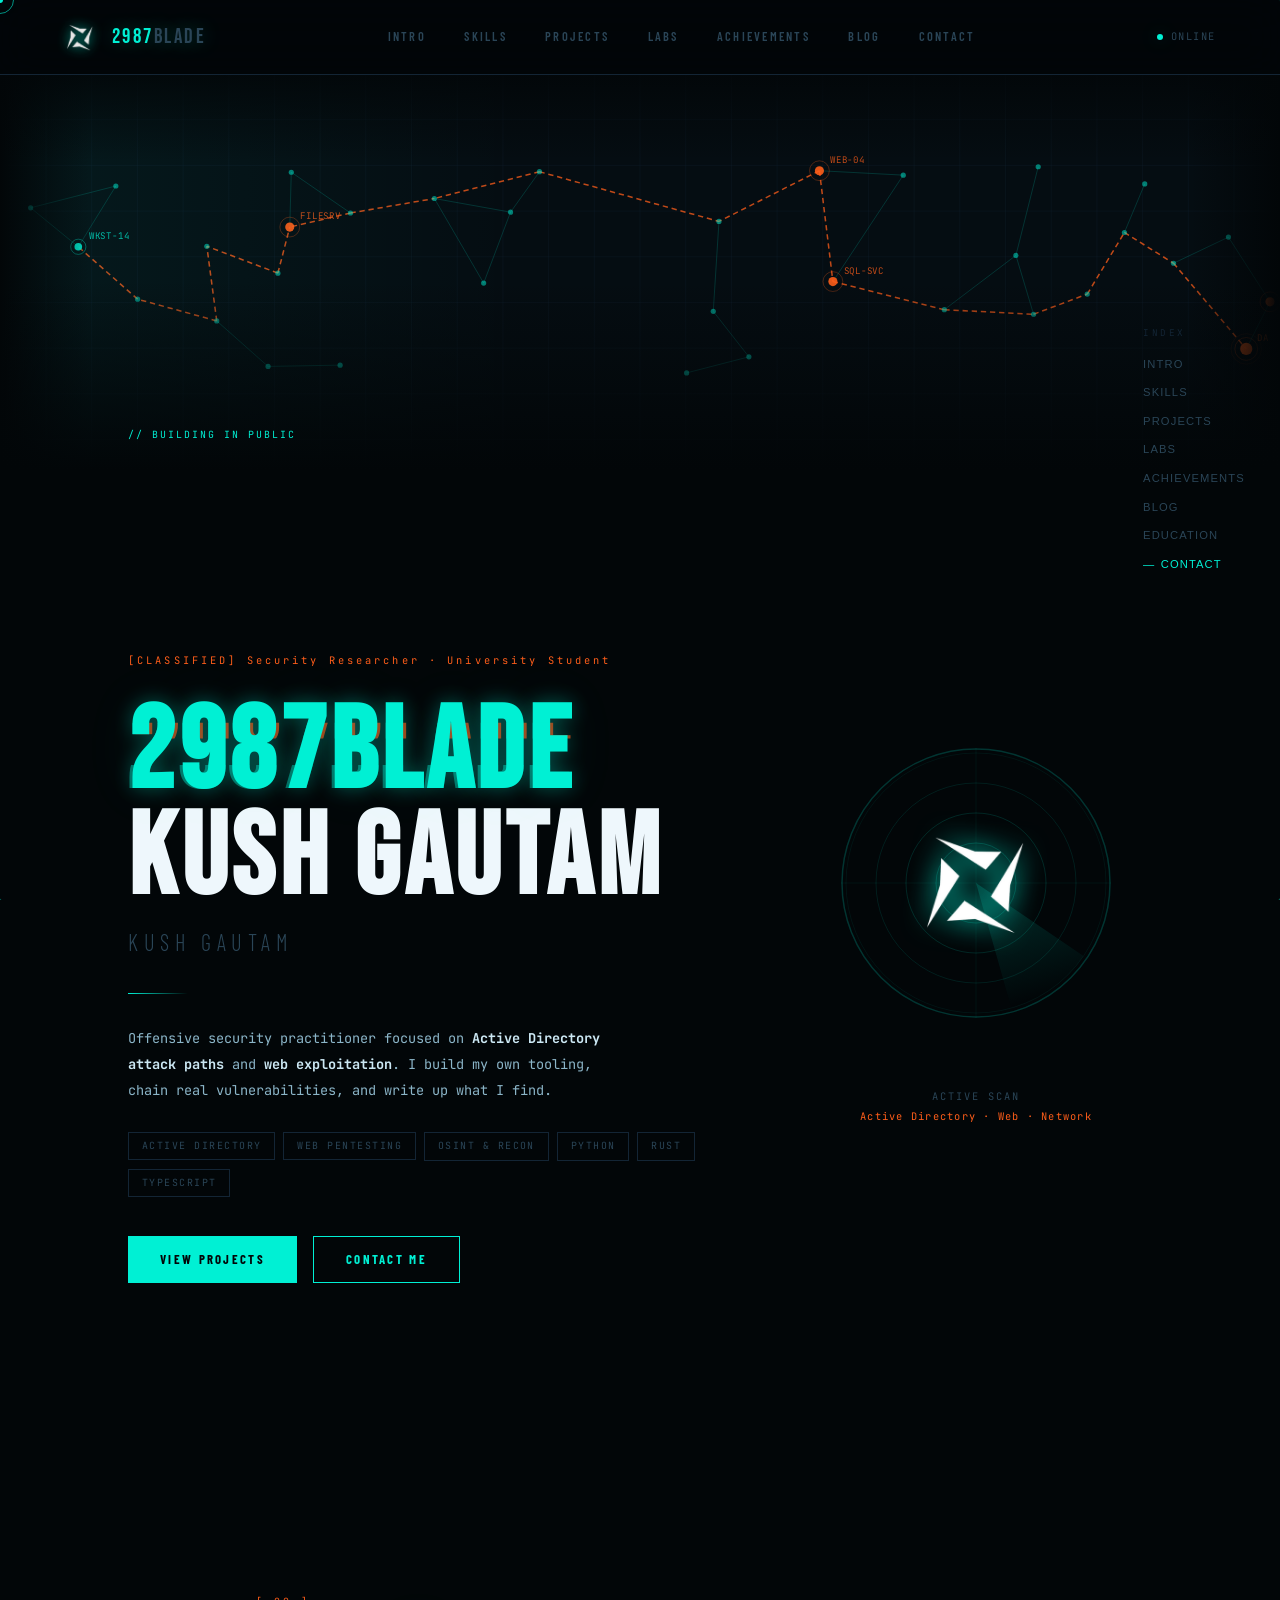
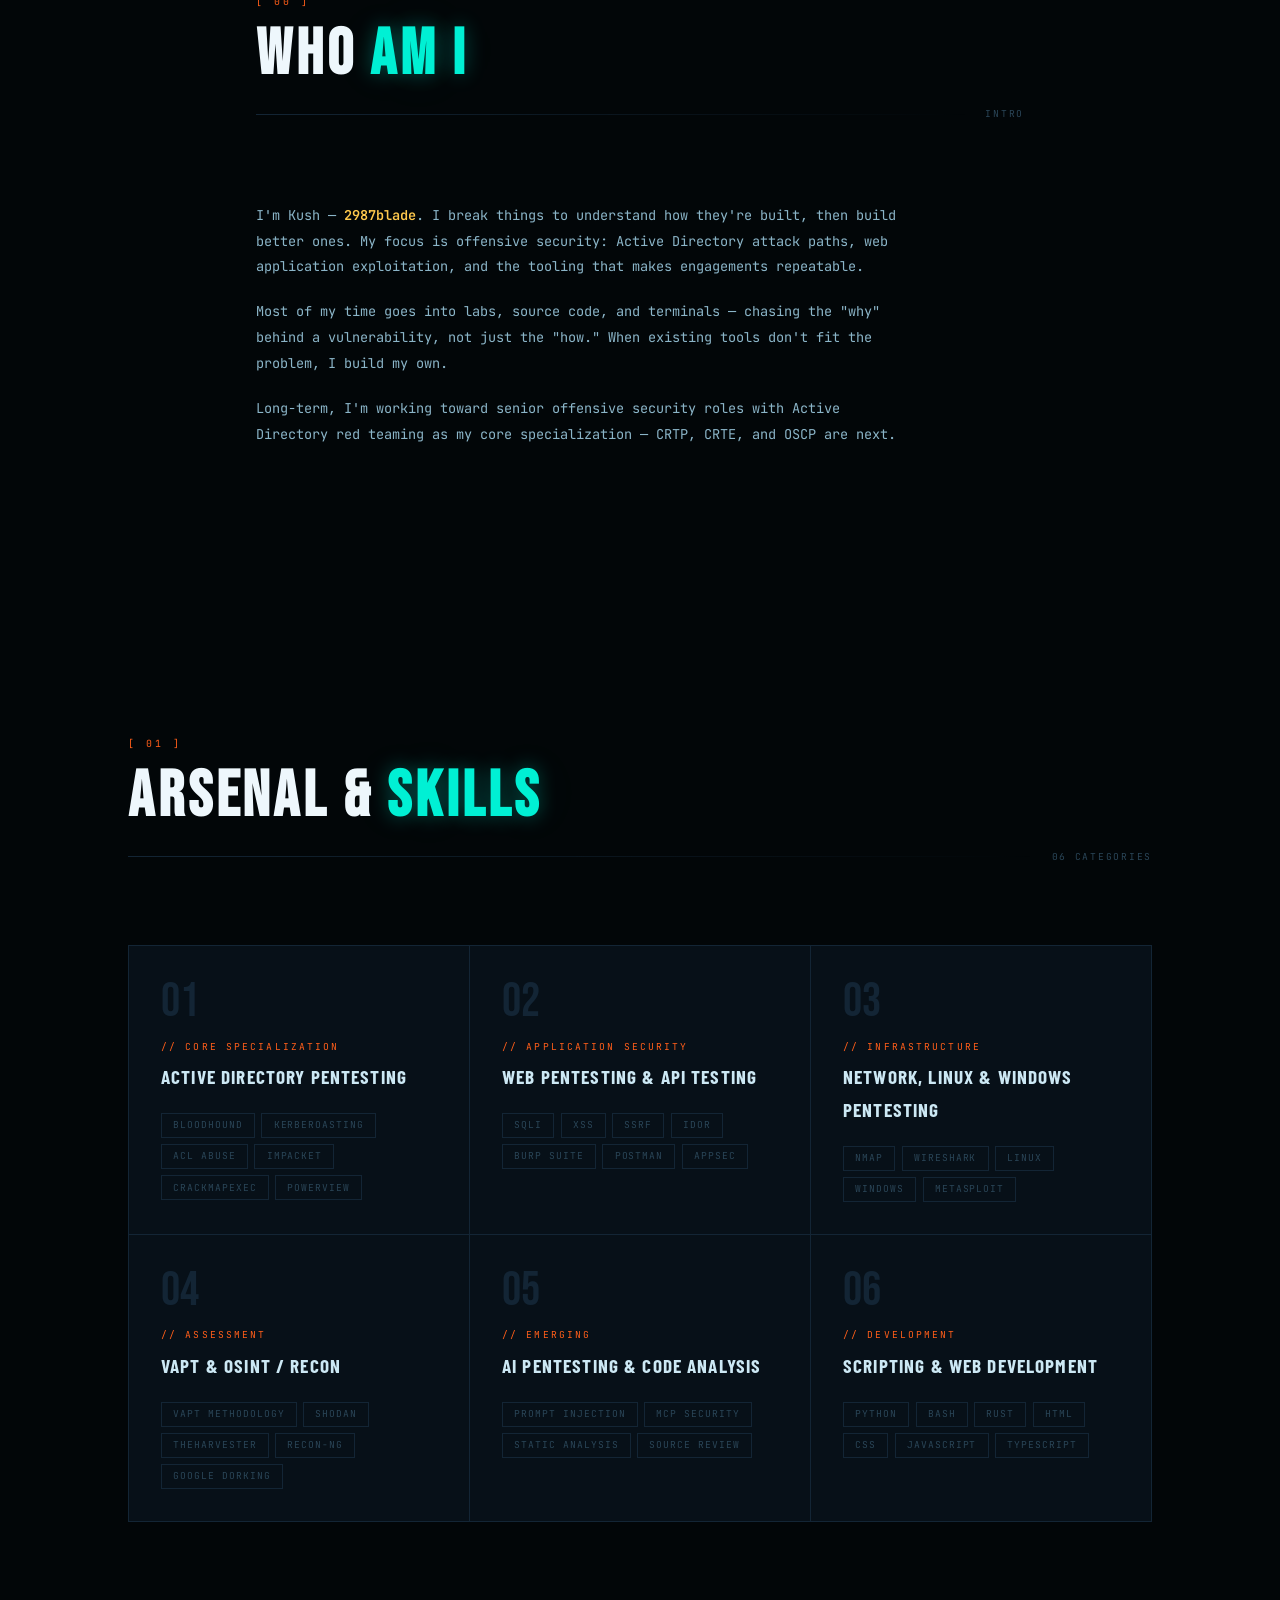
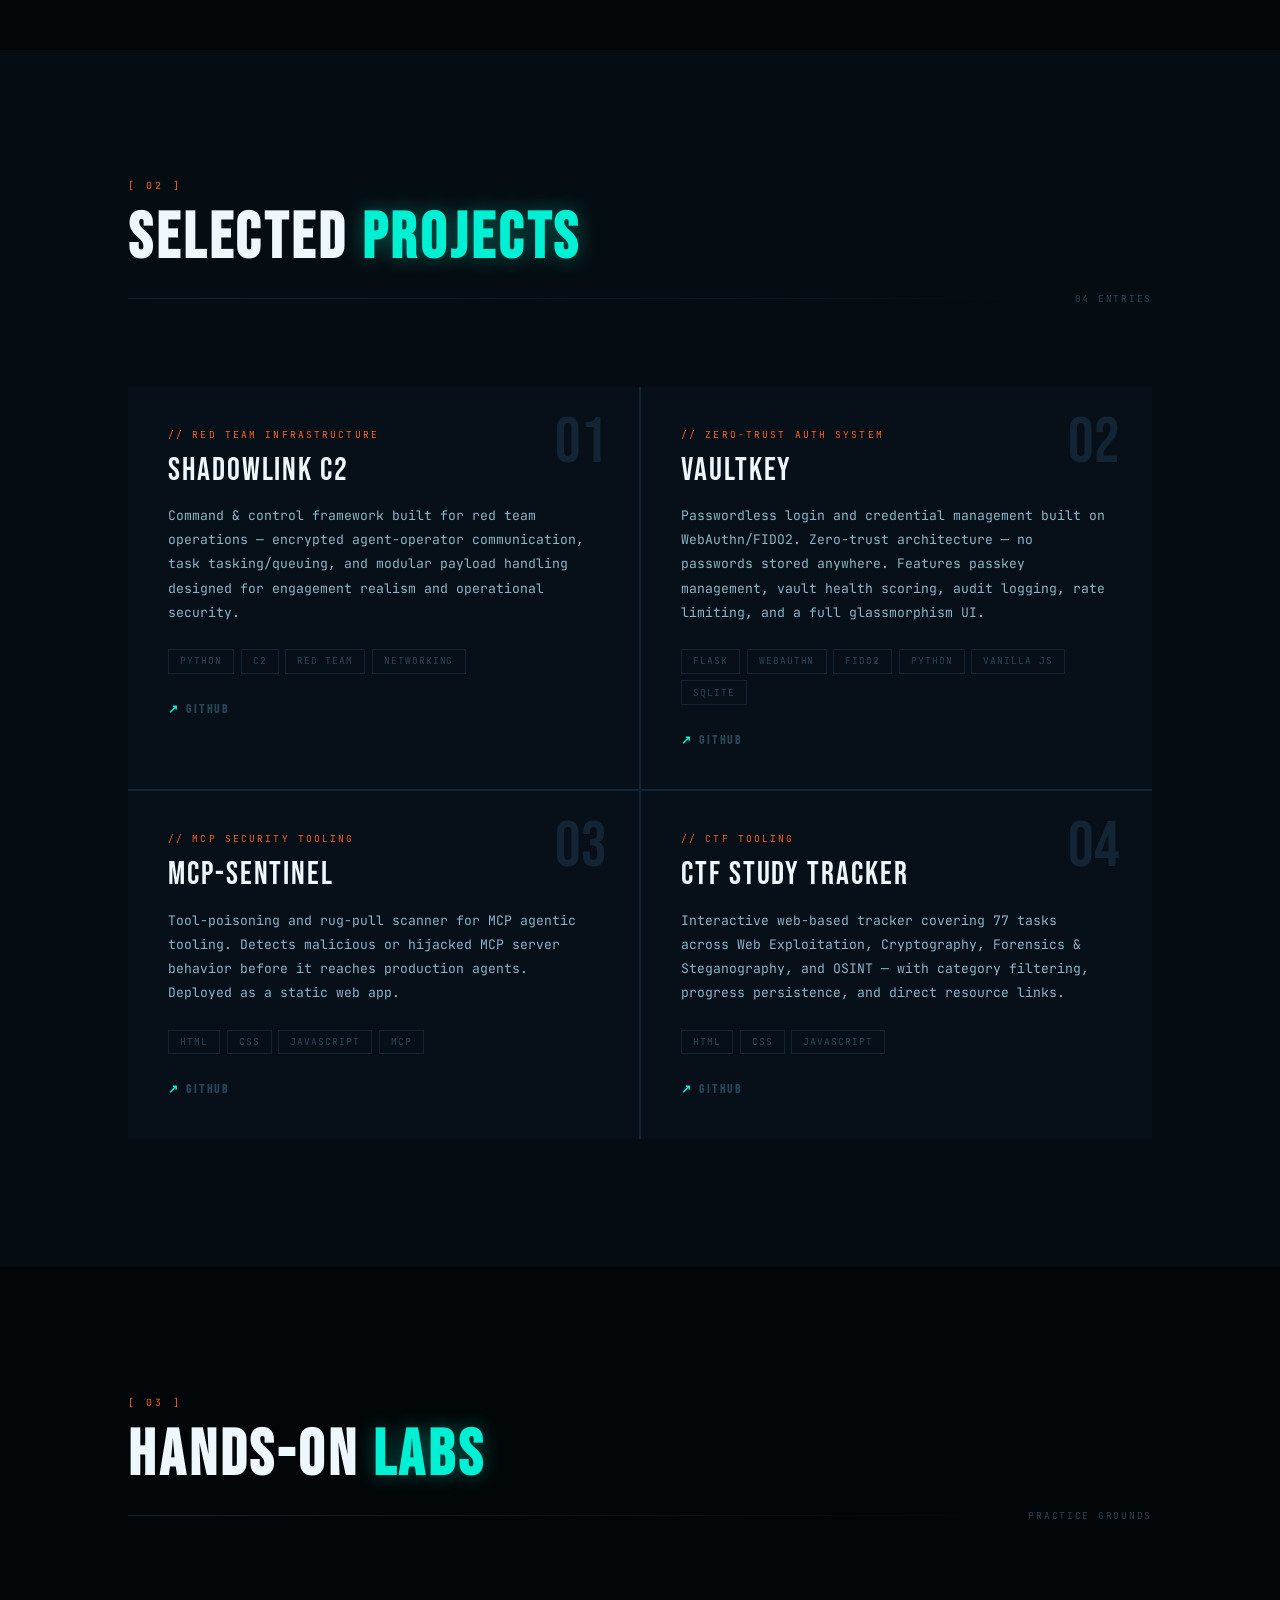
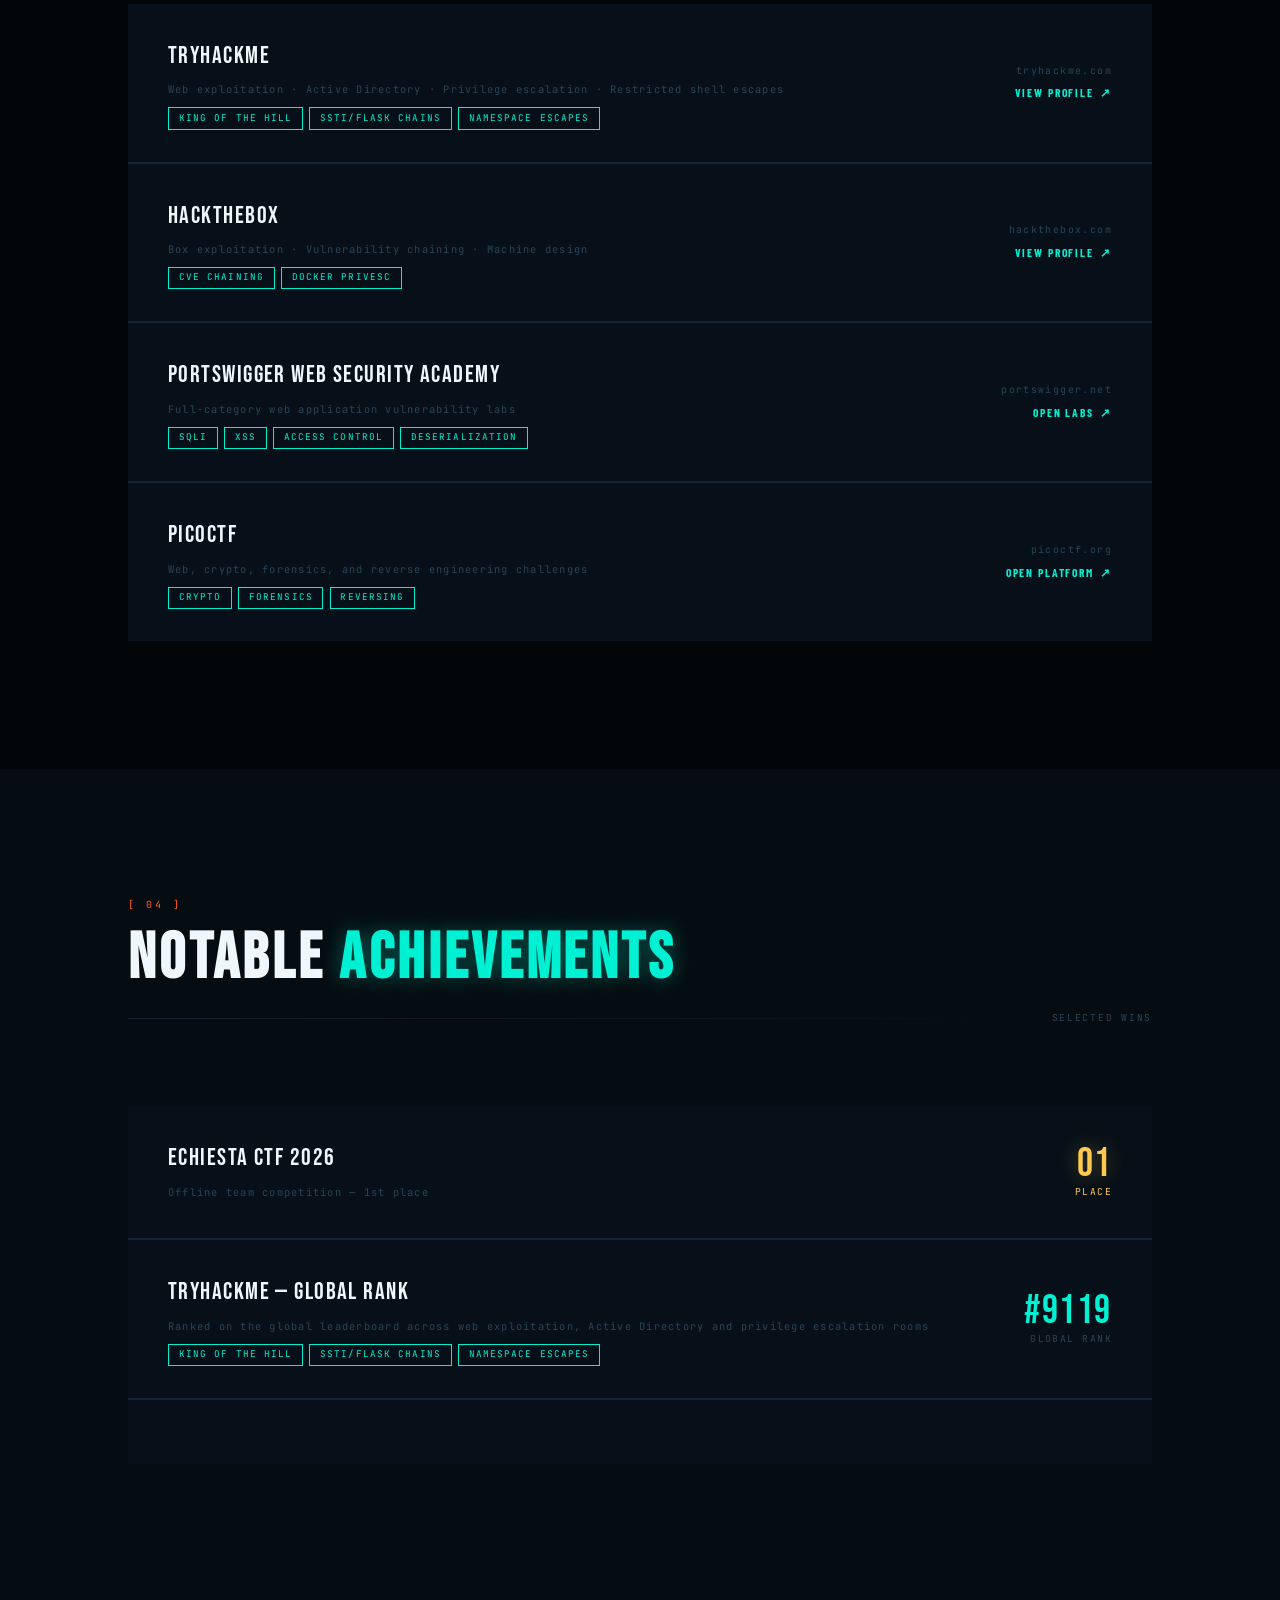
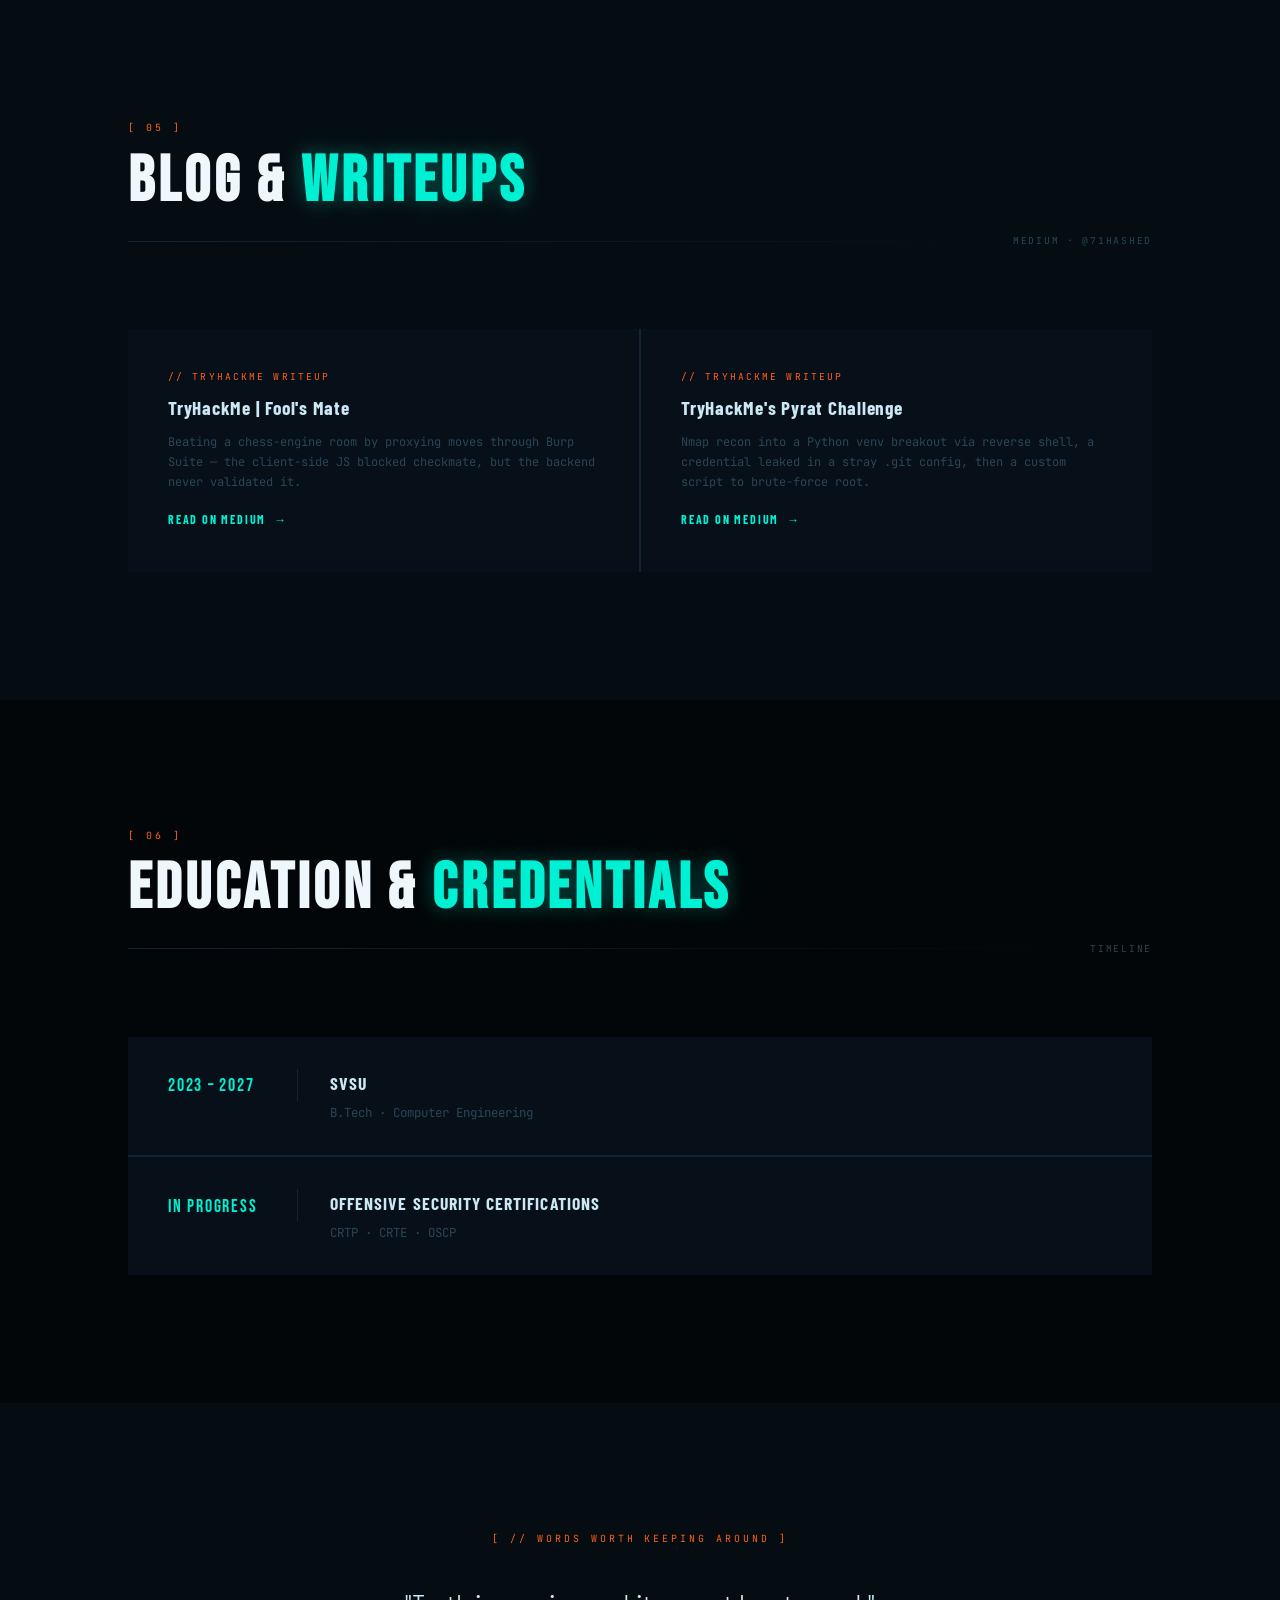
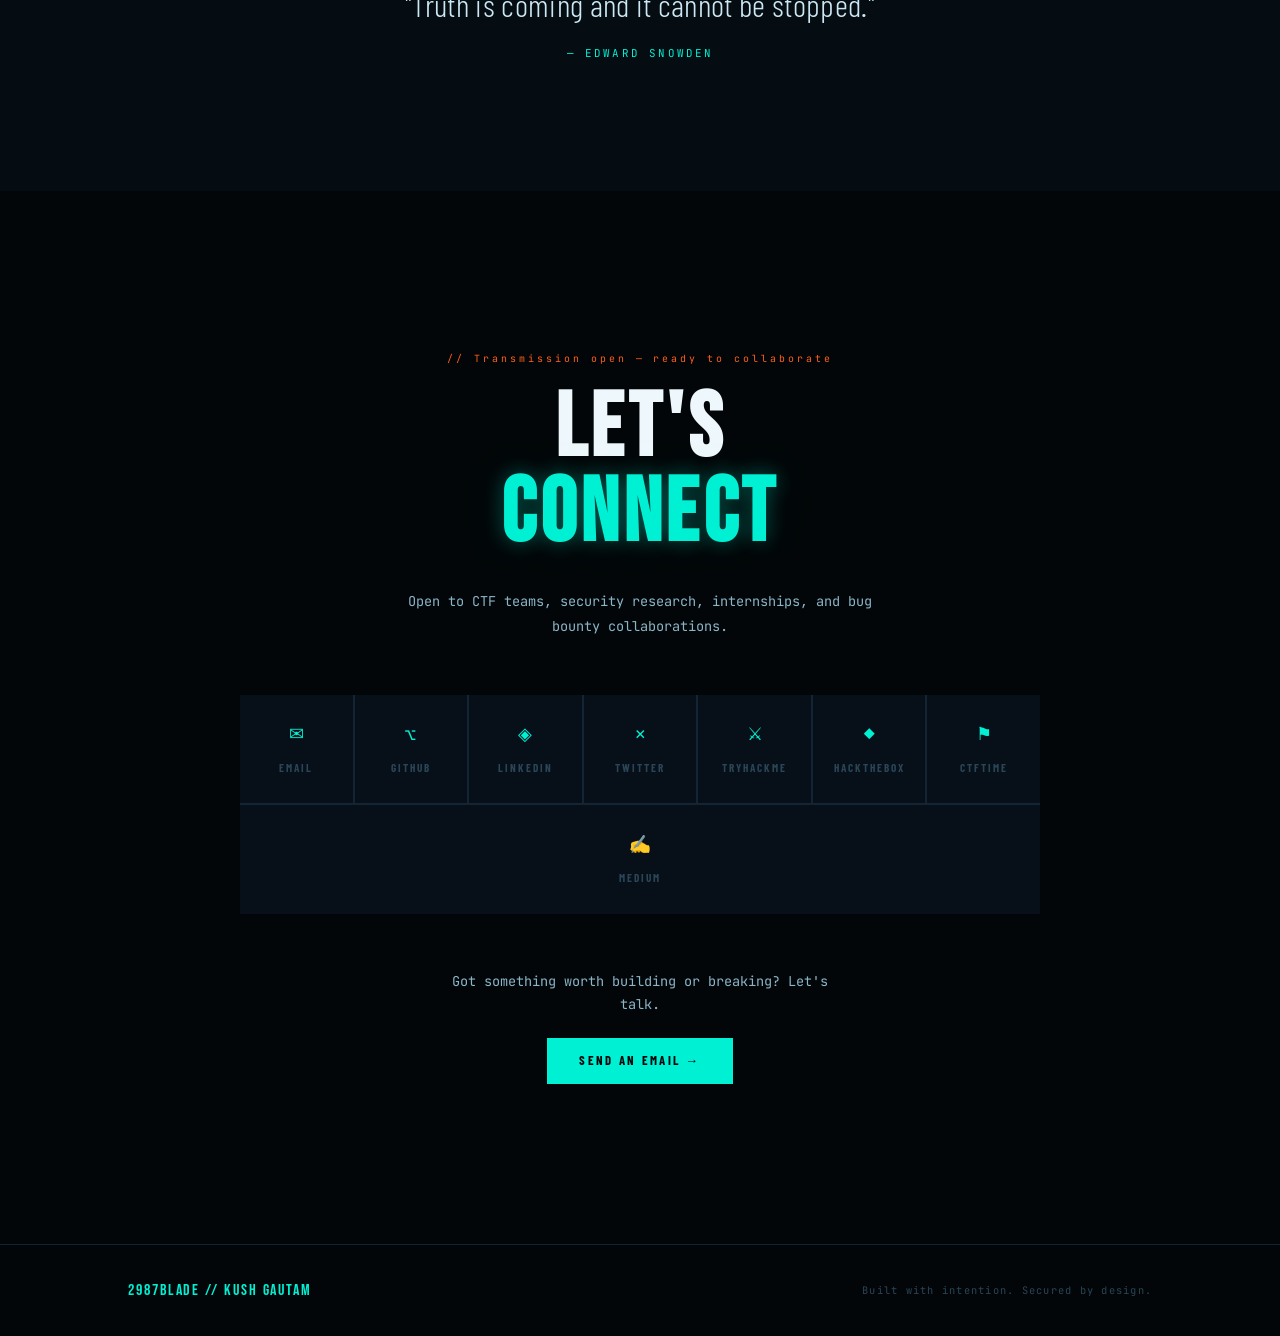
==== commit f4940d96: "Update index.html" ====
--- a/index.html
+++ b/index.html
@@ -370,8 +370,6 @@
       </a>
       <div class="ctf reveal">
         <div>
-          <div class="ctf-name">University VDP Research</div>
-          <div class="ctf-meta">Confirmed a WAF bypass via direct origin IP access and an exposed PostgreSQL instance, plus several other web vulnerabilities</div>
         </div>
       </div>
     </div>
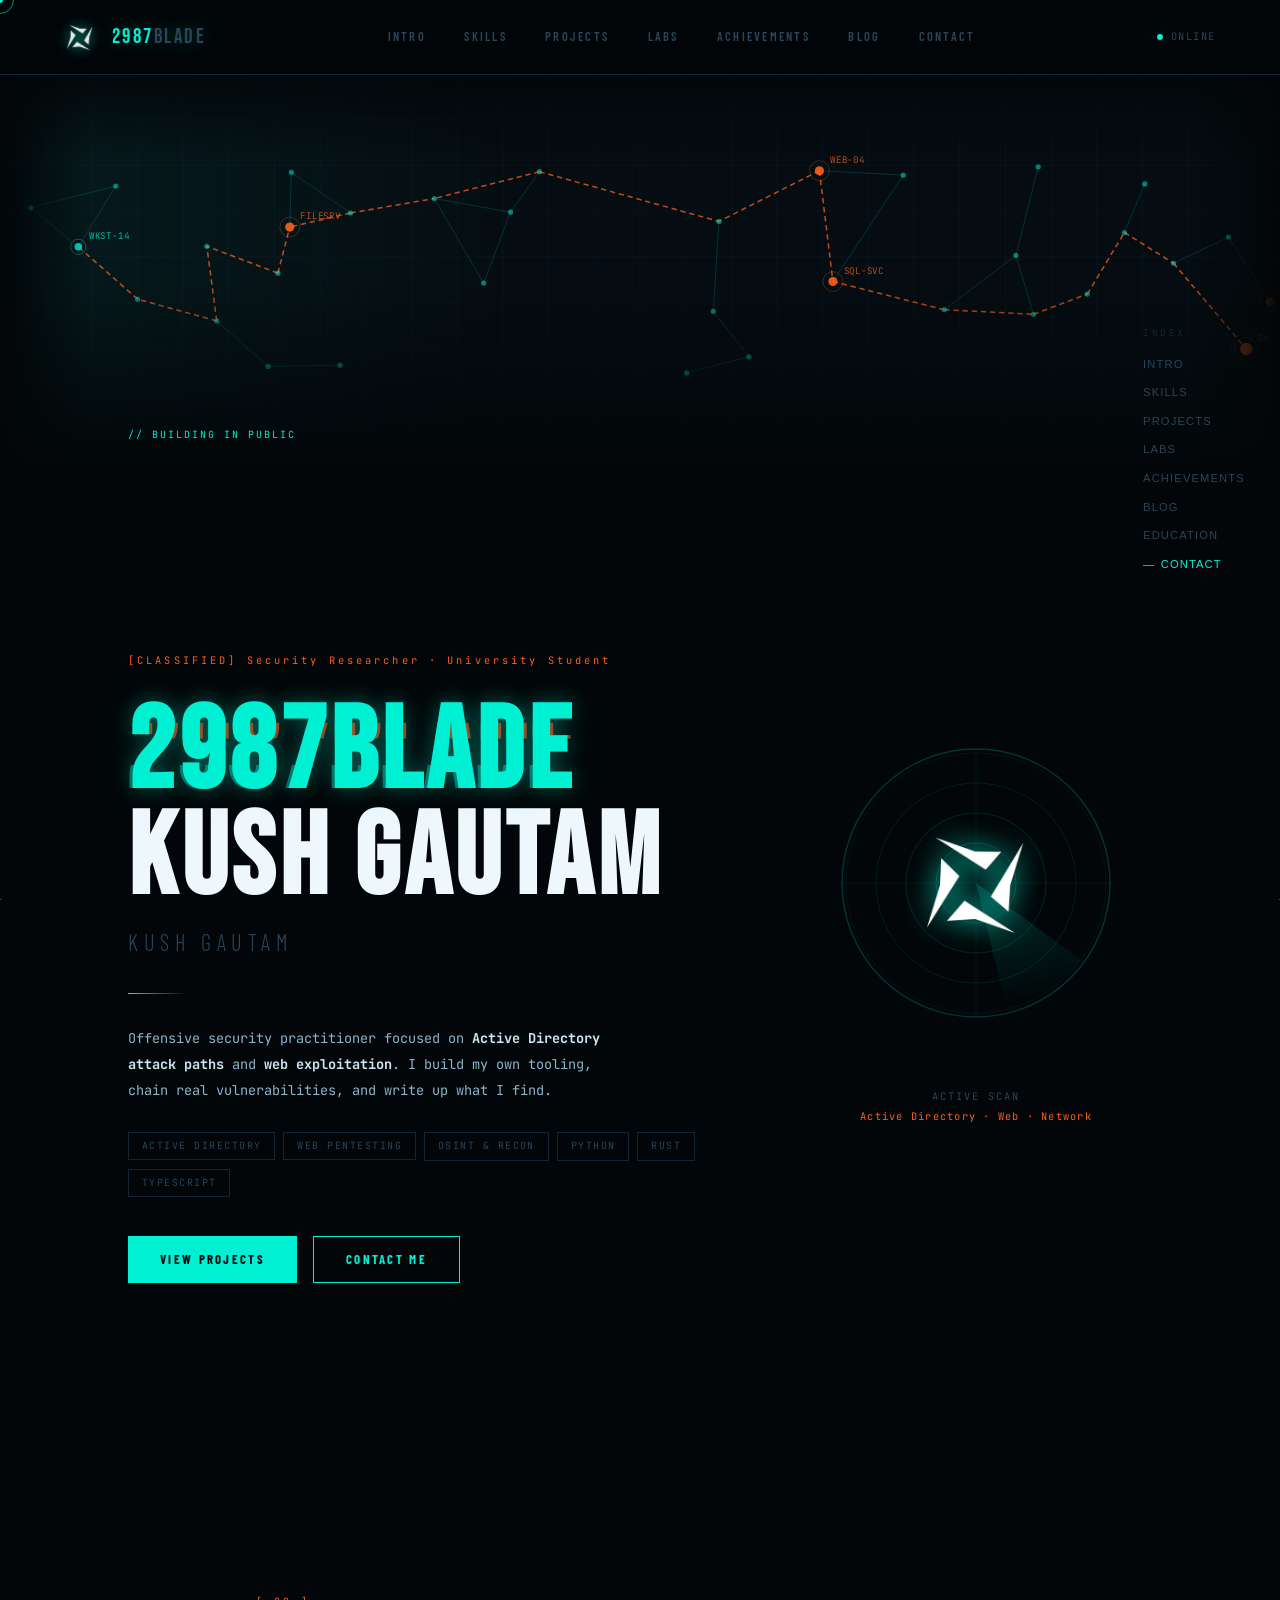
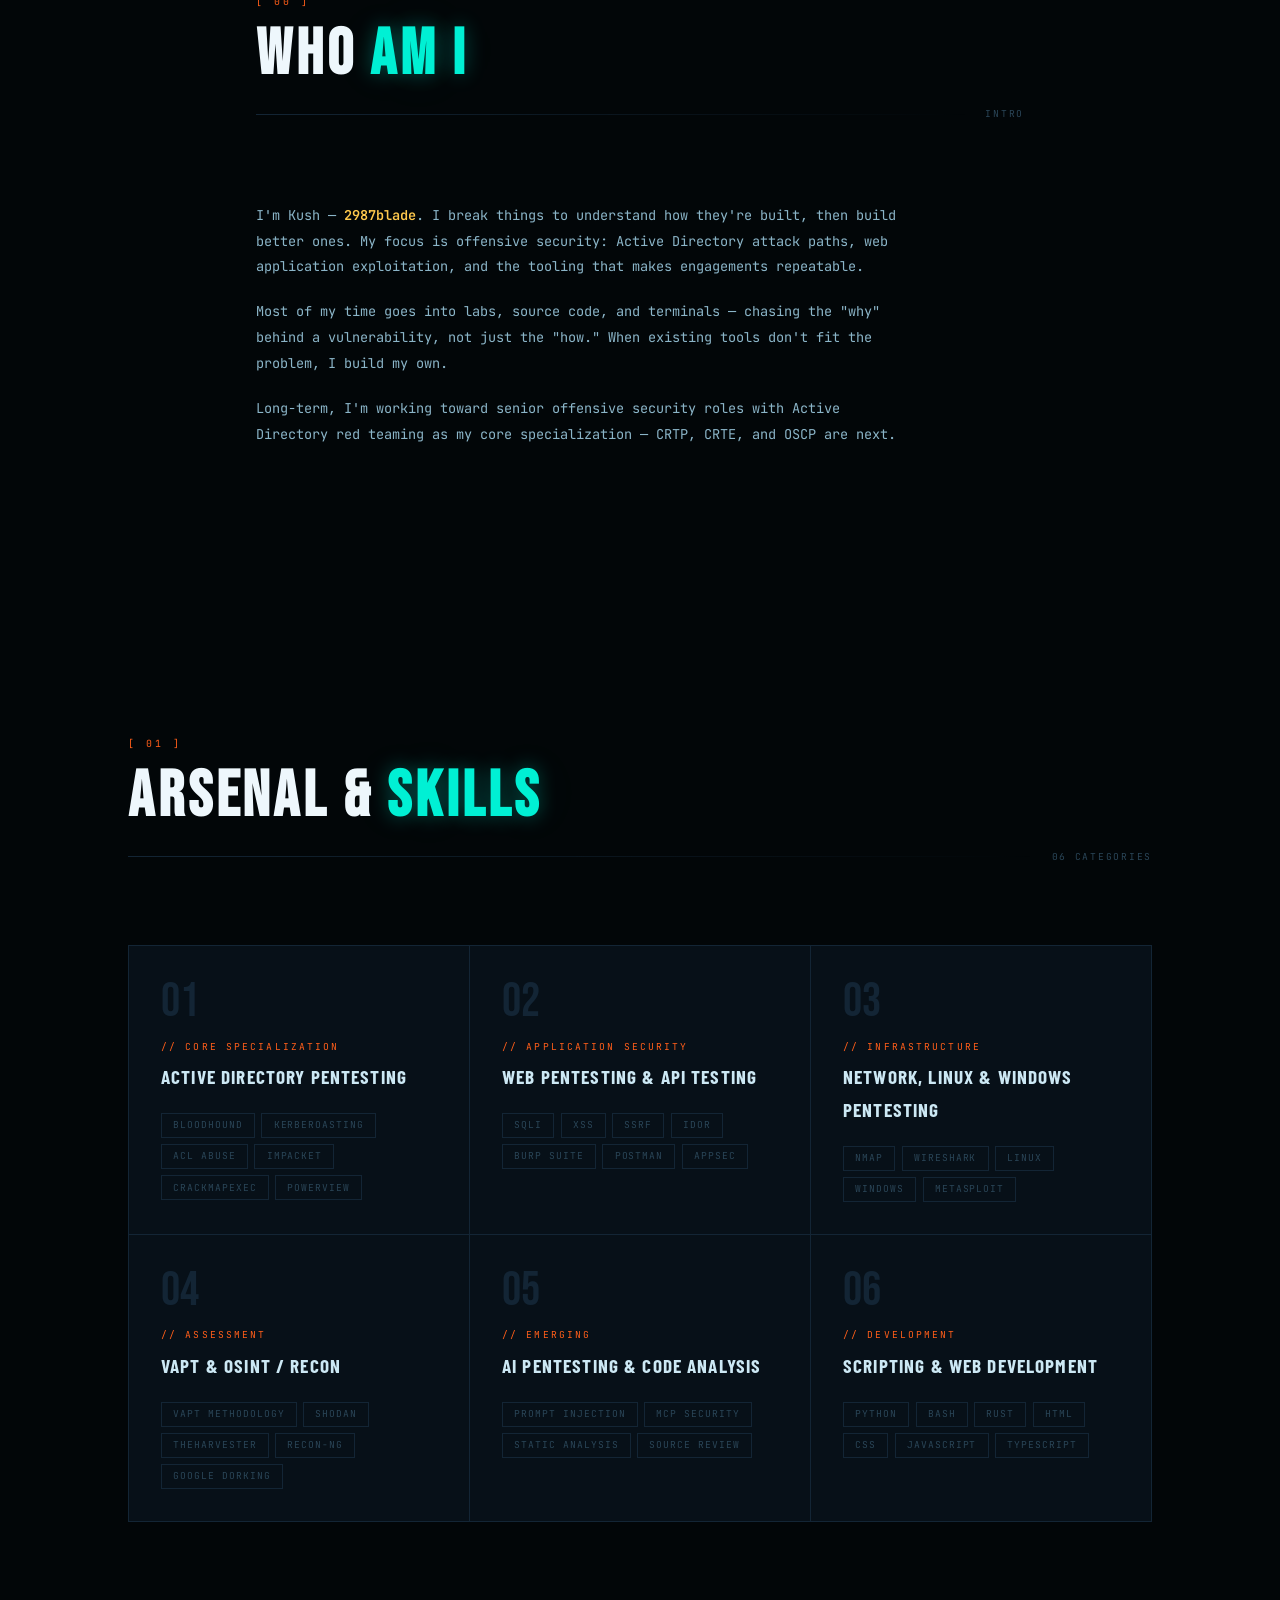
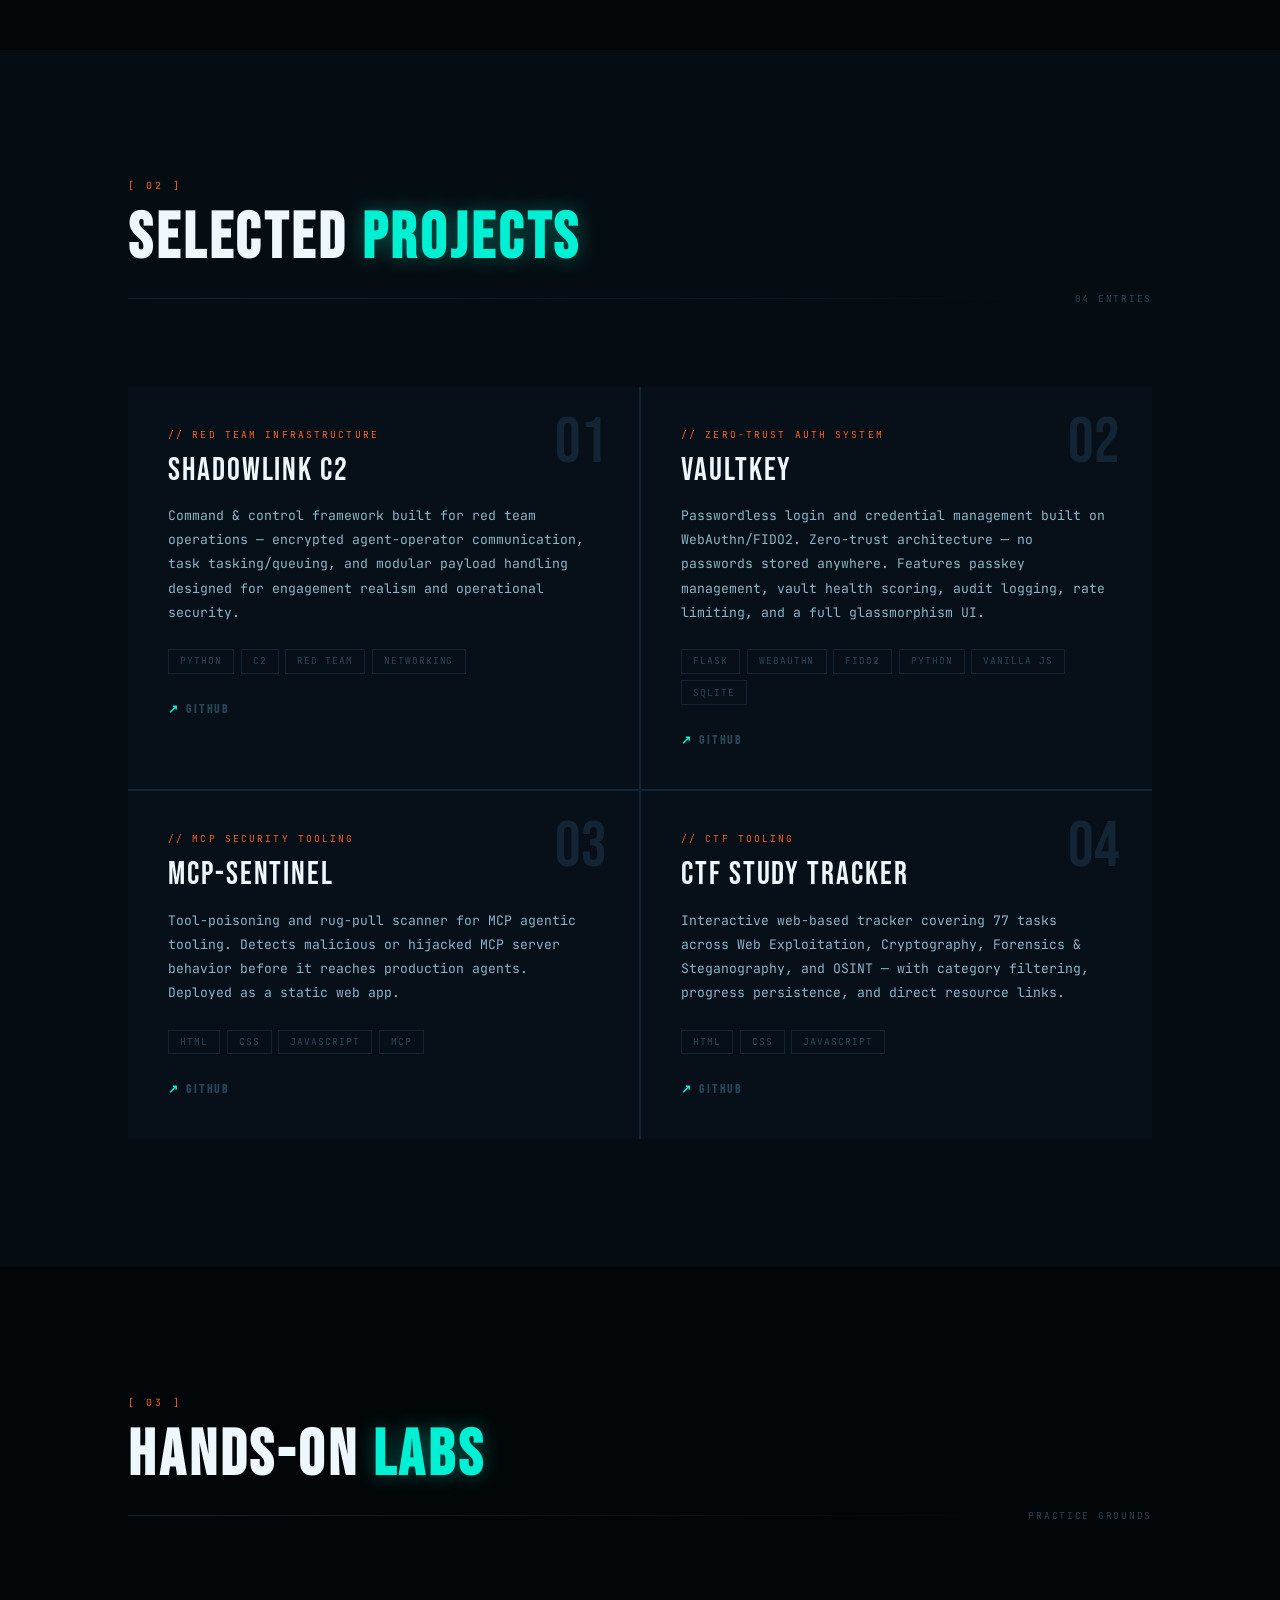
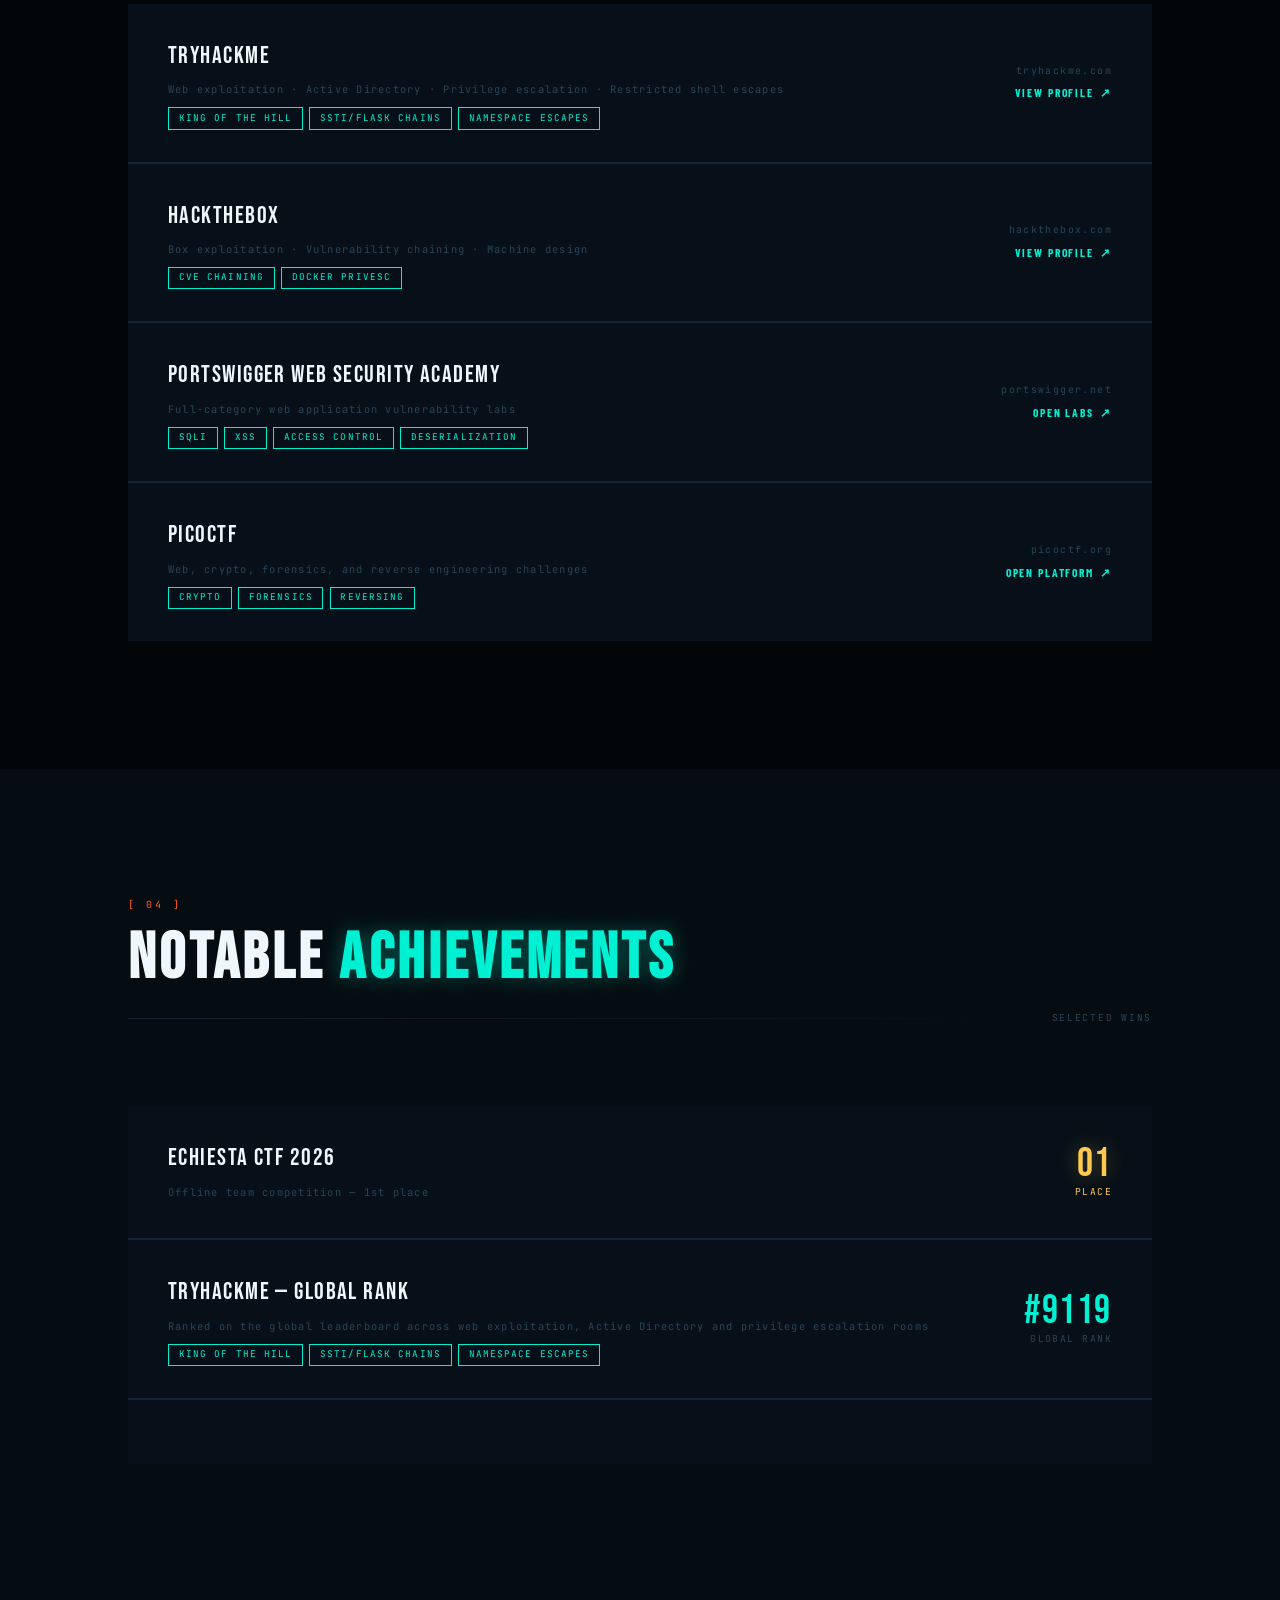
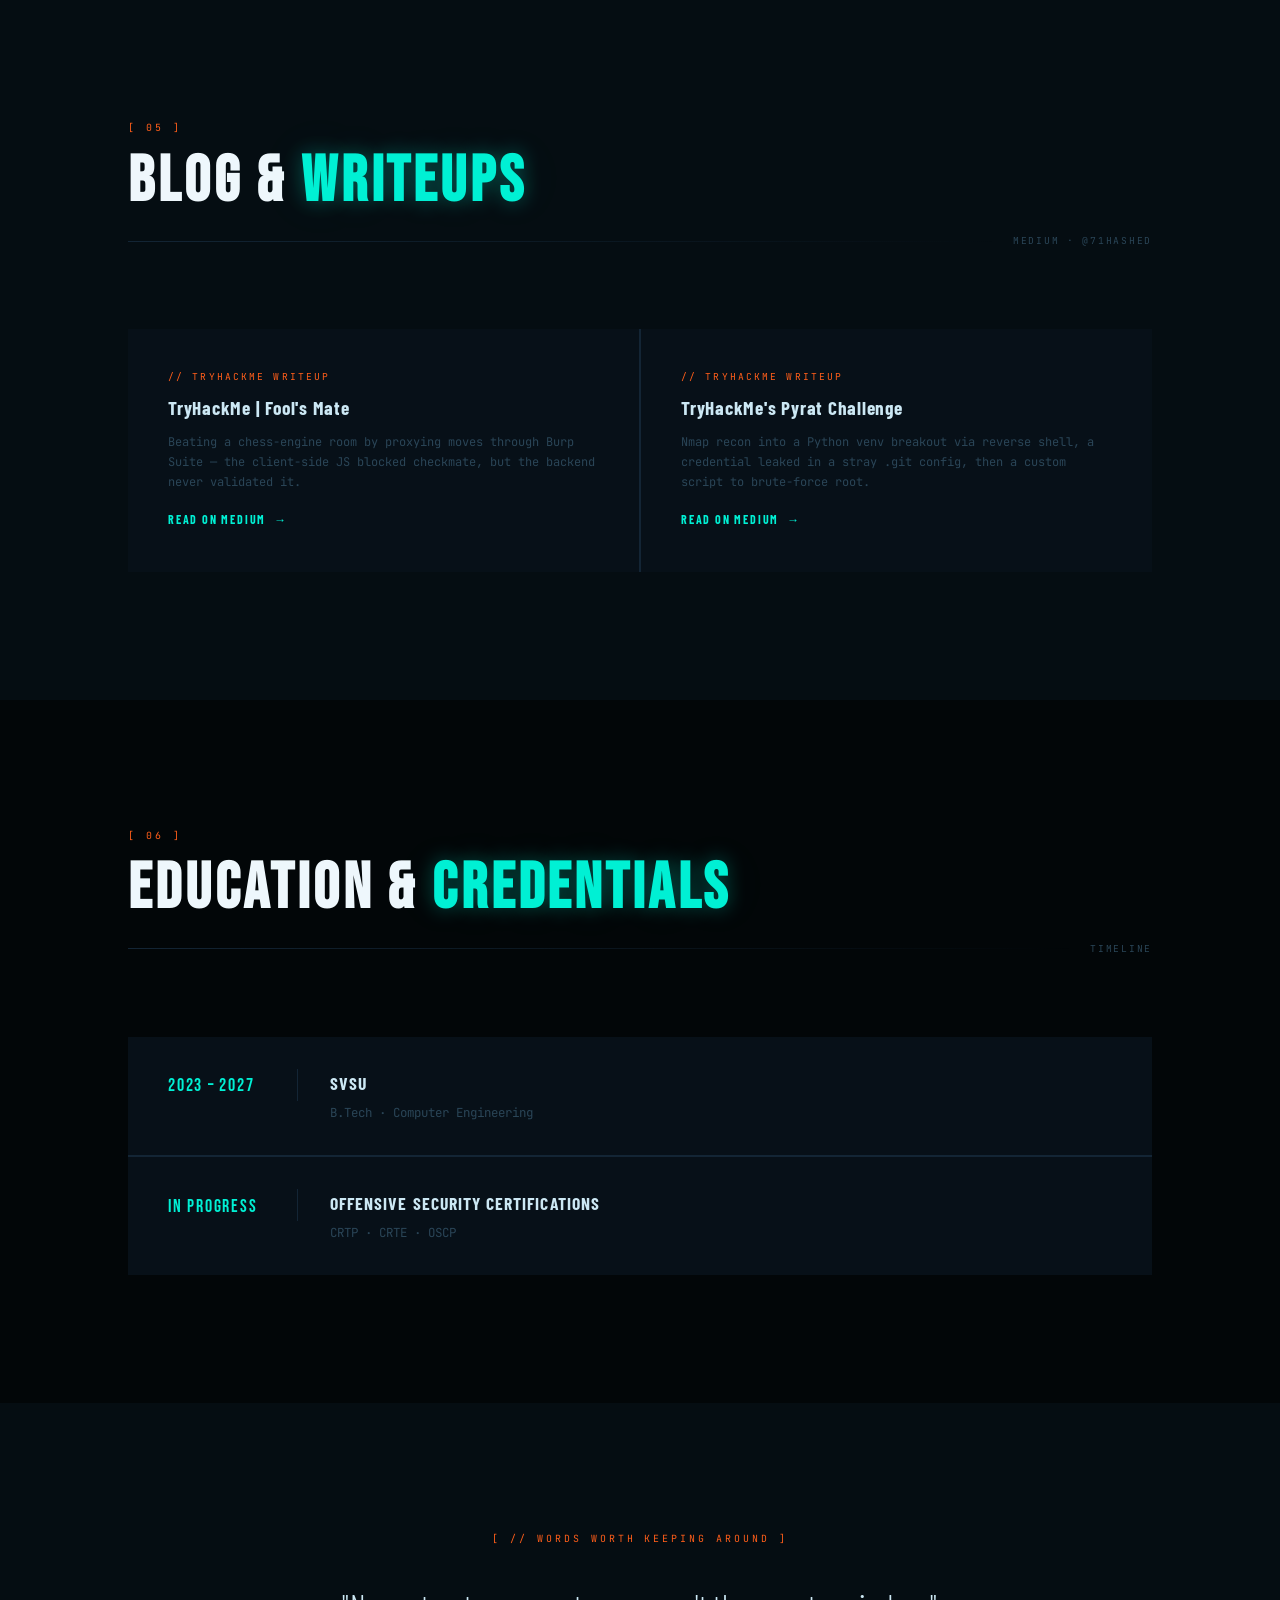
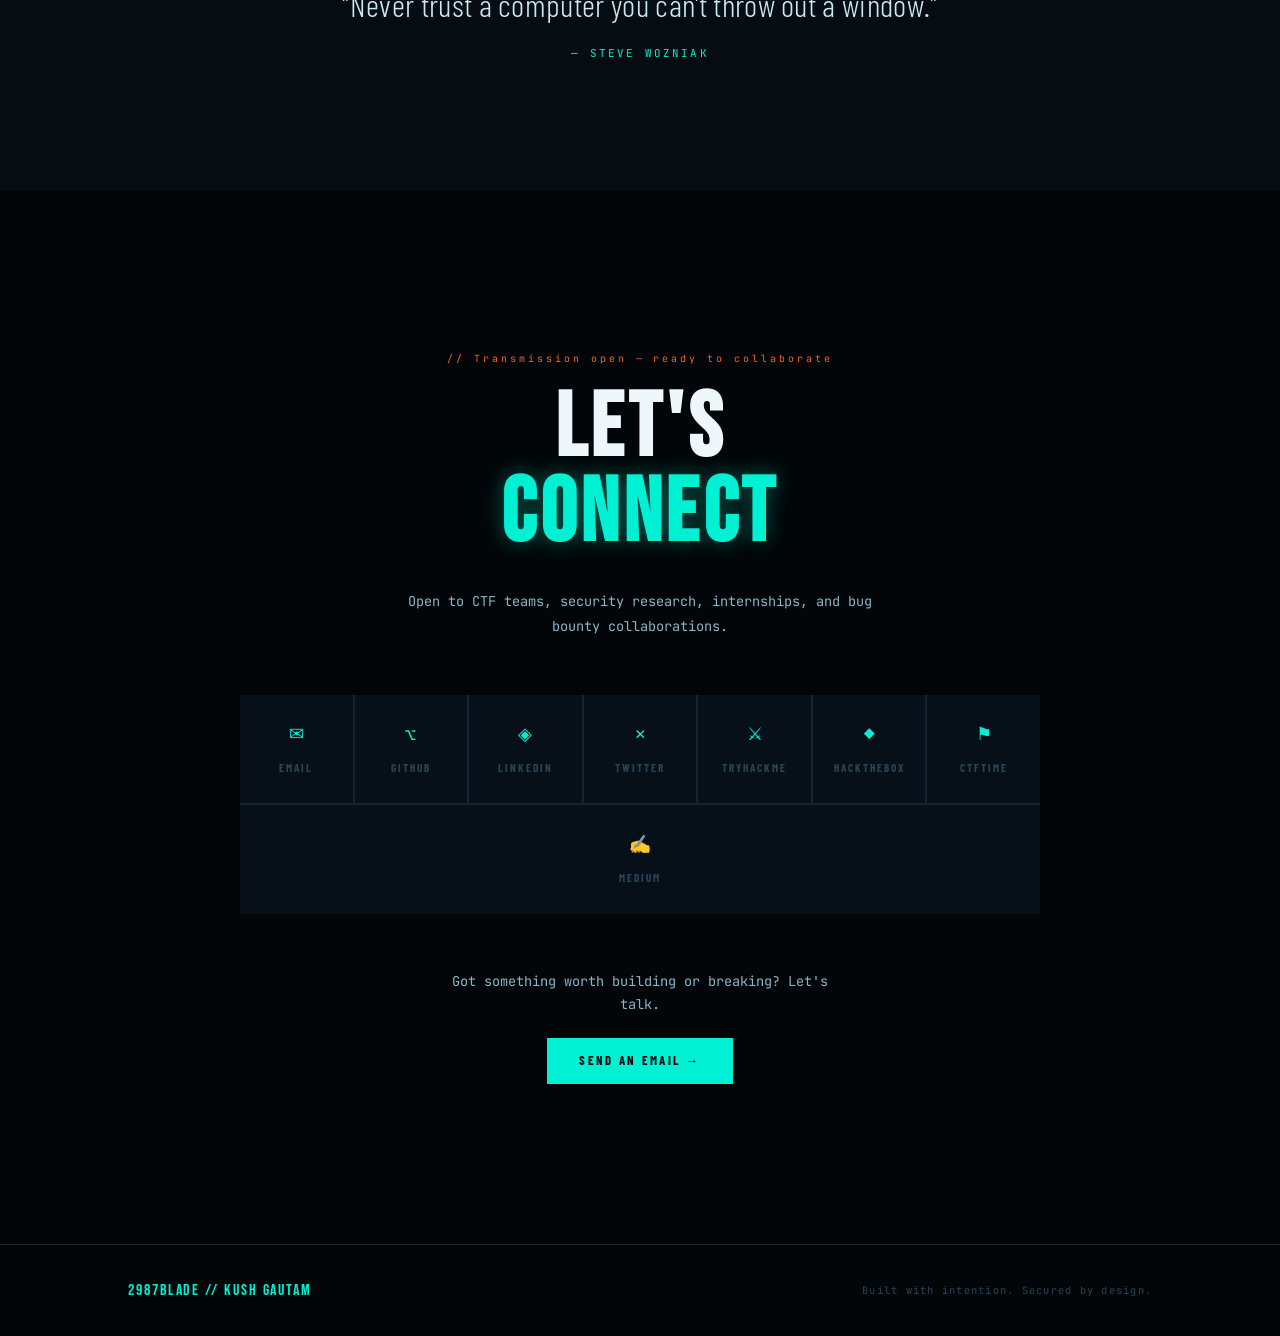
==== commit d4d67430: "Update index.html" ====
--- a/index.html
+++ b/index.html
@@ -369,11 +369,7 @@
         <div class="ctf-rank"><div class="rank-num">#9119</div><div class="rank-label">Global Rank</div></div>
       </a>
       <div class="ctf reveal">
-        <div>
-        </div>
-      </div>
-    </div>
-  </div>
+      </div>
 </section>
 
 <section id="blog">
